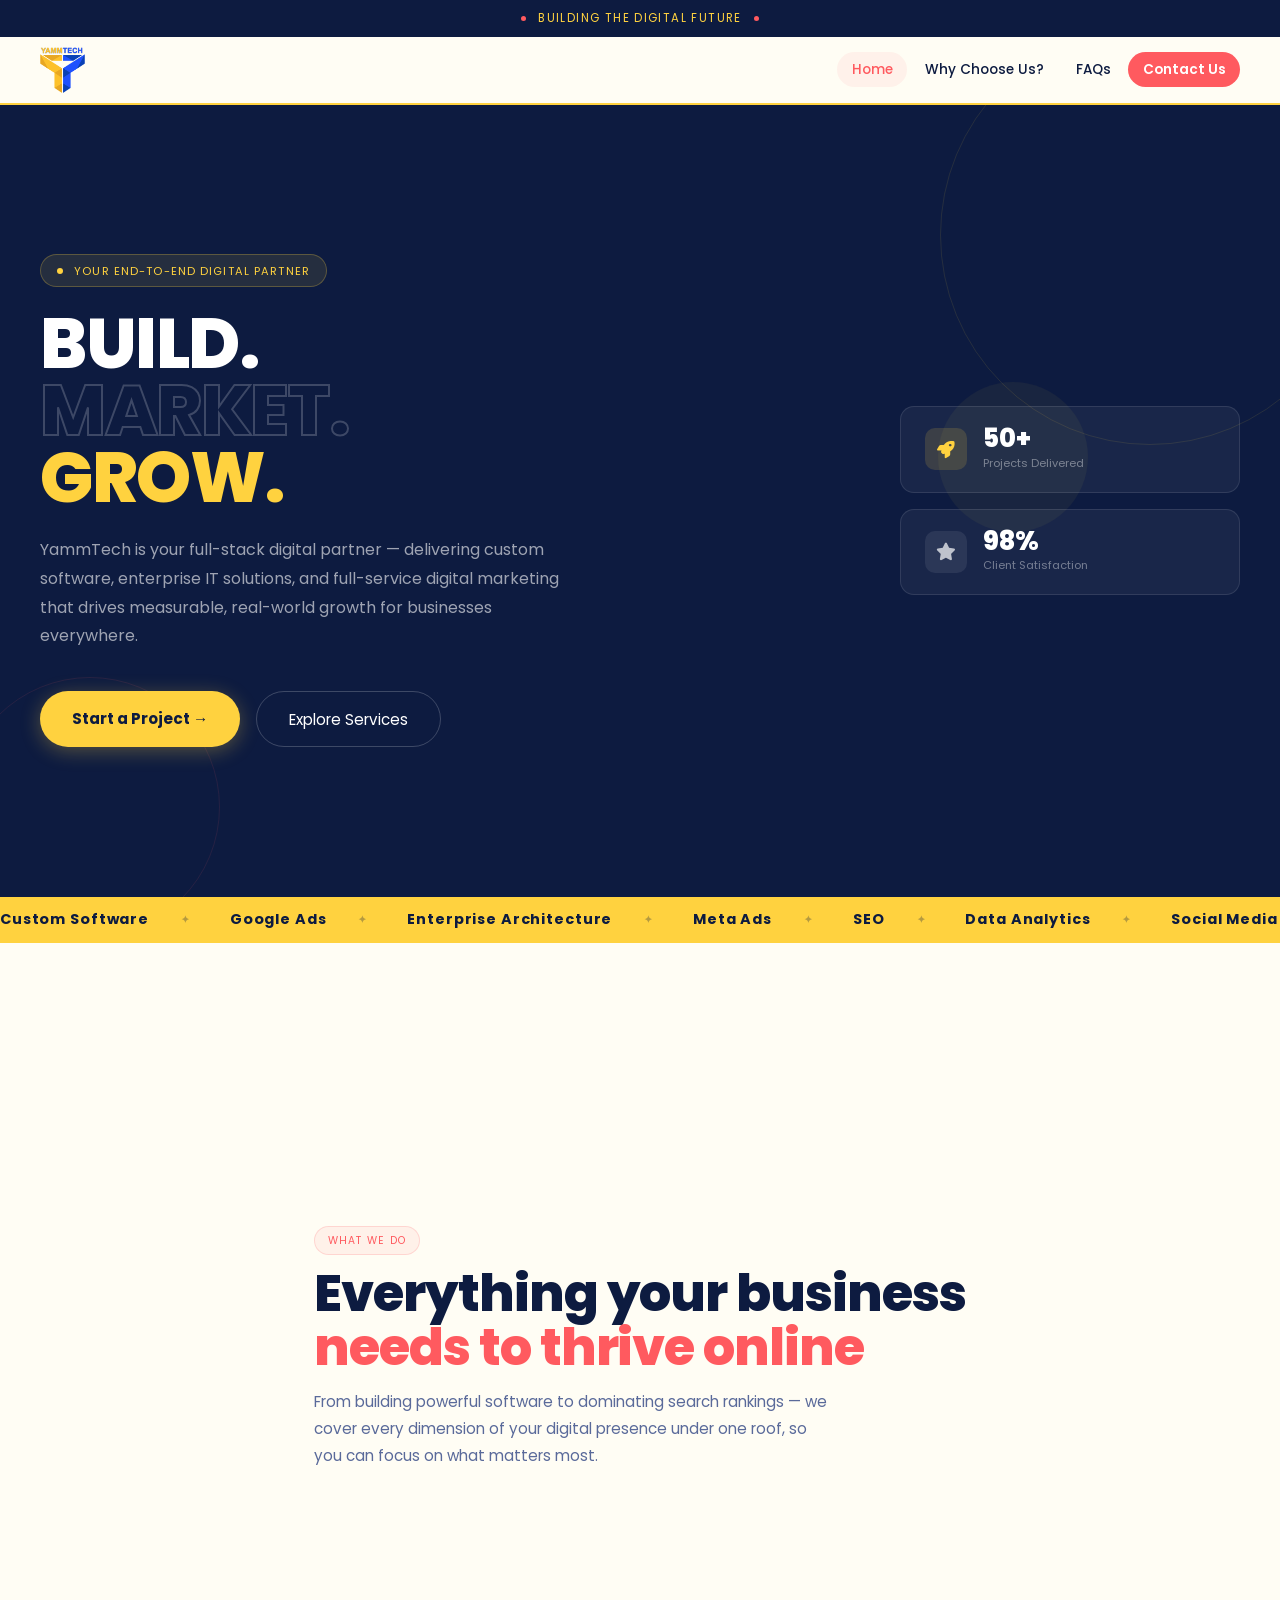
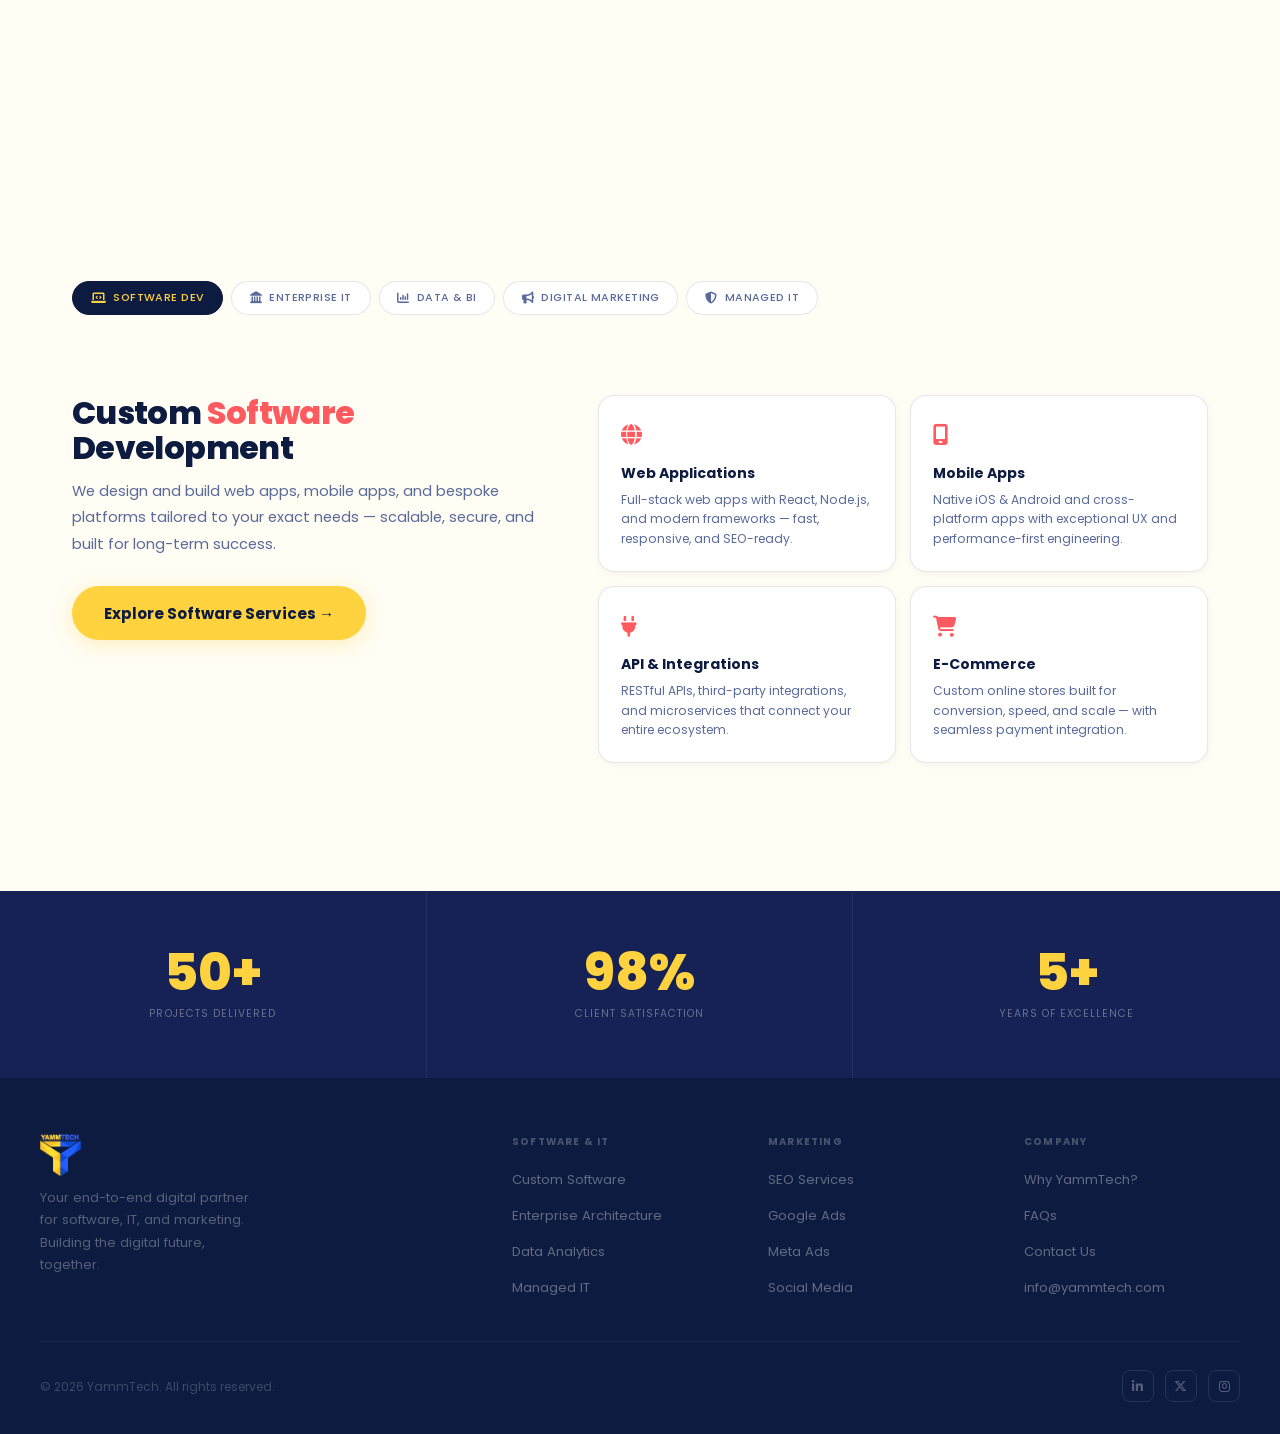
==== index.html @ b91b04e2 "version one" ====
<!DOCTYPE html>
<html lang="en">
<head>
<meta charset="UTF-8"/>
<meta name="viewport" content="width=device-width,initial-scale=1"/>
<title>YammTech | Custom Software Development & Digital Marketing Agency</title>
<meta name="description" content="YammTech is a premier software development and digital marketing agency. We build custom web apps, mobile apps, and run SEO, Google Ads & Meta Ads campaigns that drive real growth."/>
<meta name="keywords" content="software development agency, digital marketing agency, custom web app development, SEO agency, Google Ads management, Meta Ads agency, enterprise IT solutions, mobile app development"/>
<meta name="robots" content="index, follow"/>
<meta name="author" content="YammTech"/>
<link rel="canonical" href="https://www.yammtech.com/"/>
<meta property="og:type" content="website"/>
<meta property="og:url" content="https://www.yammtech.com/"/>
<meta property="og:title" content="YammTech | Custom Software & Digital Marketing Agency"/>
<meta property="og:description" content="Build, market, and grow with YammTech — your full-stack technology and marketing partner trusted by government agencies and businesses alike."/>
<meta property="og:image" content="https://www.yammtech.com/og-image.jpg"/>
<meta name="twitter:card" content="summary_large_image"/>
<meta name="twitter:title" content="YammTech | Software & Digital Marketing Agency"/>
<meta name="twitter:description" content="Custom software, enterprise IT, and full-service digital marketing. A trusted tech agency delivering real results."/>
<script type="application/ld+json">{
  "@context":"https://schema.org",
  "@type":"ProfessionalService",
  "name":"YammTech",
  "url":"https://www.yammtech.com",
  "description":"Custom software development and digital marketing agency trusted by government agencies and businesses.",
  "serviceArea":{"@type":"Country","name":"United States"},
  "hasOfferCatalog":{
    "@type":"OfferCatalog",
    "name":"YammTech Services",
    "itemListElement":[
      {"@type":"Offer","itemOffered":{"@type":"Service","name":"Custom Software Development"}},
      {"@type":"Offer","itemOffered":{"@type":"Service","name":"Digital Marketing & SEO"}},
      {"@type":"Offer","itemOffered":{"@type":"Service","name":"Enterprise IT Architecture"}},
      {"@type":"Offer","itemOffered":{"@type":"Service","name":"Managed IT Services"}}
    ]
  }
}</script>
<link rel="preconnect" href="https://fonts.googleapis.com"/>
<link rel="preconnect" href="https://fonts.gstatic.com" crossorigin/>
<link href="https://fonts.googleapis.com/css2?family=Poppins:wght@300;400;500;600;700;800&display=swap" rel="stylesheet"/>
<link rel="stylesheet" href="https://cdnjs.cloudflare.com/ajax/libs/font-awesome/6.5.2/css/all.min.css"/>
<link rel="icon" type="image/png" href="logo.png"/>
<style>
*,*::before,*::after{box-sizing:border-box;margin:0;padding:0}
:root{
  --yellow:#FFD23F;
  --navy:#0d1b40;
  --navy2:#162255;
  --coral:#FF5A5F;
  --white:#fffdf4;
  --cream:#f5f2e4;
  --muted:#5a6a9a;
  --border:rgba(13,27,64,0.1);
  --radius:16px;
  --font-head:'Poppins',sans-serif;
  --font-body:'Poppins',sans-serif;
  --font-mono:'Poppins',sans-serif;
}
html{scroll-behavior:smooth}
body{background:var(--white);color:var(--navy);font-family:var(--font-body);line-height:1.65;overflow-x:hidden}

/* ── TOP BANNER ── */
.top-banner{background:var(--navy);color:var(--yellow);text-align:center;padding:0.55rem 1rem;font-family:var(--font-mono);font-size:0.72rem;letter-spacing:0.12em;text-transform:uppercase;display:flex;align-items:center;justify-content:center;gap:0.8rem;position:relative;z-index:1001}
.banner-dot{width:5px;height:5px;border-radius:50%;background:var(--coral);display:inline-block;animation:blink 1.4s infinite}

/* ── NAV ── */
nav{position:sticky;top:0;width:100%;z-index:1000;background:rgba(255,253,244,0.95);backdrop-filter:blur(20px);border-bottom:2px solid var(--yellow)}
.nav-inner{display:flex;justify-content:space-between;align-items:center;padding:0 2.5rem;height:66px;max-width:1280px;margin:0 auto}
.logo{text-decoration:none;display:flex;align-items:center;flex-shrink:0}
.logo-img{height:46px;width:auto;display:block;object-fit:contain}
.logo-img-footer{height:42px;filter:brightness(1.15)}
.nav-links{display:flex;align-items:center;gap:0.2rem;list-style:none}
.nav-links a{color:var(--navy);text-decoration:none;font-size:0.85rem;font-weight:500;padding:0.5rem 0.9rem;border-radius:100px;transition:all 0.2s;white-space:nowrap}
.nav-links a:hover,.nav-links a.active{color:var(--coral);background:rgba(255,90,95,0.07)}
.nav-cta{background:var(--coral)!important;color:#fff!important;font-weight:600!important}
.nav-cta:hover{background:var(--navy)!important;color:var(--yellow)!important}
.hamburger{display:none;flex-direction:column;gap:5px;cursor:pointer;padding:6px;background:none;border:none;z-index:1100}
.hamburger span{width:24px;height:2px;background:var(--navy);border-radius:2px;transition:all 0.3s;display:block}
.hamburger.open span:nth-child(1){transform:translateY(7px) rotate(45deg)}
.hamburger.open span:nth-child(2){opacity:0}
.hamburger.open span:nth-child(3){transform:translateY(-7px) rotate(-45deg)}
.mobile-menu{display:none;position:fixed;inset:0;background:var(--navy);z-index:1050;flex-direction:column;align-items:center;justify-content:center;gap:2rem;opacity:0;transition:opacity 0.3s}
.mobile-menu.open{display:flex;opacity:1}
.mobile-menu a{font-family:var(--font-head);font-size:2rem;font-weight:800;color:#fff;text-decoration:none;letter-spacing:0.04em;transition:color 0.2s}
.mobile-menu a:hover{color:var(--yellow)}
.mobile-menu .m-cta{background:var(--yellow);color:var(--navy)!important;padding:0.9rem 2.5rem;border-radius:100px;font-size:1.2rem!important}
.mob-close{position:absolute;top:1.5rem;right:1.5rem;background:rgba(255,255,255,0.1);border:1.5px solid rgba(255,255,255,0.2);border-radius:50%;width:44px;height:44px;display:flex;align-items:center;justify-content:center;color:#fff;font-size:1.2rem;cursor:pointer;transition:background 0.2s;z-index:1060}
.mob-close:hover{background:rgba(255,255,255,0.2)}

/* ── PAGES ── */
.page{display:none}
.page.active{display:block}
.container{max-width:1200px;margin:0 auto;padding:0 2rem}

/* ── HERO ── */
.hero{background:var(--navy);min-height:88vh;display:flex;align-items:center;padding:6rem 2rem;position:relative;overflow:hidden}
.hero-container{max-width:1200px;margin:0 auto;width:100%;display:grid;grid-template-columns:1fr 340px;gap:4rem;align-items:center}
.deco{position:absolute;pointer-events:none;z-index:0;border-radius:50%}
.deco1{width:420px;height:420px;border:1.5px solid rgba(255,210,63,0.1);top:-80px;right:-80px}
.deco2{width:260px;height:260px;border:1.5px solid rgba(255,90,95,0.1);bottom:-40px;left:-40px}
.deco3{width:150px;height:150px;background:rgba(255,210,63,0.05);top:35%;right:15%}
.hero-content{position:relative;z-index:1}
.hero-eyebrow{display:inline-flex;align-items:center;gap:0.7rem;font-family:var(--font-mono);font-size:0.7rem;color:var(--yellow);letter-spacing:0.1em;text-transform:uppercase;margin-bottom:1.5rem;background:rgba(255,210,63,0.1);border:1px solid rgba(255,210,63,0.25);padding:0.4rem 1rem;border-radius:100px;width:fit-content}
.blink-dot{width:6px;height:6px;border-radius:50%;background:var(--yellow);animation:blink 1.2s infinite;flex-shrink:0}
@keyframes blink{0%,100%{opacity:1}50%{opacity:0}}
.hero h1{font-family:var(--font-head);font-weight:800;font-size:clamp(3rem,5.5vw,6rem);line-height:0.95;letter-spacing:-0.02em;color:#fff;margin-bottom:1.5rem}
.hero h1 .yellow{color:var(--yellow)}
.hero h1 .stroke{-webkit-text-stroke:2px rgba(255,255,255,0.2);color:transparent}
.hero-sub{font-size:1rem;color:rgba(255,255,255,0.6);line-height:1.8;margin-bottom:2.5rem;max-width:520px}
.hero-actions{display:flex;gap:1rem;flex-wrap:wrap}
.btn-yellow{background:var(--yellow);color:var(--navy);padding:0.9rem 2rem;border-radius:100px;font-weight:700;font-size:0.95rem;text-decoration:none;transition:transform 0.25s,box-shadow 0.25s;box-shadow:0 4px 20px rgba(255,210,63,0.3);display:inline-block;border:none;cursor:pointer;font-family:var(--font-body)}
.btn-yellow:hover{transform:translateY(-3px);box-shadow:0 12px 36px rgba(255,210,63,0.45)}
.btn-outline-w{background:transparent;color:#fff;padding:0.9rem 2rem;border-radius:100px;border:1.5px solid rgba(255,255,255,0.2);font-size:0.95rem;text-decoration:none;transition:all 0.2s;display:inline-block}
.btn-outline-w:hover{border-color:var(--yellow);color:var(--yellow)}
.hero-stats{display:flex;flex-direction:column;gap:1rem;position:relative;z-index:1}
.hstat{background:rgba(255,255,255,0.05);border:1px solid rgba(255,255,255,0.1);border-radius:14px;padding:1.2rem 1.5rem;display:flex;align-items:center;gap:1rem;transition:all 0.3s}
.hstat:hover{background:rgba(255,210,63,0.08);border-color:rgba(255,210,63,0.3)}
.hstat-icon{width:42px;height:42px;border-radius:10px;display:flex;align-items:center;justify-content:center;font-size:1.1rem;flex-shrink:0}
.hstat-icon.y{background:rgba(255,210,63,0.15)}
.hstat-icon.y i{color:var(--yellow)}
.hstat-icon.c{background:rgba(255,90,95,0.15)}
.hstat-icon.c i{color:var(--coral)}
.hstat-icon.w{background:rgba(255,255,255,0.08)}
.hstat-icon.w i{color:rgba(255,255,255,0.7)}
.hstat-num{font-family:var(--font-head);font-size:1.6rem;font-weight:800;color:#fff;line-height:1}
.hstat-label{font-size:0.7rem;color:rgba(255,255,255,0.4);margin-top:2px}

/* ── MARQUEE ── */
.marquee-wrap{background:var(--yellow);padding:0.7rem 0;overflow:hidden}
.marquee-track{display:flex;gap:2.5rem;animation:marquee 22s linear infinite;width:max-content}
.marquee-item{font-family:var(--font-head);font-size:0.9rem;font-weight:700;color:var(--navy);letter-spacing:0.06em;white-space:nowrap;display:flex;align-items:center;gap:2rem}
.marquee-item::after{content:'✦';opacity:0.3;font-size:0.65rem}
@keyframes marquee{from{transform:translateX(0)}to{transform:translateX(-50%)}}

/* ── SECTION COMMONS ── */
.section-tag{display:inline-flex;align-items:center;gap:0.5rem;font-family:var(--font-mono);font-size:0.65rem;color:var(--coral);letter-spacing:0.12em;text-transform:uppercase;margin-bottom:0.8rem;background:rgba(255,90,95,0.07);padding:0.3rem 0.8rem;border-radius:100px;border:1px solid rgba(255,90,95,0.18)}
h2.big{font-family:var(--font-head);font-weight:800;font-size:clamp(2.2rem,4vw,3.6rem);line-height:1.05;letter-spacing:-0.02em;margin-bottom:0.8rem;color:var(--navy)}
h2.big span{color:var(--coral)}
.section-desc{color:var(--muted);max-width:520px;font-size:0.95rem;line-height:1.8;margin-bottom:3rem}

/* ── SERVICES INTRO (full-height) ── */
.services-intro{min-height:90vh;display:flex;align-items:center;background:var(--white);padding:6rem 2rem}
.services-intro-inner{max-width:1200px;margin:0 auto;width:100%}
.services-intro .section-desc{margin-bottom:0}

/* ── SERVICE TABS SECTION ── */
.service-tabs-section{padding:8rem 2rem;background:var(--white)}
.pillars{display:flex;gap:0.5rem;margin-bottom:2.5rem;flex-wrap:wrap}
.pillar-tab{font-family:var(--font-mono);font-size:0.68rem;letter-spacing:0.04em;text-transform:uppercase;padding:0.5rem 1.1rem;border-radius:100px;border:1.5px solid var(--border);color:var(--muted);cursor:pointer;background:#fff;transition:all 0.25s;font-weight:500;display:inline-flex;align-items:center;gap:0.45rem}
.pillar-tab i{font-size:0.75rem}
.pillar-tab.active,.pillar-tab:hover{background:var(--navy);color:var(--yellow);border-color:var(--navy)}
.pillar-content{display:none}
.pillar-content.active{display:grid;grid-template-columns:1fr 1.3fr;gap:3.5rem;align-items:start;padding-top:2.5rem}
.pillar-intro h3{font-family:var(--font-head);font-size:clamp(1.5rem,2.5vw,2.1rem);font-weight:800;letter-spacing:-0.02em;line-height:1.1;margin-bottom:0.8rem;color:var(--navy)}
.pillar-intro h3 span{color:var(--coral)}
.pillar-intro p{color:var(--muted);font-size:0.92rem;line-height:1.8;margin-bottom:1.8rem}
.sub-cards{display:grid;grid-template-columns:1fr 1fr;gap:0.9rem}
.sub-card{background:#fff;border:1.5px solid var(--border);border-radius:var(--radius);padding:1.4rem;transition:all 0.3s;box-shadow:0 2px 8px rgba(0,0,0,0.04)}
.sub-card:hover{border-color:var(--coral);transform:translateY(-3px);box-shadow:0 10px 28px rgba(255,90,95,0.1)}
.sc-icon{font-size:1.3rem;margin-bottom:0.6rem;display:block;color:var(--coral)}
.sc-title{font-family:var(--font-head);font-weight:700;font-size:0.88rem;margin-bottom:0.3rem;color:var(--navy)}
.sc-desc{font-size:0.76rem;color:var(--muted);line-height:1.6}

/* ── STATS ── */
.stats-strip{background:var(--navy2);display:grid;grid-template-columns:repeat(3,1fr)}
.sstat{padding:3.5rem 1.5rem;text-align:center;border-right:1px solid rgba(255,255,255,0.06);transition:background 0.3s}
.sstat:last-child{border-right:none}
.sstat:hover{background:rgba(255,210,63,0.07)}
.sstat-n{font-family:var(--font-head);font-size:3.2rem;font-weight:800;color:var(--yellow);line-height:1;display:block}
.sstat-l{font-family:var(--font-mono);font-size:0.65rem;color:rgba(255,255,255,0.35);text-transform:uppercase;letter-spacing:0.1em;margin-top:0.4rem;display:block}

/* ── TRUSTED ── */
.trusted{padding:5rem 2rem;background:var(--cream);text-align:center}
.trusted-label{font-family:var(--font-mono);font-size:0.65rem;color:var(--muted);letter-spacing:0.15em;text-transform:uppercase;margin-bottom:2rem;display:block}
.trusted-logos{display:flex;justify-content:center;flex-wrap:wrap;gap:2rem 3rem}
.tlogo{font-family:var(--font-head);font-size:0.9rem;font-weight:700;color:rgba(13,27,64,0.22);letter-spacing:0.04em;text-transform:uppercase;transition:color 0.3s}
.tlogo:hover{color:var(--coral)}

/* ── PAGE HERO ── */
.page-hero{background:var(--navy);padding:9rem 2rem 5.5rem;position:relative;overflow:hidden}
.page-hero .deco{position:absolute}
.page-hero h1{font-family:var(--font-head);font-weight:800;font-size:clamp(2.5rem,5vw,5rem);letter-spacing:-0.02em;line-height:0.95;color:#fff;margin-bottom:1.2rem}
.page-hero h1 span{color:var(--yellow)}
.page-hero p{max-width:560px;color:rgba(255,255,255,0.6);font-size:1rem;line-height:1.8}
.page-hero .section-tag{color:var(--yellow);background:rgba(255,210,63,0.1);border-color:rgba(255,210,63,0.25);margin-bottom:1rem}

/* ── SERVICES DEEP ── */
.services-deep{padding:6rem 2rem;background:var(--white)}
.service-block{margin-bottom:5rem}
.service-block:last-child{margin-bottom:0}
.sdivider{display:flex;align-items:center;gap:1.2rem;margin-bottom:2.5rem;padding-bottom:1.5rem;border-bottom:2px solid var(--border)}
.sdivider-num{font-family:var(--font-head);font-size:3.5rem;font-weight:800;color:rgba(255,210,63,0.2);line-height:1;flex-shrink:0}
.sdivider-info h3{font-family:var(--font-head);font-size:clamp(1.3rem,2.5vw,1.8rem);font-weight:800;letter-spacing:-0.01em;color:var(--navy)}
.sdivider-info h3 span{color:var(--coral)}
.sdivider-info p{color:var(--muted);font-size:0.85rem;margin-top:0.3rem}
.sblock-grid{display:grid;grid-template-columns:repeat(auto-fit,minmax(220px,1fr));gap:1rem}
.sblock-card{background:#fff;border:1.5px solid var(--border);border-radius:var(--radius);padding:1.6rem;transition:all 0.3s;box-shadow:0 2px 8px rgba(0,0,0,0.04);position:relative;overflow:hidden}
.sblock-card::before{content:'';position:absolute;top:0;left:0;right:0;height:3px;background:linear-gradient(90deg,var(--yellow),var(--coral));transform:scaleX(0);transform-origin:left;transition:transform 0.4s}
.sblock-card:hover{border-color:rgba(255,90,95,0.2);transform:translateY(-4px);box-shadow:0 14px 36px rgba(255,90,95,0.1)}
.sblock-card:hover::before{transform:scaleX(1)}
.sblock-icon{width:44px;height:44px;border-radius:12px;background:linear-gradient(135deg,rgba(255,210,63,0.15),rgba(255,90,95,0.08));display:flex;align-items:center;justify-content:center;font-size:1.1rem;margin-bottom:1rem;color:var(--coral)}
.sblock-card h4{font-family:var(--font-head);font-weight:700;font-size:0.95rem;margin-bottom:0.4rem;color:var(--navy)}
.sblock-card p{font-size:0.8rem;color:var(--muted);line-height:1.7}
.sblock-tags{display:flex;flex-wrap:wrap;gap:0.4rem;margin-top:0.8rem}
.stag{font-family:var(--font-mono);font-size:0.6rem;background:rgba(13,27,64,0.05);border:1px solid rgba(13,27,64,0.1);color:var(--navy2);padding:0.2rem 0.6rem;border-radius:100px;letter-spacing:0.04em}

/* ── WHY REASONS ── */
.why-reasons{padding:6rem 2rem;background:var(--cream)}
.reasons-grid{display:grid;grid-template-columns:1fr 1fr;gap:1.2rem;margin-top:2.5rem}
.reason{background:#fff;border:1.5px solid var(--border);border-radius:18px;padding:2.5rem;transition:all 0.3s;box-shadow:0 2px 8px rgba(0,0,0,0.04)}
.reason:hover{border-color:var(--yellow);box-shadow:0 12px 36px rgba(255,210,63,0.18);transform:translateY(-4px)}
.reason-num{font-family:var(--font-head);font-size:2.2rem;font-weight:800;color:rgba(255,210,63,0.35);line-height:1;margin-bottom:0.8rem}
.reason h3{font-family:var(--font-head);font-size:1.2rem;font-weight:800;letter-spacing:-0.01em;margin-bottom:0.6rem;color:var(--navy)}
.reason h3 span{color:var(--coral)}
.reason p{font-size:0.85rem;color:var(--muted);line-height:1.75}

/* ── FAQ ── */
.faq-wrap{padding:6rem 2rem;background:var(--white)}
.faq-inner{max-width:800px;margin:0 auto}
.faq-group-label{font-family:var(--font-mono);font-size:0.65rem;color:var(--coral);letter-spacing:0.14em;text-transform:uppercase;margin:2.5rem 0 1rem;display:block;padding-bottom:0.5rem;border-bottom:1px solid var(--border)}
.faq-item{border-bottom:1px solid var(--border)}
.faq-q{width:100%;background:none;border:none;color:var(--navy);display:flex;justify-content:space-between;align-items:center;padding:1.4rem 0;cursor:pointer;text-align:left;font-family:var(--font-body);font-size:0.95rem;font-weight:500;transition:color 0.2s;gap:1rem}
.faq-q:hover{color:var(--coral)}
.faq-icon{width:28px;height:28px;border-radius:50%;border:1.5px solid rgba(13,27,64,0.15);display:flex;align-items:center;justify-content:center;flex-shrink:0;font-size:0.75rem;color:var(--muted);transition:all 0.3s}
.faq-item.open .faq-icon{background:var(--coral);border-color:var(--coral);color:#fff;transform:rotate(45deg)}
.faq-a{max-height:0;overflow:hidden;transition:max-height 0.4s ease}
.faq-a-inner{padding:0 0 1.4rem;font-size:0.88rem;color:var(--muted);line-height:1.8}
.faq-item.open .faq-a{max-height:400px}

/* ── CONTACT ── */
.contact-section{padding:6rem 2rem;background:var(--white)}
.contact-wrap{display:grid;grid-template-columns:1fr 1.2fr;gap:4rem;max-width:1200px;margin:0 auto;align-items:start}
.contact-info h3{font-family:var(--font-head);font-size:clamp(1.5rem,2.5vw,1.9rem);font-weight:800;letter-spacing:-0.01em;margin-bottom:0.8rem;color:var(--navy)}
.contact-info h3 span{color:var(--coral)}
.contact-info p{color:var(--muted);font-size:0.9rem;line-height:1.8;margin-bottom:2rem}
.contact-detail{display:flex;align-items:flex-start;gap:0.9rem;margin-bottom:1.2rem}
.cd-icon{width:42px;height:42px;border-radius:11px;flex-shrink:0;background:rgba(255,210,63,0.15);border:1px solid rgba(255,210,63,0.3);display:flex;align-items:center;justify-content:center;font-size:1rem;color:var(--navy)}
.cd-label{font-family:var(--font-mono);font-size:0.62rem;color:var(--coral);letter-spacing:0.1em;text-transform:uppercase;margin-bottom:0.15rem}
.cd-val{font-size:0.88rem;color:var(--navy)}
.contact-form{background:#fff;border:1.5px solid var(--border);border-radius:20px;padding:2.5rem;box-shadow:0 8px 40px rgba(0,0,0,0.06)}
.form-row{display:grid;grid-template-columns:1fr 1fr;gap:1rem}
.form-group{display:flex;flex-direction:column;gap:0.4rem;margin-bottom:1rem}
.form-group label{font-family:var(--font-mono);font-size:0.64rem;color:var(--navy);letter-spacing:0.1em;text-transform:uppercase;opacity:0.6}
.form-group input,.form-group select,.form-group textarea{background:var(--cream);border:1.5px solid var(--border);border-radius:10px;padding:0.8rem 1rem;color:var(--navy);font-family:var(--font-body);font-size:0.88rem;outline:none;transition:border-color 0.2s,box-shadow 0.2s;width:100%}
.form-group input:focus,.form-group select:focus,.form-group textarea:focus{border-color:var(--coral);box-shadow:0 0 0 3px rgba(255,90,95,0.08);background:#fff}
.form-group select option{background:#fff;color:var(--navy)}
.form-group textarea{resize:vertical;min-height:110px}
.form-submit{width:100%;background:var(--navy);color:var(--yellow);border:none;border-radius:100px;padding:1rem;font-family:var(--font-body);font-size:0.95rem;font-weight:700;cursor:pointer;transition:all 0.2s;margin-top:0.4rem}
.form-submit:hover{background:var(--coral);color:#fff;transform:translateY(-2px);box-shadow:0 10px 30px rgba(255,90,95,0.3)}
.form-success{display:none;text-align:center;padding:2.5rem 1.5rem}
.form-success .check{font-size:2.5rem;margin-bottom:0.8rem;color:var(--coral)}
.form-success h4{font-family:var(--font-head);font-size:1.6rem;color:var(--coral);margin-bottom:0.4rem}
.form-success p{color:var(--muted);font-size:0.88rem}

/* ── FOOTER ── */
footer{background:var(--navy);padding:3.5rem 2rem 2rem}
.footer-inner{max-width:1200px;margin:0 auto}
.footer-top{display:grid;grid-template-columns:2fr 1fr 1fr 1fr;gap:2.5rem;padding-bottom:2.5rem;border-bottom:1px solid rgba(255,255,255,0.06)}
.footer-brand-desc{color:rgba(255,255,255,0.3);font-size:0.82rem;max-width:210px;margin-top:0.7rem;line-height:1.7}
.footer-col h5{font-family:var(--font-mono);font-size:0.62rem;color:rgba(255,255,255,0.25);text-transform:uppercase;letter-spacing:0.12em;margin-bottom:1rem}
.footer-col ul{list-style:none;display:flex;flex-direction:column;gap:0.6rem}
.footer-col a{color:rgba(255,255,255,0.35);text-decoration:none;font-size:0.82rem;transition:color 0.2s}
.footer-col a:hover{color:var(--yellow)}
.footer-bottom{display:flex;justify-content:space-between;align-items:center;padding-top:1.8rem;font-size:0.75rem;color:rgba(255,255,255,0.2)}
.footer-social{display:flex;gap:0.7rem}
.fsoc{width:32px;height:32px;border-radius:8px;border:1px solid rgba(255,255,255,0.1);display:flex;align-items:center;justify-content:center;font-size:0.8rem;transition:all 0.2s;text-decoration:none;color:rgba(255,255,255,0.3)}
.fsoc:hover{border-color:var(--yellow);color:var(--yellow)}

/* ── REVEAL ── */
.reveal{opacity:0;transform:translateY(24px);transition:opacity 0.6s ease,transform 0.6s ease}
.reveal.vis{opacity:1;transform:translateY(0)}

/* ── RESPONSIVE — TABLET ── */
@media(max-width:1024px){
  .hero-container{grid-template-columns:1fr 280px;gap:2.5rem}
.sblock-grid{grid-template-columns:repeat(auto-fit,minmax(200px,1fr))}
  .footer-top{grid-template-columns:1fr 1fr 1fr;gap:2rem}
  .footer-top>div:first-child{grid-column:1/-1}
}

/* ── RESPONSIVE — MOBILE ── */
@media(max-width:900px){
  .nav-links{display:none}
  .hamburger{display:flex}
  .hero-container{grid-template-columns:1fr}
  .hero{padding:5rem 1.5rem 4rem;min-height:auto}
  .hero-stats{flex-direction:row;flex-wrap:wrap;gap:0.8rem}
  .hstat{flex:1;min-width:140px}
  .pillar-content.active{grid-template-columns:1fr}
  .sub-cards{grid-template-columns:1fr 1fr}
  .stats-strip{grid-template-columns:repeat(2,1fr)}
  .sstat{border-right:none;border-bottom:1px solid rgba(255,255,255,0.06)}
  .reasons-grid{grid-template-columns:1fr}
  .contact-wrap{grid-template-columns:1fr}
  .form-row{grid-template-columns:1fr}
  .footer-top{grid-template-columns:1fr 1fr;gap:2rem}
  .footer-top>div:first-child{grid-column:auto}
  .footer-bottom{flex-direction:column;gap:0.8rem;text-align:center}
  .services-intro{min-height:auto;padding:5rem 1.5rem}
  .service-tabs-section,.services-deep,.why-reasons,.trusted,.faq-wrap,.contact-section{padding:4.5rem 1.5rem}
  .page-hero{padding:7rem 1.5rem 4rem}
  .nav-inner{padding:0 1.5rem}
}
@media(max-width:560px){
  .hero h1{font-size:2.8rem}
  .hero-stats{flex-direction:column}
  .hstat{min-width:auto}
  .footer-top{grid-template-columns:1fr}
  .pillars{gap:0.4rem}
  .pillar-tab{font-size:0.62rem;padding:0.45rem 0.9rem}
  .top-banner{font-size:0.62rem;letter-spacing:0.08em}
  .stats-strip{grid-template-columns:1fr 1fr}
  h2.big{font-size:1.75rem}
  .sdivider-num{font-size:2.5rem}
  .sub-cards{grid-template-columns:1fr}
}
</style>
</head>
<body>

<!-- ── BANNER ── -->
<div class="top-banner" role="banner" aria-label="Site announcement">
  <span class="banner-dot"></span>
  <span>Building the Digital Future</span>
  <span class="banner-dot"></span>
</div>

<!-- ── NAV ── -->
<nav role="navigation" aria-label="Main navigation">
  <div class="nav-inner">
    <a class="logo nav-logo" href="javascript:void(0)" onclick="showPage('home')" aria-label="YammTech Home">
      <img src="logo.png" alt="YammTech" class="logo-img logo-img-nav"/>
    </a>
    <ul class="nav-links" role="menubar">
      <li><a href="javascript:void(0)" onclick="showPage('home')" id="nav-home" class="active">Home</a></li>
      <li><a href="javascript:void(0)" onclick="showPage('why')" id="nav-why">Why Choose Us?</a></li>
      <li><a href="javascript:void(0)" onclick="showPage('faq')" id="nav-faq">FAQs</a></li>
      <li><a href="javascript:void(0)" onclick="showPage('contact')" id="nav-contact" class="nav-cta">Contact Us</a></li>
    </ul>
    <button class="hamburger" id="hamburger" aria-label="Toggle mobile menu" aria-expanded="false">
      <span></span><span></span><span></span>
    </button>
  </div>
</nav>

<!-- Mobile Menu -->
<div class="mobile-menu" id="mobileMenu" role="dialog" aria-label="Mobile navigation">
  <button class="mob-close" onclick="closeMobile()" aria-label="Close menu"><i class="fa-solid fa-xmark"></i></button>
  <a href="javascript:void(0)" onclick="closeMobile();showPage('home')">Home</a>
  <a href="javascript:void(0)" onclick="closeMobile();showPage('why')">Why Choose Us?</a>
  <a href="javascript:void(0)" onclick="closeMobile();showPage('faq')">FAQs</a>
  <a href="javascript:void(0)" onclick="closeMobile();showPage('contact')" class="m-cta">Contact Us</a>
</div>


<!-- ══════════════════════
     PAGE 1 — HOME
══════════════════════ -->
<div class="page active" id="page-home">
  <main>
    <section class="hero" aria-labelledby="hero-heading">
      <div class="deco deco1"></div><div class="deco deco2"></div><div class="deco deco3"></div>
      <div class="hero-container">
        <div class="hero-content">
          <div class="hero-eyebrow"><span class="blink-dot"></span>Your End-to-End Digital Partner</div>
          <h1 id="hero-heading">BUILD.<br/><span class="stroke">MARKET.</span><br/><span class="yellow">GROW.</span></h1>
          <p class="hero-sub">YammTech is your full-stack digital partner — delivering custom software, enterprise IT solutions, and full-service digital marketing that drives measurable, real-world growth for businesses everywhere.</p>
          <div class="hero-actions">
            <a href="javascript:void(0)" class="btn-yellow" onclick="showPage('contact')">Start a Project &rarr;</a>
            <a href="javascript:void(0)" class="btn-outline-w" onclick="showPage('why')">Explore Services</a>
          </div>
        </div>
        <aside class="hero-stats" aria-label="Key statistics">
          <div class="hstat"><div class="hstat-icon y"><i class="fa-solid fa-rocket"></i></div><div><div class="hstat-num">50+</div><div class="hstat-label">Projects Delivered</div></div></div>
          <div class="hstat"><div class="hstat-icon w"><i class="fa-solid fa-star"></i></div><div><div class="hstat-num">98%</div><div class="hstat-label">Client Satisfaction</div></div></div>
        </aside>
      </div>
    </section>

    <div class="marquee-wrap" aria-hidden="true">
      <div class="marquee-track">
        <span class="marquee-item">Custom Software</span><span class="marquee-item">Google Ads</span><span class="marquee-item">Enterprise Architecture</span><span class="marquee-item">Meta Ads</span><span class="marquee-item">SEO</span><span class="marquee-item">Data Analytics</span><span class="marquee-item">Social Media Marketing</span><span class="marquee-item">Managed IT</span><span class="marquee-item">Email Marketing</span><span class="marquee-item">Custom Software</span><span class="marquee-item">Google Ads</span><span class="marquee-item">Enterprise Architecture</span><span class="marquee-item">Meta Ads</span><span class="marquee-item">SEO</span><span class="marquee-item">Data Analytics</span><span class="marquee-item">Social Media Marketing</span><span class="marquee-item">Managed IT</span><span class="marquee-item">Email Marketing</span>
      </div>
    </div>

    <!-- ── SECTION: INTRO ── -->
    <section class="services-intro" aria-labelledby="services-heading">
      <div class="container">
        <div class="services-intro-inner">
          <div class="section-tag reveal">What We Do</div>
          <h2 class="big reveal" id="services-heading">Everything your business<br/><span>needs to thrive online</span></h2>
          <p class="section-desc reveal">From building powerful software to dominating search rankings — we cover every dimension of your digital presence under one roof, so you can focus on what matters most.</p>
        </div>
      </div>
    </section>

    <!-- ── SECTION: SERVICE TABS ── -->
    <section class="service-tabs-section">
      <div class="container">
        <div class="pillars reveal" role="tablist">
          <button class="pillar-tab active" onclick="switchPillar('software',this)" role="tab" aria-selected="true"><i class="fa-solid fa-laptop-code"></i> Software Dev</button>
          <button class="pillar-tab" onclick="switchPillar('enterprise',this)" role="tab" aria-selected="false"><i class="fa-solid fa-landmark"></i> Enterprise IT</button>
          <button class="pillar-tab" onclick="switchPillar('data',this)" role="tab" aria-selected="false"><i class="fa-solid fa-chart-column"></i> Data &amp; BI</button>
          <button class="pillar-tab" onclick="switchPillar('marketing',this)" role="tab" aria-selected="false"><i class="fa-solid fa-bullhorn"></i> Digital Marketing</button>
          <button class="pillar-tab" onclick="switchPillar('managed',this)" role="tab" aria-selected="false"><i class="fa-solid fa-shield-halved"></i> Managed IT</button>
        </div>
        <div class="pillar-content active" id="pillar-software" role="tabpanel">
          <div class="pillar-intro"><h3>Custom <span>Software</span> Development</h3><p>We design and build web apps, mobile apps, and bespoke platforms tailored to your exact needs — scalable, secure, and built for long-term success.</p><a href="javascript:void(0)" class="btn-yellow" onclick="showPage('why')">Explore Software Services &rarr;</a></div>
          <div class="sub-cards">
            <div class="sub-card"><span class="sc-icon"><i class="fa-solid fa-globe"></i></span><div class="sc-title">Web Applications</div><div class="sc-desc">Full-stack web apps with React, Node.js, and modern frameworks — fast, responsive, and SEO-ready.</div></div>
            <div class="sub-card"><span class="sc-icon"><i class="fa-solid fa-mobile-screen"></i></span><div class="sc-title">Mobile Apps</div><div class="sc-desc">Native iOS & Android and cross-platform apps with exceptional UX and performance-first engineering.</div></div>
            <div class="sub-card"><span class="sc-icon"><i class="fa-solid fa-plug"></i></span><div class="sc-title">API & Integrations</div><div class="sc-desc">RESTful APIs, third-party integrations, and microservices that connect your entire ecosystem.</div></div>
            <div class="sub-card"><span class="sc-icon"><i class="fa-solid fa-cart-shopping"></i></span><div class="sc-title">E-Commerce</div><div class="sc-desc">Custom online stores built for conversion, speed, and scale — with seamless payment integration.</div></div>
          </div>
        </div>
        <div class="pillar-content" id="pillar-enterprise" role="tabpanel">
          <div class="pillar-intro"><h3>Enterprise <span>Architecture</span> &amp; IT</h3><p>We design and implement robust IT infrastructures that meet the strictest compliance, security, and scalability requirements — government-grade reliability for every client.</p><a href="javascript:void(0)" class="btn-yellow" onclick="showPage('why')">Explore IT Services &rarr;</a></div>
          <div class="sub-cards">
            <div class="sub-card"><span class="sc-icon"><i class="fa-solid fa-cloud"></i></span><div class="sc-title">Cloud Architecture</div><div class="sc-desc">AWS, Azure, and GCP design, migration, and optimization for government and enterprise scale.</div></div>
            <div class="sub-card"><span class="sc-icon"><i class="fa-solid fa-lock"></i></span><div class="sc-title">Security & Compliance</div><div class="sc-desc">FISMA/NIST compliance, security audits, and hardened architectures for critical systems.</div></div>
            <div class="sub-card"><span class="sc-icon"><i class="fa-solid fa-helmet-safety"></i></span><div class="sc-title">System Modernization</div><div class="sc-desc">Migrate and modernize legacy systems with zero downtime and complete operational continuity.</div></div>
            <div class="sub-card"><span class="sc-icon"><i class="fa-solid fa-server"></i></span><div class="sc-title">Shared Hosting</div><div class="sc-desc">Multi-tenant government hosting platforms — managed, monitored, and always available.</div></div>
          </div>
        </div>
        <div class="pillar-content" id="pillar-data" role="tabpanel">
          <div class="pillar-intro"><h3>Data Analytics &amp; <span>Business Intelligence</span></h3><p>Turn raw data into strategic decisions. We build BI dashboards, data pipelines, and reporting platforms that give your team the clarity to act fast and win.</p><a href="javascript:void(0)" class="btn-yellow" onclick="showPage('why')">Explore Data Services &rarr;</a></div>
          <div class="sub-cards">
            <div class="sub-card"><span class="sc-icon"><i class="fa-solid fa-chart-column"></i></span><div class="sc-title">BI Dashboards</div><div class="sc-desc">Interactive Power BI, Tableau, or custom dashboards surfacing your most critical KPIs.</div></div>
            <div class="sub-card"><span class="sc-icon"><i class="fa-solid fa-rotate"></i></span><div class="sc-title">Data Pipelines</div><div class="sc-desc">ETL processes and real-time streaming pipelines built for reliability, scale, and speed.</div></div>
            <div class="sub-card"><span class="sc-icon"><i class="fa-solid fa-robot"></i></span><div class="sc-title">AI & Predictive Analytics</div><div class="sc-desc">Machine learning models and forecasting engines that turn data into competitive advantage.</div></div>
            <div class="sub-card"><span class="sc-icon"><i class="fa-solid fa-clipboard-list"></i></span><div class="sc-title">Custom Reporting</div><div class="sc-desc">Automated reports delivered to the right stakeholders, at the right time, every time.</div></div>
          </div>
        </div>
        <div class="pillar-content" id="pillar-marketing" role="tabpanel">
          <div class="pillar-intro"><h3>Full-Service <span>Digital Marketing</span></h3><p>We pair SEO, Google Ads, Meta Ads, and social media with creative strategy to drive qualified leads and measurable revenue growth for your brand.</p><a href="javascript:void(0)" class="btn-yellow" onclick="showPage('why')">Explore Marketing Services &rarr;</a></div>
          <div class="sub-cards">
            <div class="sub-card"><span class="sc-icon"><i class="fa-solid fa-magnifying-glass"></i></span><div class="sc-title">SEO</div><div class="sc-desc">Technical SEO, content strategy, and link building for lasting organic search rankings.</div></div>
            <div class="sub-card"><span class="sc-icon"><i class="fa-solid fa-bullseye"></i></span><div class="sc-title">Google Ads</div><div class="sc-desc">Search, Shopping, Display & YouTube campaigns managed for maximum ROAS.</div></div>
            <div class="sub-card"><span class="sc-icon"><i class="fa-brands fa-meta"></i></span><div class="sc-title">Meta Ads</div><div class="sc-desc">Facebook & Instagram campaigns with precise audience targeting that converts.</div></div>
            <div class="sub-card"><span class="sc-icon"><i class="fa-solid fa-share-nodes"></i></span><div class="sc-title">Social Media</div><div class="sc-desc">Content strategy, community management, and organic growth across all platforms.</div></div>
          </div>
        </div>
        <div class="pillar-content" id="pillar-managed" role="tabpanel">
          <div class="pillar-intro"><h3>Managed <span>IT Services</span></h3><p>Free your team to focus on the business while we proactively handle your entire IT infrastructure — monitoring, support, backups, and cybersecurity, 24/7.</p><a href="javascript:void(0)" class="btn-yellow" onclick="showPage('why')">Explore Managed IT &rarr;</a></div>
          <div class="sub-cards">
            <div class="sub-card"><span class="sc-icon"><i class="fa-solid fa-satellite-dish"></i></span><div class="sc-title">Infrastructure Management</div><div class="sc-desc">24/7 monitoring, patching, and optimization of servers, networks, and cloud resources.</div></div>
            <div class="sub-card"><span class="sc-icon"><i class="fa-solid fa-headset"></i></span><div class="sc-title">Helpdesk Support</div><div class="sc-desc">Responsive IT support with clearly defined SLA response times for your whole team.</div></div>
            <div class="sub-card"><span class="sc-icon"><i class="fa-solid fa-floppy-disk"></i></span><div class="sc-title">Backup & Recovery</div><div class="sc-desc">Automated backups and tested disaster recovery plans that guarantee business continuity.</div></div>
            <div class="sub-card"><span class="sc-icon"><i class="fa-solid fa-shield-halved"></i></span><div class="sc-title">Cybersecurity</div><div class="sc-desc">Endpoint protection, vulnerability scanning, and security training year-round.</div></div>
          </div>
        </div>
      </div>
    </section>

    <section class="stats-strip" aria-label="YammTech by the numbers">
      <div class="sstat reveal"><span class="sstat-n">50+</span><span class="sstat-l">Projects Delivered</span></div>
      <div class="sstat reveal"><span class="sstat-n">98%</span><span class="sstat-l">Client Satisfaction</span></div>
      <div class="sstat reveal"><span class="sstat-n">5+</span><span class="sstat-l">Years of Excellence</span></div>
    </section>

  </main>

  <footer role="contentinfo">
    <div class="footer-inner">
      <div class="footer-top">
        <div>
          <a class="logo footer-logo-link" href="javascript:void(0)" onclick="showPage('home')"><img src="logo.png" alt="YammTech" class="logo-img logo-img-footer"/></a>
          <p class="footer-brand-desc">Your end-to-end digital partner for software, IT, and marketing. Building the digital future, together.</p>
        </div>
        <div class="footer-col"><h5>Software &amp; IT</h5><ul><li><a href="javascript:void(0)" onclick="showPage('why')">Custom Software</a></li><li><a href="javascript:void(0)" onclick="showPage('why')">Enterprise Architecture</a></li><li><a href="javascript:void(0)" onclick="showPage('why')">Data Analytics</a></li><li><a href="javascript:void(0)" onclick="showPage('why')">Managed IT</a></li></ul></div>
        <div class="footer-col"><h5>Marketing</h5><ul><li><a href="javascript:void(0)" onclick="showPage('why')">SEO Services</a></li><li><a href="javascript:void(0)" onclick="showPage('why')">Google Ads</a></li><li><a href="javascript:void(0)" onclick="showPage('why')">Meta Ads</a></li><li><a href="javascript:void(0)" onclick="showPage('why')">Social Media</a></li></ul></div>
        <div class="footer-col"><h5>Company</h5><ul><li><a href="javascript:void(0)" onclick="showPage('why')">Why YammTech?</a></li><li><a href="javascript:void(0)" onclick="showPage('faq')">FAQs</a></li><li><a href="javascript:void(0)" onclick="showPage('contact')">Contact Us</a></li><li><a href="mailto:info@yammtech.com">info@yammtech.com</a></li></ul></div>
      </div>
      <div class="footer-bottom"><span>&copy; 2026 YammTech. All rights reserved.</span><div class="footer-social"><a class="fsoc" href="javascript:void(0)" aria-label="LinkedIn"><i class="fa-brands fa-linkedin-in"></i></a><a class="fsoc" href="javascript:void(0)" aria-label="X"><i class="fa-brands fa-x-twitter"></i></a><a class="fsoc" href="javascript:void(0)" aria-label="Instagram"><i class="fa-brands fa-instagram"></i></a></div></div>
    </div>
  </footer>
</div>

<!-- ══════════════════════
     PAGE 2 — WHY
══════════════════════ -->
<div class="page" id="page-why">
  <div class="page-hero">
    <div class="deco deco1"></div><div class="deco deco2"></div>
    <div class="container">
      <div class="section-tag">Why Choose YammTech</div>
      <h1>We don't just deliver —<br/><span>we excel.</span></h1>
      <p>Every service we offer is engineered to produce measurable results. Here's everything we do, and why businesses choose us over the competition.</p>
    </div>
  </div>

  <section class="services-deep">
    <div class="container">
      <div class="service-block reveal">
        <div class="sdivider"><div class="sdivider-num">01</div><div class="sdivider-info"><h3>Custom <span>Software</span> Development</h3><p>Tailored digital products built for performance, scalability, and longevity</p></div></div>
        <div class="sblock-grid">
          <div class="sblock-card"><div class="sblock-icon"><i class="fa-solid fa-globe"></i></div><h4>Web Application Development</h4><p>Full-stack web apps with React, Next.js, and Node.js — fast, SEO-optimized, and built for seamless UX across all devices.</p><div class="sblock-tags"><span class="stag">React</span><span class="stag">Next.js</span><span class="stag">Node.js</span></div></div>
          <div class="sblock-card"><div class="sblock-icon"><i class="fa-solid fa-mobile-screen"></i></div><h4>Mobile App Development</h4><p>Native iOS & Android apps and cross-platform solutions using React Native and Flutter — beautiful, fast, and App Store ready.</p><div class="sblock-tags"><span class="stag">iOS</span><span class="stag">Android</span><span class="stag">Flutter</span></div></div>
          <div class="sblock-card"><div class="sblock-icon"><i class="fa-solid fa-plug"></i></div><h4>API Development &amp; Integration</h4><p>RESTful and GraphQL APIs, third-party integrations, and microservice architectures that make your entire tech stack work in harmony.</p><div class="sblock-tags"><span class="stag">REST</span><span class="stag">GraphQL</span><span class="stag">Webhooks</span></div></div>
          <div class="sblock-card"><div class="sblock-icon"><i class="fa-solid fa-cart-shopping"></i></div><h4>E-Commerce Development</h4><p>Custom stores on Shopify, WooCommerce, or fully bespoke — optimized for conversion, speed, and frictionless checkout.</p><div class="sblock-tags"><span class="stag">Shopify</span><span class="stag">WooCommerce</span></div></div>
          <div class="sblock-card"><div class="sblock-icon"><i class="fa-solid fa-pen-ruler"></i></div><h4>UI/UX Design</h4><p>User research, wireframing, and pixel-perfect design that turns complex workflows into intuitive, delightful experiences that convert.</p><div class="sblock-tags"><span class="stag">Figma</span><span class="stag">Prototyping</span></div></div>
          <div class="sblock-card"><div class="sblock-icon"><i class="fa-solid fa-gears"></i></div><h4>DevOps &amp; CI/CD</h4><p>Automated deployment pipelines, Docker & Kubernetes containerization, and continuous delivery to keep shipping fast and reliably.</p><div class="sblock-tags"><span class="stag">Docker</span><span class="stag">Kubernetes</span></div></div>
        </div>
      </div>
      <div class="service-block reveal">
        <div class="sdivider"><div class="sdivider-num">02</div><div class="sdivider-info"><h3>Enterprise <span>IT Architecture</span></h3><p>Government-grade infrastructure for organizations that demand zero failure tolerance</p></div></div>
        <div class="sblock-grid">
          <div class="sblock-card"><div class="sblock-icon"><i class="fa-solid fa-cloud"></i></div><h4>Cloud Architecture &amp; Migration</h4><p>Design and migrate to AWS, Azure, or GCP with zero downtime — optimized for cost, performance, and compliance.</p><div class="sblock-tags"><span class="stag">AWS</span><span class="stag">Azure</span><span class="stag">GCP</span></div></div>
          <div class="sblock-card"><div class="sblock-icon"><i class="fa-solid fa-lock"></i></div><h4>Security &amp; Compliance</h4><p>FISMA, NIST, and FedRAMP compliance. Security audits, penetration testing, and hardened architecture for critical systems.</p><div class="sblock-tags"><span class="stag">FISMA</span><span class="stag">NIST</span><span class="stag">FedRAMP</span></div></div>
          <div class="sblock-card"><div class="sblock-icon"><i class="fa-solid fa-helmet-safety"></i></div><h4>Legacy System Modernization</h4><p>Re-platform outdated systems with strategies that preserve business logic and eliminate technical debt with zero disruption.</p><div class="sblock-tags"><span class="stag">Refactoring</span><span class="stag">Migration</span></div></div>
          <div class="sblock-card"><div class="sblock-icon"><i class="fa-solid fa-server"></i></div><h4>Shared Hosting Platforms</h4><p>We host and manage multi-tenant government platforms through shared infrastructure — always monitored and maintained.</p><div class="sblock-tags"><span class="stag">Gov. Hosting</span><span class="stag">Multi-Tenant</span></div></div>
        </div>
      </div>
      <div class="service-block reveal">
        <div class="sdivider"><div class="sdivider-num">03</div><div class="sdivider-info"><h3>Full-Service <span>Digital Marketing</span></h3><p>Get found online, earn more clicks, and convert more customers — across every major channel</p></div></div>
        <div class="sblock-grid">
          <div class="sblock-card"><div class="sblock-icon"><i class="fa-solid fa-magnifying-glass"></i></div><h4>Search Engine Optimization (SEO)</h4><p>Technical SEO audits, keyword research, on-page optimization, link building, and Core Web Vitals — engineered for durable organic rankings.</p><div class="sblock-tags"><span class="stag">Technical SEO</span><span class="stag">Content</span><span class="stag">Local SEO</span></div></div>
          <div class="sblock-card"><div class="sblock-icon"><i class="fa-solid fa-bullseye"></i></div><h4>Google Ads &amp; PPC Management</h4><p>Search, Shopping, Display, YouTube, and Performance Max campaigns — built for qualified traffic and maximum return on ad spend.</p><div class="sblock-tags"><span class="stag">Search</span><span class="stag">Shopping</span><span class="stag">YouTube</span></div></div>
          <div class="sblock-card"><div class="sblock-icon"><i class="fa-brands fa-meta"></i></div><h4>Meta Ads (Facebook &amp; Instagram)</h4><p>Audience research, creative strategy, retargeting funnels, and lookalike audiences — campaigns that convert cold traffic into loyal customers.</p><div class="sblock-tags"><span class="stag">Facebook</span><span class="stag">Instagram</span><span class="stag">Retargeting</span></div></div>
          <div class="sblock-card"><div class="sblock-icon"><i class="fa-solid fa-share-nodes"></i></div><h4>Social Media Marketing</h4><p>Content calendars, Reels/TikTok video, community management, and LinkedIn B2B outreach across all major platforms.</p><div class="sblock-tags"><span class="stag">LinkedIn</span><span class="stag">TikTok</span><span class="stag">Instagram</span></div></div>
          <div class="sblock-card"><div class="sblock-icon"><i class="fa-solid fa-envelope-open-text"></i></div><h4>Email Marketing &amp; Automation</h4><p>Drip campaigns, welcome sequences, newsletters, and CRM integration — nurture leads and drive repeat revenue on autopilot.</p><div class="sblock-tags"><span class="stag">HubSpot</span><span class="stag">Klaviyo</span><span class="stag">Mailchimp</span></div></div>
          <div class="sblock-card"><div class="sblock-icon"><i class="fa-solid fa-chart-line"></i></div><h4>Analytics &amp; Conversion Optimization</h4><p>GA4 setup, heatmap analysis, A/B testing, attribution modeling, and monthly ROI dashboards — proving every marketing dollar spent.</p><div class="sblock-tags"><span class="stag">GA4</span><span class="stag">GTM</span><span class="stag">CRO</span></div></div>
        </div>
      </div>
    </div>
  </section>

  <section class="why-reasons">
    <div class="container">
      <div class="section-tag reveal">The YammTech Difference</div>
      <h2 class="big reveal">Why hundreds of clients <span>choose us</span></h2>
      <div class="reasons-grid reveal">
        <div class="reason"><div class="reason-num">01</div><h3>Government-<span>Grade</span> Reliability</h3><p>Trusted by state and federal agencies — if our systems are reliable enough for critical government infrastructure, they are more than sufficient for your business.</p></div>
        <div class="reason"><div class="reason-num">02</div><h3>One Partner, <span>Everything</span></h3><p>Software, IT, data analytics, and digital marketing — all under one roof. No vendor coordination headaches. One team, one point of contact, complete accountability.</p></div>
        <div class="reason"><div class="reason-num">03</div><h3>Results You Can <span>Measure</span></h3><p>Every engagement includes clear KPIs, regular reporting, and a firm commitment to measurable ROI. You'll always know exactly what your investment is returning.</p></div>
        <div class="reason"><div class="reason-num">04</div><h3>Client-First <span>Always</span></h3><p>We start by listening. We take time to deeply understand your goals, constraints, and vision before recommending anything. Your success is the only metric that matters.</p></div>
      </div>
    </div>
  </section>

  <footer role="contentinfo">
    <div class="footer-inner">
      <div class="footer-top">
        <div><a class="logo footer-logo-link" href="javascript:void(0)" onclick="showPage('home')"><img src="logo.png" alt="YammTech" class="logo-img logo-img-footer"/></a><p class="footer-brand-desc">Your end-to-end digital partner for software, IT, and marketing. Building the digital future, together.</p></div>
        <div class="footer-col"><h5>Software &amp; IT</h5><ul><li><a href="javascript:void(0)" onclick="showPage('why')">Custom Software</a></li><li><a href="javascript:void(0)" onclick="showPage('why')">Enterprise Architecture</a></li><li><a href="javascript:void(0)" onclick="showPage('why')">Data Analytics</a></li><li><a href="javascript:void(0)" onclick="showPage('why')">Managed IT</a></li></ul></div>
        <div class="footer-col"><h5>Marketing</h5><ul><li><a href="javascript:void(0)" onclick="showPage('why')">SEO Services</a></li><li><a href="javascript:void(0)" onclick="showPage('why')">Google Ads</a></li><li><a href="javascript:void(0)" onclick="showPage('why')">Meta Ads</a></li><li><a href="javascript:void(0)" onclick="showPage('why')">Social Media</a></li></ul></div>
        <div class="footer-col"><h5>Company</h5><ul><li><a href="javascript:void(0)" onclick="showPage('why')">Why YammTech?</a></li><li><a href="javascript:void(0)" onclick="showPage('faq')">FAQs</a></li><li><a href="javascript:void(0)" onclick="showPage('contact')">Contact Us</a></li><li><a href="mailto:info@yammtech.com">info@yammtech.com</a></li></ul></div>
      </div>
      <div class="footer-bottom"><span>&copy; 2026 YammTech. All rights reserved.</span><div class="footer-social"><a class="fsoc" href="javascript:void(0)" aria-label="LinkedIn"><i class="fa-brands fa-linkedin-in"></i></a><a class="fsoc" href="javascript:void(0)" aria-label="X"><i class="fa-brands fa-x-twitter"></i></a><a class="fsoc" href="javascript:void(0)" aria-label="Instagram"><i class="fa-brands fa-instagram"></i></a></div></div>
    </div>
  </footer>
</div>

<!-- ══════════════════════
     PAGE 3 — FAQ
══════════════════════ -->
<div class="page" id="page-faq">
  <div class="page-hero">
    <div class="deco deco1"></div><div class="deco deco2"></div>
    <div class="container">
      <div class="section-tag">FAQs</div>
      <h1>Got questions?<br/><span>We've got answers.</span></h1>
      <p>Everything you need to know about working with YammTech — from how we work to what results you can expect.</p>
    </div>
  </div>

  <div class="faq-wrap">
    <div class="faq-inner">
      <span class="faq-group-label">General</span>
      <div class="faq-item">
        <button class="faq-q" onclick="toggleFaq(this)">What does YammTech do? <span class="faq-icon"><i class="fa-solid fa-plus"></i></span></button>
        <div class="faq-a"><div class="faq-a-inner">YammTech is a full-service digital agency combining custom software development, enterprise IT architecture, data analytics, and digital marketing under one roof. We serve both private businesses and government agencies, delivering end-to-end digital solutions that drive measurable growth.</div></div>
      </div>
      <div class="faq-item">
        <button class="faq-q" onclick="toggleFaq(this)">Where is YammTech based and do you work with clients globally? <span class="faq-icon"><i class="fa-solid fa-plus"></i></span></button>
        <div class="faq-a"><div class="faq-a-inner">YammTech is based in Toronto, Canada, serving clients across North America and internationally. We work with businesses, government agencies, and enterprises — reach out to discuss your specific needs.</div></div>
      </div>
      <div class="faq-item">
        <button class="faq-q" onclick="toggleFaq(this)">How do I get started with YammTech? <span class="faq-icon"><i class="fa-solid fa-plus"></i></span></button>
        <div class="faq-a"><div class="faq-a-inner">Simply fill out the contact form on our Contact page or email us at info@yammtech.com. We'll schedule a free discovery call to understand your goals, scope, and timeline — then present a tailored proposal at no obligation.</div></div>
      </div>

      <span class="faq-group-label">Software Development</span>
      <div class="faq-item">
        <button class="faq-q" onclick="toggleFaq(this)">How long does it take to build a custom web or mobile app? <span class="faq-icon"><i class="fa-solid fa-plus"></i></span></button>
        <div class="faq-a"><div class="faq-a-inner">Timelines vary by complexity. A standard web application typically takes 8–16 weeks from kickoff to launch. A mobile app ranges from 12–24 weeks depending on platforms and features. We provide a detailed project timeline during the discovery phase so you always know what to expect.</div></div>
      </div>
      <div class="faq-item">
        <button class="faq-q" onclick="toggleFaq(this)">What tech stack do you use? <span class="faq-icon"><i class="fa-solid fa-plus"></i></span></button>
        <div class="faq-a"><div class="faq-a-inner">We're technology-agnostic and select the best stack for each project. Common choices include React, Next.js, and Node.js for web; React Native and Flutter for mobile; AWS, Azure, and GCP for cloud; and PostgreSQL, MongoDB, or MySQL for databases. We document everything so your team can maintain it going forward.</div></div>
      </div>
      <div class="faq-item">
        <button class="faq-q" onclick="toggleFaq(this)">Do you provide post-launch support and maintenance? <span class="faq-icon"><i class="fa-solid fa-plus"></i></span></button>
        <div class="faq-a"><div class="faq-a-inner">Yes. All software projects include a 30-day post-launch warranty period at no extra cost. After that, we offer flexible monthly maintenance plans covering security patches, performance monitoring, bug fixes, and feature updates — so your product stays current and secure.</div></div>
      </div>

      <span class="faq-group-label">Digital Marketing</span>
      <div class="faq-item">
        <button class="faq-q" onclick="toggleFaq(this)">How soon will I see results from SEO? <span class="faq-icon"><i class="fa-solid fa-plus"></i></span></button>
        <div class="faq-a"><div class="faq-a-inner">SEO is a long-term investment. Most clients begin seeing measurable organic traffic improvements within 3–6 months, with significant ranking gains at 6–12 months. We set realistic expectations upfront and provide monthly reporting so you can track progress at every stage.</div></div>
      </div>
      <div class="faq-item">
        <button class="faq-q" onclick="toggleFaq(this)">What's the minimum budget for Google Ads or Meta Ads campaigns? <span class="faq-icon"><i class="fa-solid fa-plus"></i></span></button>
        <div class="faq-a"><div class="faq-a-inner">We recommend a minimum ad spend of $1,500/month for Google Ads and $1,000/month for Meta Ads to gather statistically meaningful data and optimize effectively. Our management fees are separate and scale with your ad spend. We'll help you build a budget plan that maximizes ROI from day one.</div></div>
      </div>
      <div class="faq-item">
        <button class="faq-q" onclick="toggleFaq(this)">Do you offer one-time projects or only ongoing retainers? <span class="faq-icon"><i class="fa-solid fa-plus"></i></span></button>
        <div class="faq-a"><div class="faq-a-inner">Both. Software development projects are typically scoped as fixed-price or time-and-materials engagements. Digital marketing and managed IT services are offered as monthly retainers because consistent, ongoing effort is what produces compounding results. We're flexible — let's talk about what structure works for you.</div></div>
      </div>

      <span class="faq-group-label">Enterprise &amp; Government</span>
      <div class="faq-item">
        <button class="faq-q" onclick="toggleFaq(this)">Are you experienced working with government agencies? <span class="faq-icon"><i class="fa-solid fa-plus"></i></span></button>
        <div class="faq-a"><div class="faq-a-inner">Yes — government work is a core part of our business. We have served 10+ state agencies including MVA, DNR, DBM, and the State Comptroller's Office. We understand procurement processes, compliance requirements (FISMA, NIST, FedRAMP), and the unique operational constraints of public-sector IT projects.</div></div>
      </div>
      <div class="faq-item">
        <button class="faq-q" onclick="toggleFaq(this)">What compliance standards do you support? <span class="faq-icon"><i class="fa-solid fa-plus"></i></span></button>
        <div class="faq-a"><div class="faq-a-inner">We design and implement systems compliant with FISMA, NIST 800-53, FedRAMP, HIPAA, SOC 2, and ADA/WCAG accessibility standards. Our security team conducts thorough compliance audits and can assist with ATO (Authority to Operate) documentation for federal engagements.</div></div>
      </div>
    </div>
  </div>

  <footer role="contentinfo">
    <div class="footer-inner">
      <div class="footer-top">
        <div><a class="logo footer-logo-link" href="javascript:void(0)" onclick="showPage('home')"><img src="logo.png" alt="YammTech" class="logo-img logo-img-footer"/></a><p class="footer-brand-desc">Your end-to-end digital partner for software, IT, and marketing. Building the digital future, together.</p></div>
        <div class="footer-col"><h5>Software &amp; IT</h5><ul><li><a href="javascript:void(0)" onclick="showPage('why')">Custom Software</a></li><li><a href="javascript:void(0)" onclick="showPage('why')">Enterprise Architecture</a></li><li><a href="javascript:void(0)" onclick="showPage('why')">Data Analytics</a></li><li><a href="javascript:void(0)" onclick="showPage('why')">Managed IT</a></li></ul></div>
        <div class="footer-col"><h5>Marketing</h5><ul><li><a href="javascript:void(0)" onclick="showPage('why')">SEO Services</a></li><li><a href="javascript:void(0)" onclick="showPage('why')">Google Ads</a></li><li><a href="javascript:void(0)" onclick="showPage('why')">Meta Ads</a></li><li><a href="javascript:void(0)" onclick="showPage('why')">Social Media</a></li></ul></div>
        <div class="footer-col"><h5>Company</h5><ul><li><a href="javascript:void(0)" onclick="showPage('why')">Why YammTech?</a></li><li><a href="javascript:void(0)" onclick="showPage('faq')">FAQs</a></li><li><a href="javascript:void(0)" onclick="showPage('contact')">Contact Us</a></li><li><a href="mailto:info@yammtech.com">info@yammtech.com</a></li></ul></div>
      </div>
      <div class="footer-bottom"><span>&copy; 2026 YammTech. All rights reserved.</span><div class="footer-social"><a class="fsoc" href="javascript:void(0)" aria-label="LinkedIn"><i class="fa-brands fa-linkedin-in"></i></a><a class="fsoc" href="javascript:void(0)" aria-label="X"><i class="fa-brands fa-x-twitter"></i></a><a class="fsoc" href="javascript:void(0)" aria-label="Instagram"><i class="fa-brands fa-instagram"></i></a></div></div>
    </div>
  </footer>
</div>

<!-- ══════════════════════
     PAGE 4 — CONTACT
══════════════════════ -->
<div class="page" id="page-contact">
  <div class="page-hero">
    <div class="deco deco1"></div><div class="deco deco2"></div>
    <div class="container">
      <div class="section-tag">Contact Us</div>
      <h1>Let's build something<br/><span>great together.</span></h1>
      <p>Tell us about your project and we'll get back to you within one business day with a tailored plan.</p>
    </div>
  </div>

  <section class="contact-section">
    <div class="contact-wrap">
      <div class="contact-info reveal">
        <h3>Start the <span>conversation</span></h3>
        <p>Whether you need a custom software build, a digital marketing strategy, or enterprise IT support — we're ready to help. Fill out the form and our team will reach out within 24 hours.</p>
        <div class="contact-detail">
          <div class="cd-icon"><i class="fa-solid fa-envelope"></i></div>
          <div><div class="cd-label">Email</div><div class="cd-val">info@yammtech.com</div></div>
        </div>
        <div class="contact-detail">
          <div class="cd-icon"><i class="fa-solid fa-phone"></i></div>
          <div><div class="cd-label">Phone</div><div class="cd-val">+1 (437) 559-1485</div></div>
        </div>
        <div class="contact-detail">
          <div class="cd-icon"><i class="fa-solid fa-clock"></i></div>
          <div><div class="cd-label">Response Time</div><div class="cd-val">Within 1 business day</div></div>
        </div>
        <div class="contact-detail">
          <div class="cd-icon"><i class="fa-solid fa-earth-americas"></i></div>
          <div><div class="cd-label">Location</div><div class="cd-val">Toronto, Canada</div></div>
        </div>
      </div>
      <div class="contact-form reveal" id="contactFormWrap">
        <form id="contactForm" onsubmit="handleFormSubmit(event)">
          <div class="form-row">
            <div class="form-group"><label for="fname">First Name</label><input type="text" id="fname" name="fname" placeholder="Jane" required/></div>
            <div class="form-group"><label for="lname">Last Name</label><input type="text" id="lname" name="lname" placeholder="Smith" required/></div>
          </div>
          <div class="form-group"><label for="email">Email Address</label><input type="email" id="email" name="email" placeholder="jane@company.com" required/></div>
          <div class="form-group"><label for="company">Company / Organization</label><input type="text" id="company" name="company" placeholder="Acme Corp"/></div>
          <div class="form-group">
            <label for="service">Service Interested In</label>
            <select id="service" name="service">
              <option value="">Select a service...</option>
              <option>Custom Software Development</option>
              <option>Enterprise IT Architecture</option>
              <option>Data Analytics &amp; BI</option>
              <option>SEO Services</option>
              <option>Google Ads Management</option>
              <option>Meta Ads Management</option>
              <option>Social Media Marketing</option>
              <option>Email Marketing</option>
              <option>Managed IT Services</option>
              <option>Multiple Services</option>
            </select>
          </div>
          <div class="form-group"><label for="budget">Approximate Budget</label>
            <select id="budget" name="budget">
              <option value="">Select a range...</option>
              <option>Under $5,000</option>
              <option>$5,000 – $15,000</option>
              <option>$15,000 – $50,000</option>
              <option>$50,000 – $150,000</option>
              <option>$150,000+</option>
              <option>Not sure yet</option>
            </select>
          </div>
          <div class="form-group"><label for="message">Tell us about your project</label><textarea id="message" name="message" placeholder="Describe your goals, timeline, and any specific requirements..." required></textarea></div>
          <button type="submit" class="form-submit">Send Message &rarr;</button>
        </form>
        <div class="form-success" id="formSuccess">
          <div class="check"><i class="fa-solid fa-circle-check"></i></div>
          <h4>Message Sent!</h4>
          <p>Thank you for reaching out. A member of our team will be in touch within one business day.</p>
        </div>
      </div>
    </div>
  </section>

  <footer role="contentinfo">
    <div class="footer-inner">
      <div class="footer-top">
        <div><a class="logo footer-logo-link" href="javascript:void(0)" onclick="showPage('home')"><img src="logo.png" alt="YammTech" class="logo-img logo-img-footer"/></a><p class="footer-brand-desc">Your end-to-end digital partner for software, IT, and marketing. Building the digital future, together.</p></div>
        <div class="footer-col"><h5>Software &amp; IT</h5><ul><li><a href="javascript:void(0)" onclick="showPage('why')">Custom Software</a></li><li><a href="javascript:void(0)" onclick="showPage('why')">Enterprise Architecture</a></li><li><a href="javascript:void(0)" onclick="showPage('why')">Data Analytics</a></li><li><a href="javascript:void(0)" onclick="showPage('why')">Managed IT</a></li></ul></div>
        <div class="footer-col"><h5>Marketing</h5><ul><li><a href="javascript:void(0)" onclick="showPage('why')">SEO Services</a></li><li><a href="javascript:void(0)" onclick="showPage('why')">Google Ads</a></li><li><a href="javascript:void(0)" onclick="showPage('why')">Meta Ads</a></li><li><a href="javascript:void(0)" onclick="showPage('why')">Social Media</a></li></ul></div>
        <div class="footer-col"><h5>Company</h5><ul><li><a href="javascript:void(0)" onclick="showPage('why')">Why YammTech?</a></li><li><a href="javascript:void(0)" onclick="showPage('faq')">FAQs</a></li><li><a href="javascript:void(0)" onclick="showPage('contact')">Contact Us</a></li><li><a href="mailto:info@yammtech.com">info@yammtech.com</a></li></ul></div>
      </div>
      <div class="footer-bottom"><span>&copy; 2026 YammTech. All rights reserved.</span><div class="footer-social"><a class="fsoc" href="javascript:void(0)" aria-label="LinkedIn"><i class="fa-brands fa-linkedin-in"></i></a><a class="fsoc" href="javascript:void(0)" aria-label="X"><i class="fa-brands fa-x-twitter"></i></a><a class="fsoc" href="javascript:void(0)" aria-label="Instagram"><i class="fa-brands fa-instagram"></i></a></div></div>
    </div>
  </footer>
</div>

<script>

/* ── PAGE NAVIGATION ── */
function showPage(id, push=true){
  document.querySelectorAll('.page').forEach(p=>p.classList.remove('active'));
  const target=document.getElementById('page-'+id);
  if(target){target.classList.add('active');}
  document.querySelectorAll('.nav-links a').forEach(a=>a.classList.remove('active'));
  const navEl=document.getElementById('nav-'+id);
  if(navEl){navEl.classList.add('active');}
  window.scrollTo({top:0,behavior:'smooth'});
  setTimeout(()=>observeReveals(),100);
  if(push){
    const url = id==='home' ? '/' : '/'+id;
    history.pushState({page:id}, '', url);
  }
  return false;
}

/* ── MOBILE MENU ── */
const ham=document.getElementById('hamburger');
const mob=document.getElementById('mobileMenu');
function closeMobile(){
  ham.classList.remove('open');
  mob.classList.remove('open');
  ham.setAttribute('aria-expanded','false');
}
ham.addEventListener('click',()=>{
  const isOpen=mob.classList.toggle('open');
  ham.classList.toggle('open',isOpen);
  ham.setAttribute('aria-expanded',String(isOpen));
});

/* ── PILLAR TABS ── */
function switchPillar(id,btn){
  document.querySelectorAll('.pillar-tab').forEach(t=>{t.classList.remove('active');t.setAttribute('aria-selected','false');});
  document.querySelectorAll('.pillar-content').forEach(c=>c.classList.remove('active'));
  btn.classList.add('active');
  btn.setAttribute('aria-selected','true');
  const panel=document.getElementById('pillar-'+id);
  if(panel){panel.classList.add('active');}
}

/* ── FAQ ACCORDION ── */
function toggleFaq(btn){
  const item=btn.parentElement;
  const isOpen=item.classList.contains('open');
  document.querySelectorAll('.faq-item.open').forEach(i=>i.classList.remove('open'));
  if(!isOpen){item.classList.add('open');}
}

/* ── CONTACT FORM ── */
function handleFormSubmit(e){
  e.preventDefault();
  const form = document.getElementById('contactForm');
  const btn  = form.querySelector('.form-submit');
  const orig = btn.innerHTML;
  btn.innerHTML = 'Sending…';
  btn.disabled  = true;

  fetch('contact.php', {
    method:  'POST',
    body:    new FormData(form),
    headers: { 'Accept': 'application/json' }
  })
  .then(res => {
    if(res.ok){
      form.style.display = 'none';
      document.getElementById('formSuccess').style.display = 'block';
    } else {
      btn.innerHTML = 'Error — please try again';
      btn.disabled  = false;
    }
  })
  .catch(() => {
    btn.innerHTML = 'Error — please try again';
    btn.disabled  = false;
  });
}

/* ── SCROLL REVEAL ── */
function observeReveals(){
  const els=document.querySelectorAll('.page.active .reveal:not(.vis)');
  if(!els.length)return;
  const obs=new IntersectionObserver((entries)=>{
    entries.forEach(en=>{if(en.isIntersecting){en.target.classList.add('vis');}});
  },{threshold:0.12});
  els.forEach(el=>obs.observe(el));
}

/* ── INIT ── */
document.addEventListener('DOMContentLoaded',()=>{
  const path = window.location.pathname.replace(/^\//, '') || 'home';
  const valid = ['home','why','faq','contact'];
  showPage(valid.includes(path) ? path : 'home', false);
});

window.addEventListener('popstate', e=>{
  if(e.state && e.state.page) showPage(e.state.page, false);
});
</script>
</body>
</html>
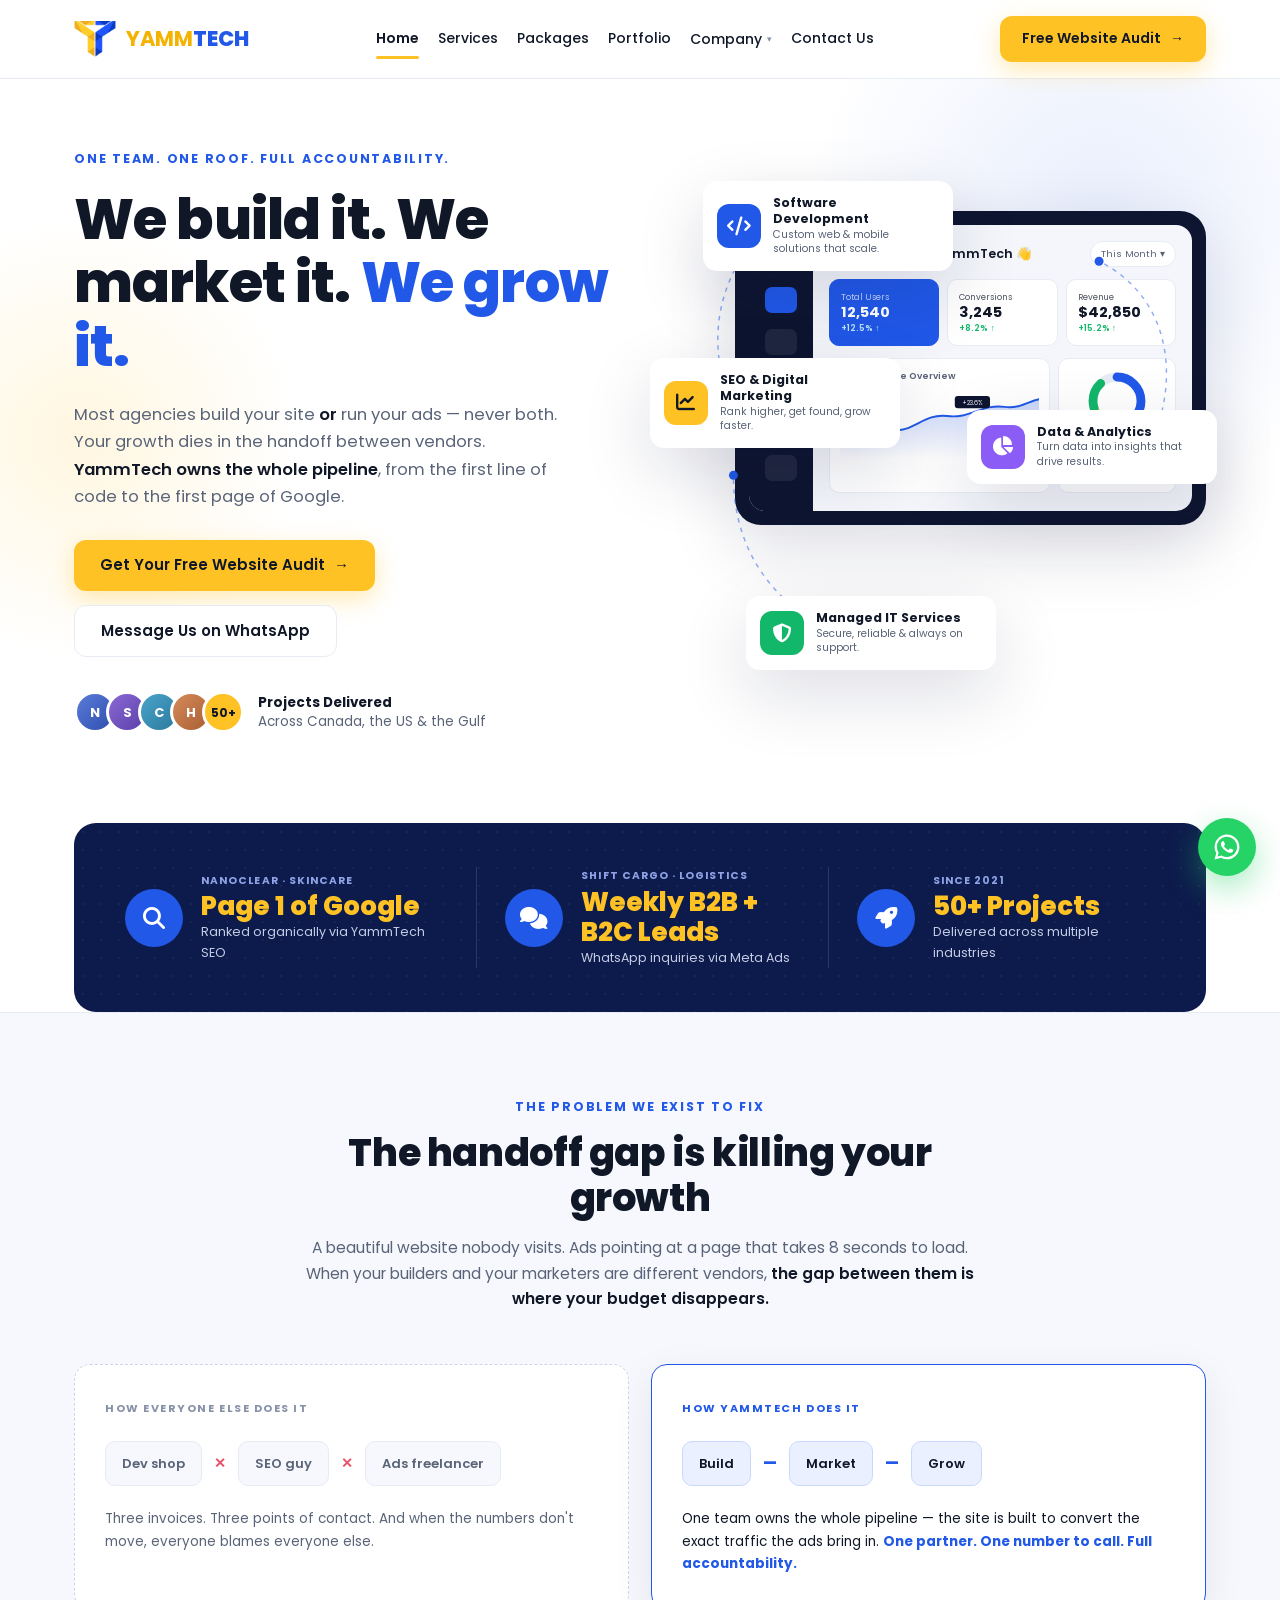
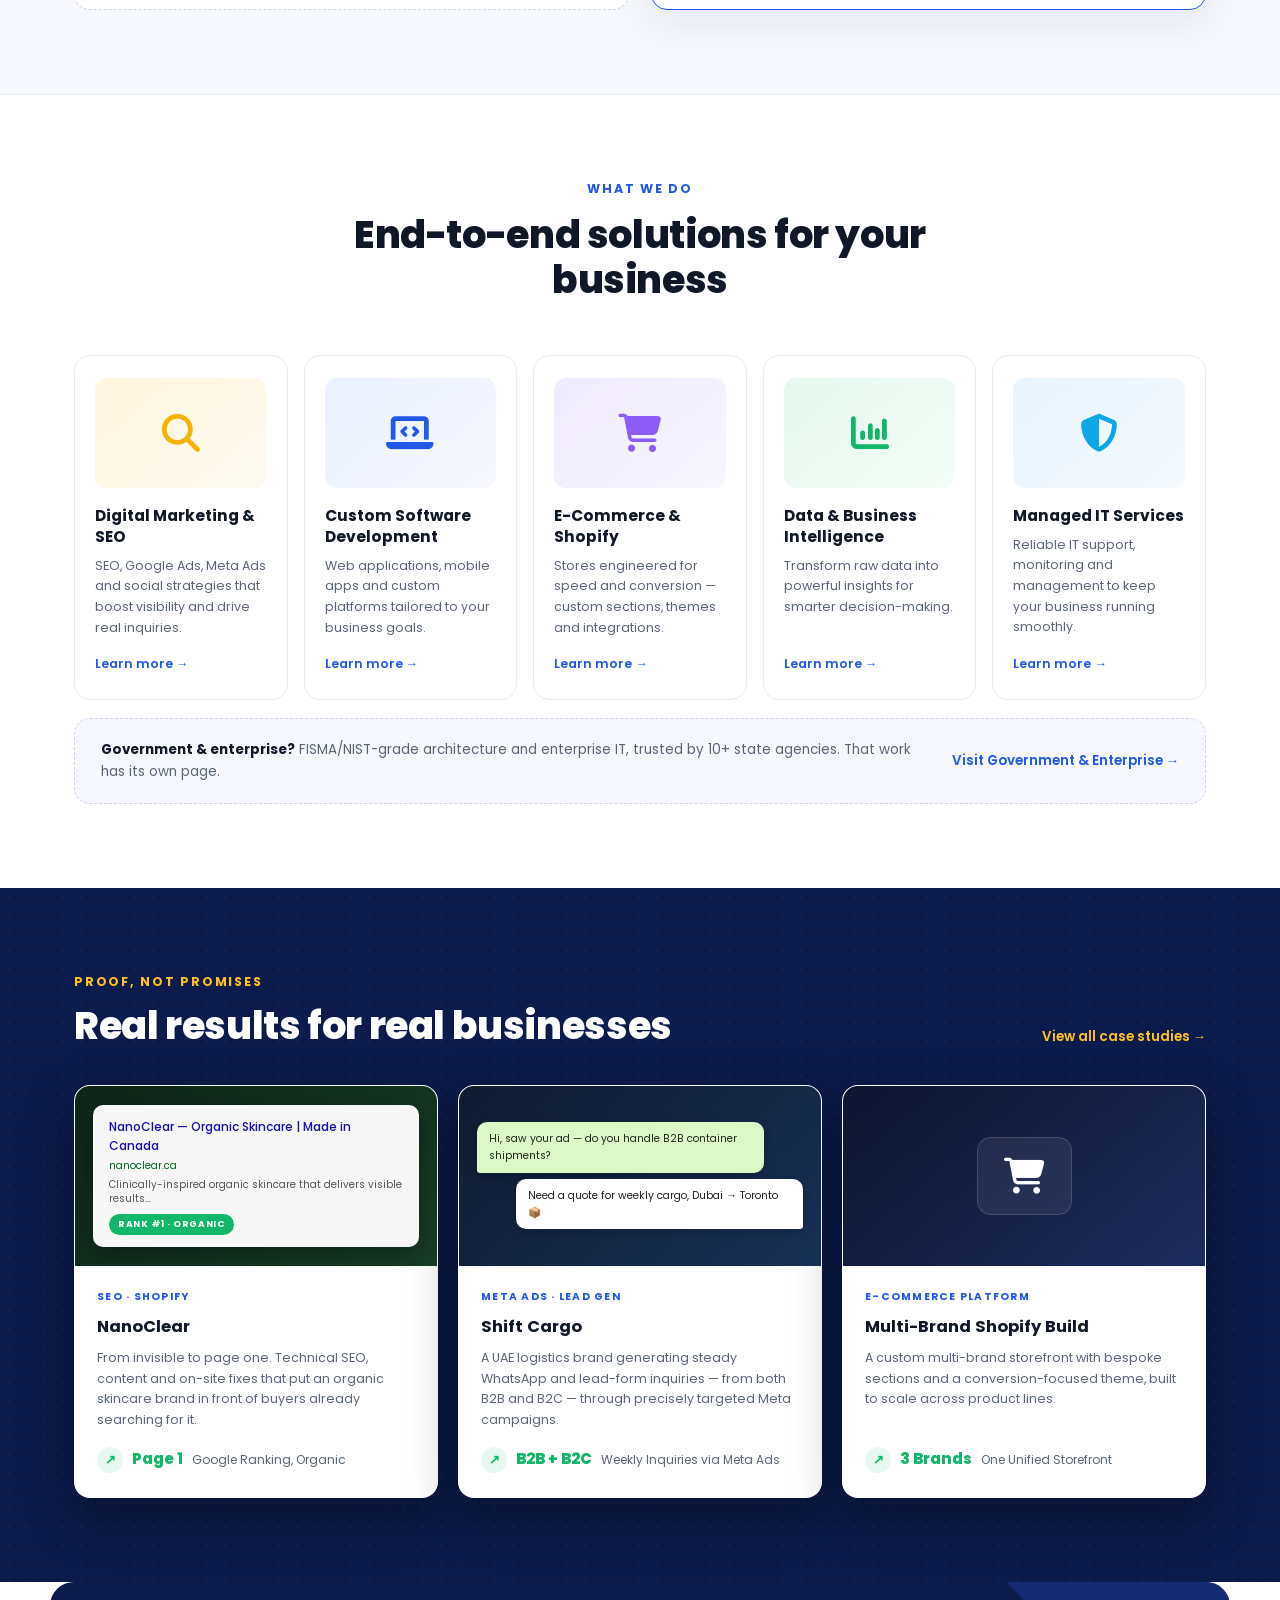
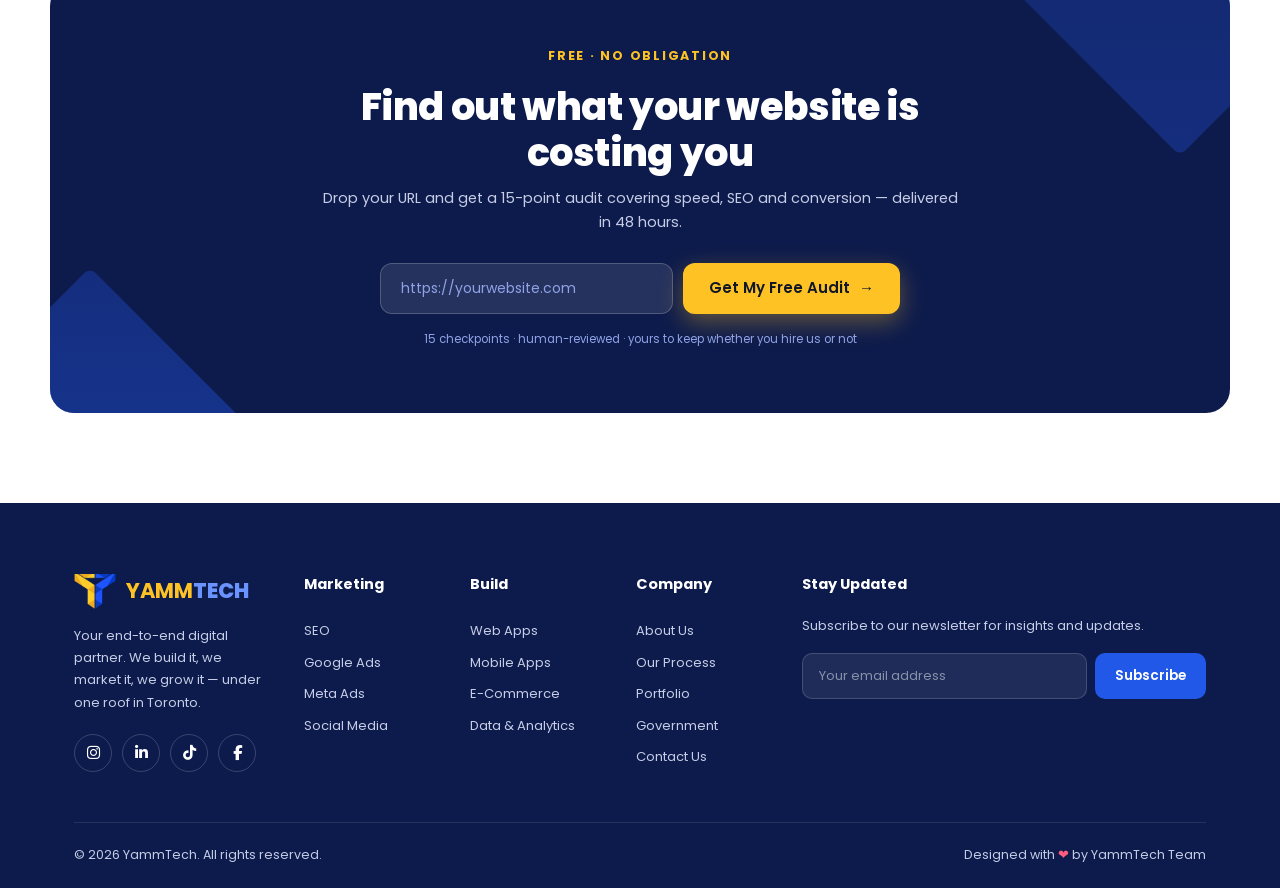
==== commit fb389c37: "second version" ====
--- a/index.html
+++ b/index.html
@@ -1,833 +1,384 @@
 <!DOCTYPE html>
 <html lang="en">
 <head>
-<meta charset="UTF-8"/>
-<meta name="viewport" content="width=device-width,initial-scale=1"/>
-<title>YammTech | Custom Software Development & Digital Marketing Agency</title>
-<meta name="description" content="YammTech is a premier software development and digital marketing agency. We build custom web apps, mobile apps, and run SEO, Google Ads & Meta Ads campaigns that drive real growth."/>
-<meta name="keywords" content="software development agency, digital marketing agency, custom web app development, SEO agency, Google Ads management, Meta Ads agency, enterprise IT solutions, mobile app development"/>
-<meta name="robots" content="index, follow"/>
-<meta name="author" content="YammTech"/>
-<link rel="canonical" href="https://www.yammtech.com/"/>
-<meta property="og:type" content="website"/>
-<meta property="og:url" content="https://www.yammtech.com/"/>
-<meta property="og:title" content="YammTech | Custom Software & Digital Marketing Agency"/>
-<meta property="og:description" content="Build, market, and grow with YammTech — your full-stack technology and marketing partner trusted by government agencies and businesses alike."/>
-<meta property="og:image" content="https://www.yammtech.com/og-image.jpg"/>
-<meta name="twitter:card" content="summary_large_image"/>
-<meta name="twitter:title" content="YammTech | Software & Digital Marketing Agency"/>
-<meta name="twitter:description" content="Custom software, enterprise IT, and full-service digital marketing. A trusted tech agency delivering real results."/>
-<script type="application/ld+json">{
-  "@context":"https://schema.org",
-  "@type":"ProfessionalService",
-  "name":"YammTech",
-  "url":"https://www.yammtech.com",
-  "description":"Custom software development and digital marketing agency trusted by government agencies and businesses.",
-  "serviceArea":{"@type":"Country","name":"United States"},
-  "hasOfferCatalog":{
-    "@type":"OfferCatalog",
-    "name":"YammTech Services",
-    "itemListElement":[
-      {"@type":"Offer","itemOffered":{"@type":"Service","name":"Custom Software Development"}},
-      {"@type":"Offer","itemOffered":{"@type":"Service","name":"Digital Marketing & SEO"}},
-      {"@type":"Offer","itemOffered":{"@type":"Service","name":"Enterprise IT Architecture"}},
-      {"@type":"Offer","itemOffered":{"@type":"Service","name":"Managed IT Services"}}
-    ]
-  }
-}</script>
-<link rel="preconnect" href="https://fonts.googleapis.com"/>
-<link rel="preconnect" href="https://fonts.gstatic.com" crossorigin/>
-<link href="https://fonts.googleapis.com/css2?family=Poppins:wght@300;400;500;600;700;800&display=swap" rel="stylesheet"/>
-<link rel="stylesheet" href="https://cdnjs.cloudflare.com/ajax/libs/font-awesome/6.5.2/css/all.min.css"/>
-<link rel="icon" type="image/png" href="logo.png"/>
-<style>
-*,*::before,*::after{box-sizing:border-box;margin:0;padding:0}
-:root{
-  --yellow:#FFD23F;
-  --navy:#0d1b40;
-  --navy2:#162255;
-  --coral:#FF5A5F;
-  --white:#fffdf4;
-  --cream:#f5f2e4;
-  --muted:#5a6a9a;
-  --border:rgba(13,27,64,0.1);
-  --radius:16px;
-  --font-head:'Poppins',sans-serif;
-  --font-body:'Poppins',sans-serif;
-  --font-mono:'Poppins',sans-serif;
+<meta charset="UTF-8">
+<meta name="viewport" content="width=device-width, initial-scale=1.0">
+<title>YammTech — Web Design, SEO &amp; Digital Marketing Agency in Toronto</title>
+<meta name="description" content="YammTech is a Toronto digital agency that builds and markets under one roof — websites, apps, SEO, Google &amp; Meta Ads, data and IT. We build it, we market it, we grow it.">
+<link rel="canonical" href="https://yammtech.com/">
+<meta property="og:type" content="website">
+<meta property="og:title" content="YammTech — Web Design, SEO &amp; Digital Marketing Agency in Toronto">
+<meta property="og:description" content="YammTech is a Toronto digital agency that builds and markets under one roof — websites, apps, SEO, Google &amp; Meta Ads, data and IT. We build it, we market it, we grow it.">
+<meta property="og:url" content="https://yammtech.com/">
+<meta property="og:image" content="https://yammtech.com/assets/images/logo.png">
+<meta name="twitter:card" content="summary_large_image">
+<link rel="icon" href="assets/images/logo.png" type="image/png">
+<link rel="preconnect" href="https://fonts.googleapis.com">
+<link href="https://fonts.googleapis.com/css2?family=Poppins:wght@400;500;600;700;800&display=swap" rel="stylesheet">
+<link rel="stylesheet" href="https://cdnjs.cloudflare.com/ajax/libs/font-awesome/6.5.2/css/all.min.css" crossorigin="anonymous" referrerpolicy="no-referrer">
+<link rel="stylesheet" href="assets/css/styles.css">
+<script type="application/ld+json">
+{
+  "@context": "https://schema.org",
+  "@graph": [
+    {
+      "@type": "Organization",
+      "@id": "https://yammtech.com/#org",
+      "name": "YammTech",
+      "url": "https://yammtech.com/",
+      "logo": "https://yammtech.com/assets/images/logo.png",
+      "description": "Toronto digital agency offering web design, SEO, Google Ads, Meta Ads, custom software and managed IT.",
+      "address": {"@type": "PostalAddress","addressLocality": "Toronto","addressRegion": "Ontario","addressCountry": "CA"},
+      "contactPoint": {"@type": "ContactPoint","telephone": "+1-437-559-1485","email": "info@yammtech.com","contactType": "customer service"},
+      "sameAs": ["https://instagram.com/yamm.tech"]
+    },
+    {
+      "@type": "WebSite",
+      "@id": "https://yammtech.com/#website",
+      "url": "https://yammtech.com/",
+      "name": "YammTech",
+      "publisher": {"@id": "https://yammtech.com/#org"}
+    }
+  ]
 }
-html{scroll-behavior:smooth}
-body{background:var(--white);color:var(--navy);font-family:var(--font-body);line-height:1.65;overflow-x:hidden}
-
-/* ── TOP BANNER ── */
-.top-banner{background:var(--navy);color:var(--yellow);text-align:center;padding:0.55rem 1rem;font-family:var(--font-mono);font-size:0.72rem;letter-spacing:0.12em;text-transform:uppercase;display:flex;align-items:center;justify-content:center;gap:0.8rem;position:relative;z-index:1001}
-.banner-dot{width:5px;height:5px;border-radius:50%;background:var(--coral);display:inline-block;animation:blink 1.4s infinite}
-
-/* ── NAV ── */
-nav{position:sticky;top:0;width:100%;z-index:1000;background:rgba(255,253,244,0.95);backdrop-filter:blur(20px);border-bottom:2px solid var(--yellow)}
-.nav-inner{display:flex;justify-content:space-between;align-items:center;padding:0 2.5rem;height:66px;max-width:1280px;margin:0 auto}
-.logo{text-decoration:none;display:flex;align-items:center;flex-shrink:0}
-.logo-img{height:46px;width:auto;display:block;object-fit:contain}
-.logo-img-footer{height:42px;filter:brightness(1.15)}
-.nav-links{display:flex;align-items:center;gap:0.2rem;list-style:none}
-.nav-links a{color:var(--navy);text-decoration:none;font-size:0.85rem;font-weight:500;padding:0.5rem 0.9rem;border-radius:100px;transition:all 0.2s;white-space:nowrap}
-.nav-links a:hover,.nav-links a.active{color:var(--coral);background:rgba(255,90,95,0.07)}
-.nav-cta{background:var(--coral)!important;color:#fff!important;font-weight:600!important}
-.nav-cta:hover{background:var(--navy)!important;color:var(--yellow)!important}
-.hamburger{display:none;flex-direction:column;gap:5px;cursor:pointer;padding:6px;background:none;border:none;z-index:1100}
-.hamburger span{width:24px;height:2px;background:var(--navy);border-radius:2px;transition:all 0.3s;display:block}
-.hamburger.open span:nth-child(1){transform:translateY(7px) rotate(45deg)}
-.hamburger.open span:nth-child(2){opacity:0}
-.hamburger.open span:nth-child(3){transform:translateY(-7px) rotate(-45deg)}
-.mobile-menu{display:none;position:fixed;inset:0;background:var(--navy);z-index:1050;flex-direction:column;align-items:center;justify-content:center;gap:2rem;opacity:0;transition:opacity 0.3s}
-.mobile-menu.open{display:flex;opacity:1}
-.mobile-menu a{font-family:var(--font-head);font-size:2rem;font-weight:800;color:#fff;text-decoration:none;letter-spacing:0.04em;transition:color 0.2s}
-.mobile-menu a:hover{color:var(--yellow)}
-.mobile-menu .m-cta{background:var(--yellow);color:var(--navy)!important;padding:0.9rem 2.5rem;border-radius:100px;font-size:1.2rem!important}
-.mob-close{position:absolute;top:1.5rem;right:1.5rem;background:rgba(255,255,255,0.1);border:1.5px solid rgba(255,255,255,0.2);border-radius:50%;width:44px;height:44px;display:flex;align-items:center;justify-content:center;color:#fff;font-size:1.2rem;cursor:pointer;transition:background 0.2s;z-index:1060}
-.mob-close:hover{background:rgba(255,255,255,0.2)}
-
-/* ── PAGES ── */
-.page{display:none}
-.page.active{display:block}
-.container{max-width:1200px;margin:0 auto;padding:0 2rem}
-
-/* ── HERO ── */
-.hero{background:var(--navy);min-height:88vh;display:flex;align-items:center;padding:6rem 2rem;position:relative;overflow:hidden}
-.hero-container{max-width:1200px;margin:0 auto;width:100%;display:grid;grid-template-columns:1fr 340px;gap:4rem;align-items:center}
-.deco{position:absolute;pointer-events:none;z-index:0;border-radius:50%}
-.deco1{width:420px;height:420px;border:1.5px solid rgba(255,210,63,0.1);top:-80px;right:-80px}
-.deco2{width:260px;height:260px;border:1.5px solid rgba(255,90,95,0.1);bottom:-40px;left:-40px}
-.deco3{width:150px;height:150px;background:rgba(255,210,63,0.05);top:35%;right:15%}
-.hero-content{position:relative;z-index:1}
-.hero-eyebrow{display:inline-flex;align-items:center;gap:0.7rem;font-family:var(--font-mono);font-size:0.7rem;color:var(--yellow);letter-spacing:0.1em;text-transform:uppercase;margin-bottom:1.5rem;background:rgba(255,210,63,0.1);border:1px solid rgba(255,210,63,0.25);padding:0.4rem 1rem;border-radius:100px;width:fit-content}
-.blink-dot{width:6px;height:6px;border-radius:50%;background:var(--yellow);animation:blink 1.2s infinite;flex-shrink:0}
-@keyframes blink{0%,100%{opacity:1}50%{opacity:0}}
-.hero h1{font-family:var(--font-head);font-weight:800;font-size:clamp(3rem,5.5vw,6rem);line-height:0.95;letter-spacing:-0.02em;color:#fff;margin-bottom:1.5rem}
-.hero h1 .yellow{color:var(--yellow)}
-.hero h1 .stroke{-webkit-text-stroke:2px rgba(255,255,255,0.2);color:transparent}
-.hero-sub{font-size:1rem;color:rgba(255,255,255,0.6);line-height:1.8;margin-bottom:2.5rem;max-width:520px}
-.hero-actions{display:flex;gap:1rem;flex-wrap:wrap}
-.btn-yellow{background:var(--yellow);color:var(--navy);padding:0.9rem 2rem;border-radius:100px;font-weight:700;font-size:0.95rem;text-decoration:none;transition:transform 0.25s,box-shadow 0.25s;box-shadow:0 4px 20px rgba(255,210,63,0.3);display:inline-block;border:none;cursor:pointer;font-family:var(--font-body)}
-.btn-yellow:hover{transform:translateY(-3px);box-shadow:0 12px 36px rgba(255,210,63,0.45)}
-.btn-outline-w{background:transparent;color:#fff;padding:0.9rem 2rem;border-radius:100px;border:1.5px solid rgba(255,255,255,0.2);font-size:0.95rem;text-decoration:none;transition:all 0.2s;display:inline-block}
-.btn-outline-w:hover{border-color:var(--yellow);color:var(--yellow)}
-.hero-stats{display:flex;flex-direction:column;gap:1rem;position:relative;z-index:1}
-.hstat{background:rgba(255,255,255,0.05);border:1px solid rgba(255,255,255,0.1);border-radius:14px;padding:1.2rem 1.5rem;display:flex;align-items:center;gap:1rem;transition:all 0.3s}
-.hstat:hover{background:rgba(255,210,63,0.08);border-color:rgba(255,210,63,0.3)}
-.hstat-icon{width:42px;height:42px;border-radius:10px;display:flex;align-items:center;justify-content:center;font-size:1.1rem;flex-shrink:0}
-.hstat-icon.y{background:rgba(255,210,63,0.15)}
-.hstat-icon.y i{color:var(--yellow)}
-.hstat-icon.c{background:rgba(255,90,95,0.15)}
-.hstat-icon.c i{color:var(--coral)}
-.hstat-icon.w{background:rgba(255,255,255,0.08)}
-.hstat-icon.w i{color:rgba(255,255,255,0.7)}
-.hstat-num{font-family:var(--font-head);font-size:1.6rem;font-weight:800;color:#fff;line-height:1}
-.hstat-label{font-size:0.7rem;color:rgba(255,255,255,0.4);margin-top:2px}
-
-/* ── MARQUEE ── */
-.marquee-wrap{background:var(--yellow);padding:0.7rem 0;overflow:hidden}
-.marquee-track{display:flex;gap:2.5rem;animation:marquee 22s linear infinite;width:max-content}
-.marquee-item{font-family:var(--font-head);font-size:0.9rem;font-weight:700;color:var(--navy);letter-spacing:0.06em;white-space:nowrap;display:flex;align-items:center;gap:2rem}
-.marquee-item::after{content:'✦';opacity:0.3;font-size:0.65rem}
-@keyframes marquee{from{transform:translateX(0)}to{transform:translateX(-50%)}}
-
-/* ── SECTION COMMONS ── */
-.section-tag{display:inline-flex;align-items:center;gap:0.5rem;font-family:var(--font-mono);font-size:0.65rem;color:var(--coral);letter-spacing:0.12em;text-transform:uppercase;margin-bottom:0.8rem;background:rgba(255,90,95,0.07);padding:0.3rem 0.8rem;border-radius:100px;border:1px solid rgba(255,90,95,0.18)}
-h2.big{font-family:var(--font-head);font-weight:800;font-size:clamp(2.2rem,4vw,3.6rem);line-height:1.05;letter-spacing:-0.02em;margin-bottom:0.8rem;color:var(--navy)}
-h2.big span{color:var(--coral)}
-.section-desc{color:var(--muted);max-width:520px;font-size:0.95rem;line-height:1.8;margin-bottom:3rem}
-
-/* ── SERVICES INTRO (full-height) ── */
-.services-intro{min-height:90vh;display:flex;align-items:center;background:var(--white);padding:6rem 2rem}
-.services-intro-inner{max-width:1200px;margin:0 auto;width:100%}
-.services-intro .section-desc{margin-bottom:0}
-
-/* ── SERVICE TABS SECTION ── */
-.service-tabs-section{padding:8rem 2rem;background:var(--white)}
-.pillars{display:flex;gap:0.5rem;margin-bottom:2.5rem;flex-wrap:wrap}
-.pillar-tab{font-family:var(--font-mono);font-size:0.68rem;letter-spacing:0.04em;text-transform:uppercase;padding:0.5rem 1.1rem;border-radius:100px;border:1.5px solid var(--border);color:var(--muted);cursor:pointer;background:#fff;transition:all 0.25s;font-weight:500;display:inline-flex;align-items:center;gap:0.45rem}
-.pillar-tab i{font-size:0.75rem}
-.pillar-tab.active,.pillar-tab:hover{background:var(--navy);color:var(--yellow);border-color:var(--navy)}
-.pillar-content{display:none}
-.pillar-content.active{display:grid;grid-template-columns:1fr 1.3fr;gap:3.5rem;align-items:start;padding-top:2.5rem}
-.pillar-intro h3{font-family:var(--font-head);font-size:clamp(1.5rem,2.5vw,2.1rem);font-weight:800;letter-spacing:-0.02em;line-height:1.1;margin-bottom:0.8rem;color:var(--navy)}
-.pillar-intro h3 span{color:var(--coral)}
-.pillar-intro p{color:var(--muted);font-size:0.92rem;line-height:1.8;margin-bottom:1.8rem}
-.sub-cards{display:grid;grid-template-columns:1fr 1fr;gap:0.9rem}
-.sub-card{background:#fff;border:1.5px solid var(--border);border-radius:var(--radius);padding:1.4rem;transition:all 0.3s;box-shadow:0 2px 8px rgba(0,0,0,0.04)}
-.sub-card:hover{border-color:var(--coral);transform:translateY(-3px);box-shadow:0 10px 28px rgba(255,90,95,0.1)}
-.sc-icon{font-size:1.3rem;margin-bottom:0.6rem;display:block;color:var(--coral)}
-.sc-title{font-family:var(--font-head);font-weight:700;font-size:0.88rem;margin-bottom:0.3rem;color:var(--navy)}
-.sc-desc{font-size:0.76rem;color:var(--muted);line-height:1.6}
-
-/* ── STATS ── */
-.stats-strip{background:var(--navy2);display:grid;grid-template-columns:repeat(3,1fr)}
-.sstat{padding:3.5rem 1.5rem;text-align:center;border-right:1px solid rgba(255,255,255,0.06);transition:background 0.3s}
-.sstat:last-child{border-right:none}
-.sstat:hover{background:rgba(255,210,63,0.07)}
-.sstat-n{font-family:var(--font-head);font-size:3.2rem;font-weight:800;color:var(--yellow);line-height:1;display:block}
-.sstat-l{font-family:var(--font-mono);font-size:0.65rem;color:rgba(255,255,255,0.35);text-transform:uppercase;letter-spacing:0.1em;margin-top:0.4rem;display:block}
-
-/* ── TRUSTED ── */
-.trusted{padding:5rem 2rem;background:var(--cream);text-align:center}
-.trusted-label{font-family:var(--font-mono);font-size:0.65rem;color:var(--muted);letter-spacing:0.15em;text-transform:uppercase;margin-bottom:2rem;display:block}
-.trusted-logos{display:flex;justify-content:center;flex-wrap:wrap;gap:2rem 3rem}
-.tlogo{font-family:var(--font-head);font-size:0.9rem;font-weight:700;color:rgba(13,27,64,0.22);letter-spacing:0.04em;text-transform:uppercase;transition:color 0.3s}
-.tlogo:hover{color:var(--coral)}
-
-/* ── PAGE HERO ── */
-.page-hero{background:var(--navy);padding:9rem 2rem 5.5rem;position:relative;overflow:hidden}
-.page-hero .deco{position:absolute}
-.page-hero h1{font-family:var(--font-head);font-weight:800;font-size:clamp(2.5rem,5vw,5rem);letter-spacing:-0.02em;line-height:0.95;color:#fff;margin-bottom:1.2rem}
-.page-hero h1 span{color:var(--yellow)}
-.page-hero p{max-width:560px;color:rgba(255,255,255,0.6);font-size:1rem;line-height:1.8}
-.page-hero .section-tag{color:var(--yellow);background:rgba(255,210,63,0.1);border-color:rgba(255,210,63,0.25);margin-bottom:1rem}
-
-/* ── SERVICES DEEP ── */
-.services-deep{padding:6rem 2rem;background:var(--white)}
-.service-block{margin-bottom:5rem}
-.service-block:last-child{margin-bottom:0}
-.sdivider{display:flex;align-items:center;gap:1.2rem;margin-bottom:2.5rem;padding-bottom:1.5rem;border-bottom:2px solid var(--border)}
-.sdivider-num{font-family:var(--font-head);font-size:3.5rem;font-weight:800;color:rgba(255,210,63,0.2);line-height:1;flex-shrink:0}
-.sdivider-info h3{font-family:var(--font-head);font-size:clamp(1.3rem,2.5vw,1.8rem);font-weight:800;letter-spacing:-0.01em;color:var(--navy)}
-.sdivider-info h3 span{color:var(--coral)}
-.sdivider-info p{color:var(--muted);font-size:0.85rem;margin-top:0.3rem}
-.sblock-grid{display:grid;grid-template-columns:repeat(auto-fit,minmax(220px,1fr));gap:1rem}
-.sblock-card{background:#fff;border:1.5px solid var(--border);border-radius:var(--radius);padding:1.6rem;transition:all 0.3s;box-shadow:0 2px 8px rgba(0,0,0,0.04);position:relative;overflow:hidden}
-.sblock-card::before{content:'';position:absolute;top:0;left:0;right:0;height:3px;background:linear-gradient(90deg,var(--yellow),var(--coral));transform:scaleX(0);transform-origin:left;transition:transform 0.4s}
-.sblock-card:hover{border-color:rgba(255,90,95,0.2);transform:translateY(-4px);box-shadow:0 14px 36px rgba(255,90,95,0.1)}
-.sblock-card:hover::before{transform:scaleX(1)}
-.sblock-icon{width:44px;height:44px;border-radius:12px;background:linear-gradient(135deg,rgba(255,210,63,0.15),rgba(255,90,95,0.08));display:flex;align-items:center;justify-content:center;font-size:1.1rem;margin-bottom:1rem;color:var(--coral)}
-.sblock-card h4{font-family:var(--font-head);font-weight:700;font-size:0.95rem;margin-bottom:0.4rem;color:var(--navy)}
-.sblock-card p{font-size:0.8rem;color:var(--muted);line-height:1.7}
-.sblock-tags{display:flex;flex-wrap:wrap;gap:0.4rem;margin-top:0.8rem}
-.stag{font-family:var(--font-mono);font-size:0.6rem;background:rgba(13,27,64,0.05);border:1px solid rgba(13,27,64,0.1);color:var(--navy2);padding:0.2rem 0.6rem;border-radius:100px;letter-spacing:0.04em}
-
-/* ── WHY REASONS ── */
-.why-reasons{padding:6rem 2rem;background:var(--cream)}
-.reasons-grid{display:grid;grid-template-columns:1fr 1fr;gap:1.2rem;margin-top:2.5rem}
-.reason{background:#fff;border:1.5px solid var(--border);border-radius:18px;padding:2.5rem;transition:all 0.3s;box-shadow:0 2px 8px rgba(0,0,0,0.04)}
-.reason:hover{border-color:var(--yellow);box-shadow:0 12px 36px rgba(255,210,63,0.18);transform:translateY(-4px)}
-.reason-num{font-family:var(--font-head);font-size:2.2rem;font-weight:800;color:rgba(255,210,63,0.35);line-height:1;margin-bottom:0.8rem}
-.reason h3{font-family:var(--font-head);font-size:1.2rem;font-weight:800;letter-spacing:-0.01em;margin-bottom:0.6rem;color:var(--navy)}
-.reason h3 span{color:var(--coral)}
-.reason p{font-size:0.85rem;color:var(--muted);line-height:1.75}
-
-/* ── FAQ ── */
-.faq-wrap{padding:6rem 2rem;background:var(--white)}
-.faq-inner{max-width:800px;margin:0 auto}
-.faq-group-label{font-family:var(--font-mono);font-size:0.65rem;color:var(--coral);letter-spacing:0.14em;text-transform:uppercase;margin:2.5rem 0 1rem;display:block;padding-bottom:0.5rem;border-bottom:1px solid var(--border)}
-.faq-item{border-bottom:1px solid var(--border)}
-.faq-q{width:100%;background:none;border:none;color:var(--navy);display:flex;justify-content:space-between;align-items:center;padding:1.4rem 0;cursor:pointer;text-align:left;font-family:var(--font-body);font-size:0.95rem;font-weight:500;transition:color 0.2s;gap:1rem}
-.faq-q:hover{color:var(--coral)}
-.faq-icon{width:28px;height:28px;border-radius:50%;border:1.5px solid rgba(13,27,64,0.15);display:flex;align-items:center;justify-content:center;flex-shrink:0;font-size:0.75rem;color:var(--muted);transition:all 0.3s}
-.faq-item.open .faq-icon{background:var(--coral);border-color:var(--coral);color:#fff;transform:rotate(45deg)}
-.faq-a{max-height:0;overflow:hidden;transition:max-height 0.4s ease}
-.faq-a-inner{padding:0 0 1.4rem;font-size:0.88rem;color:var(--muted);line-height:1.8}
-.faq-item.open .faq-a{max-height:400px}
-
-/* ── CONTACT ── */
-.contact-section{padding:6rem 2rem;background:var(--white)}
-.contact-wrap{display:grid;grid-template-columns:1fr 1.2fr;gap:4rem;max-width:1200px;margin:0 auto;align-items:start}
-.contact-info h3{font-family:var(--font-head);font-size:clamp(1.5rem,2.5vw,1.9rem);font-weight:800;letter-spacing:-0.01em;margin-bottom:0.8rem;color:var(--navy)}
-.contact-info h3 span{color:var(--coral)}
-.contact-info p{color:var(--muted);font-size:0.9rem;line-height:1.8;margin-bottom:2rem}
-.contact-detail{display:flex;align-items:flex-start;gap:0.9rem;margin-bottom:1.2rem}
-.cd-icon{width:42px;height:42px;border-radius:11px;flex-shrink:0;background:rgba(255,210,63,0.15);border:1px solid rgba(255,210,63,0.3);display:flex;align-items:center;justify-content:center;font-size:1rem;color:var(--navy)}
-.cd-label{font-family:var(--font-mono);font-size:0.62rem;color:var(--coral);letter-spacing:0.1em;text-transform:uppercase;margin-bottom:0.15rem}
-.cd-val{font-size:0.88rem;color:var(--navy)}
-.contact-form{background:#fff;border:1.5px solid var(--border);border-radius:20px;padding:2.5rem;box-shadow:0 8px 40px rgba(0,0,0,0.06)}
-.form-row{display:grid;grid-template-columns:1fr 1fr;gap:1rem}
-.form-group{display:flex;flex-direction:column;gap:0.4rem;margin-bottom:1rem}
-.form-group label{font-family:var(--font-mono);font-size:0.64rem;color:var(--navy);letter-spacing:0.1em;text-transform:uppercase;opacity:0.6}
-.form-group input,.form-group select,.form-group textarea{background:var(--cream);border:1.5px solid var(--border);border-radius:10px;padding:0.8rem 1rem;color:var(--navy);font-family:var(--font-body);font-size:0.88rem;outline:none;transition:border-color 0.2s,box-shadow 0.2s;width:100%}
-.form-group input:focus,.form-group select:focus,.form-group textarea:focus{border-color:var(--coral);box-shadow:0 0 0 3px rgba(255,90,95,0.08);background:#fff}
-.form-group select option{background:#fff;color:var(--navy)}
-.form-group textarea{resize:vertical;min-height:110px}
-.form-submit{width:100%;background:var(--navy);color:var(--yellow);border:none;border-radius:100px;padding:1rem;font-family:var(--font-body);font-size:0.95rem;font-weight:700;cursor:pointer;transition:all 0.2s;margin-top:0.4rem}
-.form-submit:hover{background:var(--coral);color:#fff;transform:translateY(-2px);box-shadow:0 10px 30px rgba(255,90,95,0.3)}
-.form-success{display:none;text-align:center;padding:2.5rem 1.5rem}
-.form-success .check{font-size:2.5rem;margin-bottom:0.8rem;color:var(--coral)}
-.form-success h4{font-family:var(--font-head);font-size:1.6rem;color:var(--coral);margin-bottom:0.4rem}
-.form-success p{color:var(--muted);font-size:0.88rem}
-
-/* ── FOOTER ── */
-footer{background:var(--navy);padding:3.5rem 2rem 2rem}
-.footer-inner{max-width:1200px;margin:0 auto}
-.footer-top{display:grid;grid-template-columns:2fr 1fr 1fr 1fr;gap:2.5rem;padding-bottom:2.5rem;border-bottom:1px solid rgba(255,255,255,0.06)}
-.footer-brand-desc{color:rgba(255,255,255,0.3);font-size:0.82rem;max-width:210px;margin-top:0.7rem;line-height:1.7}
-.footer-col h5{font-family:var(--font-mono);font-size:0.62rem;color:rgba(255,255,255,0.25);text-transform:uppercase;letter-spacing:0.12em;margin-bottom:1rem}
-.footer-col ul{list-style:none;display:flex;flex-direction:column;gap:0.6rem}
-.footer-col a{color:rgba(255,255,255,0.35);text-decoration:none;font-size:0.82rem;transition:color 0.2s}
-.footer-col a:hover{color:var(--yellow)}
-.footer-bottom{display:flex;justify-content:space-between;align-items:center;padding-top:1.8rem;font-size:0.75rem;color:rgba(255,255,255,0.2)}
-.footer-social{display:flex;gap:0.7rem}
-.fsoc{width:32px;height:32px;border-radius:8px;border:1px solid rgba(255,255,255,0.1);display:flex;align-items:center;justify-content:center;font-size:0.8rem;transition:all 0.2s;text-decoration:none;color:rgba(255,255,255,0.3)}
-.fsoc:hover{border-color:var(--yellow);color:var(--yellow)}
-
-/* ── REVEAL ── */
-.reveal{opacity:0;transform:translateY(24px);transition:opacity 0.6s ease,transform 0.6s ease}
-.reveal.vis{opacity:1;transform:translateY(0)}
-
-/* ── RESPONSIVE — TABLET ── */
-@media(max-width:1024px){
-  .hero-container{grid-template-columns:1fr 280px;gap:2.5rem}
-.sblock-grid{grid-template-columns:repeat(auto-fit,minmax(200px,1fr))}
-  .footer-top{grid-template-columns:1fr 1fr 1fr;gap:2rem}
-  .footer-top>div:first-child{grid-column:1/-1}
-}
-
-/* ── RESPONSIVE — MOBILE ── */
-@media(max-width:900px){
-  .nav-links{display:none}
-  .hamburger{display:flex}
-  .hero-container{grid-template-columns:1fr}
-  .hero{padding:5rem 1.5rem 4rem;min-height:auto}
-  .hero-stats{flex-direction:row;flex-wrap:wrap;gap:0.8rem}
-  .hstat{flex:1;min-width:140px}
-  .pillar-content.active{grid-template-columns:1fr}
-  .sub-cards{grid-template-columns:1fr 1fr}
-  .stats-strip{grid-template-columns:repeat(2,1fr)}
-  .sstat{border-right:none;border-bottom:1px solid rgba(255,255,255,0.06)}
-  .reasons-grid{grid-template-columns:1fr}
-  .contact-wrap{grid-template-columns:1fr}
-  .form-row{grid-template-columns:1fr}
-  .footer-top{grid-template-columns:1fr 1fr;gap:2rem}
-  .footer-top>div:first-child{grid-column:auto}
-  .footer-bottom{flex-direction:column;gap:0.8rem;text-align:center}
-  .services-intro{min-height:auto;padding:5rem 1.5rem}
-  .service-tabs-section,.services-deep,.why-reasons,.trusted,.faq-wrap,.contact-section{padding:4.5rem 1.5rem}
-  .page-hero{padding:7rem 1.5rem 4rem}
-  .nav-inner{padding:0 1.5rem}
-}
-@media(max-width:560px){
-  .hero h1{font-size:2.8rem}
-  .hero-stats{flex-direction:column}
-  .hstat{min-width:auto}
-  .footer-top{grid-template-columns:1fr}
-  .pillars{gap:0.4rem}
-  .pillar-tab{font-size:0.62rem;padding:0.45rem 0.9rem}
-  .top-banner{font-size:0.62rem;letter-spacing:0.08em}
-  .stats-strip{grid-template-columns:1fr 1fr}
-  h2.big{font-size:1.75rem}
-  .sdivider-num{font-size:2.5rem}
-  .sub-cards{grid-template-columns:1fr}
-}
-</style>
+</script>
 </head>
 <body>
-
-<!-- ── BANNER ── -->
-<div class="top-banner" role="banner" aria-label="Site announcement">
-  <span class="banner-dot"></span>
-  <span>Building the Digital Future</span>
-  <span class="banner-dot"></span>
+<header>
+  <div class="wrap nav">
+    <a class="logo" href="index.html"><img src="assets/images/logo.png" class="logo-img" alt="YammTech"><span><b>YAMM</b><span>TECH</span></span></a>
+    <nav class="nav-links" aria-label="Main">
+      <a href="index.html" class="on">Home</a>
+      <a href="services.html">Services</a>
+      <a href="packages.html">Packages</a>
+      <a href="portfolio.html">Portfolio</a>
+      <div class="nav-drop">
+        <button class="nav-drop-btn">Company <span class="cx">▾</span></button>
+        <div class="nav-drop-menu">
+          <a href="about.html">About Us</a>
+          <a href="process.html">Our Process</a>
+          <a href="why-us.html">Why Choose Us</a>
+          <a href="government.html">Government &amp; Enterprise</a>
+        </div>
+      </div>
+      <a href="contact.html">Contact Us</a>
+    </nav>
+    <div style="display:flex;gap:12px;align-items:center">
+      <a class="btn btn-yellow" href="audit.html">Free Website Audit <span class="arr">→</span></a>
+      <button class="menu-btn" id="menuBtn" aria-label="Open menu"><i class="fas fa-bars"></i></button>
+    </div>
+  </div>
+  <div class="mobile-menu" id="mobileMenu">
+    <button class="mm-close" id="menuClose" aria-label="Close menu"><i class="fas fa-xmark"></i></button>
+    <a href="index.html">Home</a>
+    <a href="services.html">Services</a>
+    <a href="packages.html">Packages</a>
+    <a href="portfolio.html">Portfolio</a>
+    <div class="mm-group">Company</div>
+    <a class="mm-sub" href="about.html">About Us</a>
+    <a class="mm-sub" href="process.html">Our Process</a>
+    <a class="mm-sub" href="why-us.html">Why Choose Us</a>
+    <a class="mm-sub" href="government.html">Government &amp; Enterprise</a>
+    <a href="contact.html">Contact Us</a>
+    <a href="audit.html" class="mm-cta">Free Website Audit →</a>
+  </div>
+</header>
+
+<section class="hero">
+  <div class="wrap">
+    <div>
+      <div class="eyebrow">One Team. One Roof. Full Accountability.</div>
+      <h1>We build it. We market it. <span class="accent">We grow it.</span></h1>
+      <p class="lead">Most agencies build your site <b>or</b> run your ads — never both. Your growth dies in the handoff between vendors. <b>YammTech owns the whole pipeline</b>, from the first line of code to the first page of Google.</p>
+      <div class="hero-ctas">
+        <a class="btn btn-yellow" href="audit.html">Get Your Free Website Audit <span class="arr">→</span></a>
+        <a class="btn btn-outline" href="https://wa.me/14375591485" target="_blank" rel="noopener">Message Us on WhatsApp</a>
+      </div>
+      <div class="social-proof">
+        <div class="avatars" aria-hidden="true">
+          <div class="avatar av1">N</div><div class="avatar av2">S</div><div class="avatar av3">C</div><div class="avatar av4">H</div><div class="avatar count">50+</div>
+        </div>
+        <div class="txt"><b>Projects Delivered</b><br>Across Canada, the US &amp; the Gulf</div>
+      </div>
+    </div>
+    <div class="hero-visual">
+      <svg class="dash-path" viewBox="0 0 600 560" fill="none" aria-hidden="true">
+        <path d="M120 40 C 60 90, 40 160, 60 230" stroke="#2158e8" stroke-width="1.6" stroke-dasharray="5 6" opacity=".5"/>
+        <path d="M540 290 C 570 220, 560 130, 480 90" stroke="#2158e8" stroke-width="1.6" stroke-dasharray="5 6" opacity=".5"/>
+        <path d="M170 500 C 100 460, 70 400, 70 330" stroke="#2158e8" stroke-width="1.6" stroke-dasharray="5 6" opacity=".5"/>
+        <circle cx="60" cy="230" r="5" fill="#ffc224"/>
+        <circle cx="480" cy="90" r="5" fill="#2158e8"/>
+        <circle cx="70" cy="330" r="5" fill="#2158e8"/>
+        <circle cx="120" cy="40" r="5" fill="#2158e8"/>
+      </svg>
+      <div class="tablet">
+        <div class="screen">
+          <div class="sidebar" aria-hidden="true">
+            <div class="sb-logo"></div>
+            <div class="sb-item on"></div><div class="sb-item"></div><div class="sb-item"></div><div class="sb-item"></div><div class="sb-item"></div>
+          </div>
+          <div class="screen-main">
+            <div class="screen-top">
+              <div class="hi">Welcome back, YammTech 👋</div>
+              <div class="pill">This Month ▾</div>
+            </div>
+            <div class="stat-cards">
+              <div class="stat-card hl"><div class="l">Total Users</div><div class="v">12,540</div><div class="t">+12.5% ↑</div></div>
+              <div class="stat-card"><div class="l">Conversions</div><div class="v">3,245</div><div class="t">+8.2% ↑</div></div>
+              <div class="stat-card"><div class="l">Revenue</div><div class="v">$42,850</div><div class="t">+15.2% ↑</div></div>
+            </div>
+            <div class="chart-row">
+              <div class="chart-box">
+                <div class="l">Performance Overview</div>
+                <svg viewBox="0 0 260 90" aria-hidden="true">
+                  <path d="M0 70 C 30 62, 45 48, 70 52 C 95 56, 110 30, 140 34 C 170 38, 185 18, 215 22 C 235 25, 248 14, 260 12" stroke="#2158e8" stroke-width="2.5" fill="none" stroke-linecap="round"/>
+                  <path d="M0 70 C 30 62, 45 48, 70 52 C 95 56, 110 30, 140 34 C 170 38, 185 18, 215 22 C 235 25, 248 14, 260 12 L260 90 L0 90 Z" fill="url(#g1)" opacity=".25"/>
+                  <defs><linearGradient id="g1" x1="0" y1="0" x2="0" y2="1"><stop offset="0" stop-color="#2158e8"/><stop offset="1" stop-color="#2158e8" stop-opacity="0"/></linearGradient></defs>
+                  <rect x="150" y="8" rx="4" width="46" height="16" fill="#0e1530"/>
+                  <text x="173" y="19" text-anchor="middle" fill="#fff" font-size="8" font-family="Poppins">+23.6%</text>
+                </svg>
+              </div>
+              <div class="chart-box">
+                <svg viewBox="0 0 80 80" style="width:64px;margin:0 auto" aria-hidden="true">
+                  <circle cx="40" cy="40" r="30" fill="none" stroke="#e7ebf4" stroke-width="11"/>
+                  <circle cx="40" cy="40" r="30" fill="none" stroke="#2158e8" stroke-width="11" stroke-dasharray="85 190" transform="rotate(-90 40 40)" stroke-linecap="round"/>
+                  <circle cx="40" cy="40" r="30" fill="none" stroke="#ffc224" stroke-width="11" stroke-dasharray="46 190" stroke-dashoffset="-85" transform="rotate(-90 40 40)" stroke-linecap="round"/>
+                  <circle cx="40" cy="40" r="30" fill="none" stroke="#12b76a" stroke-width="11" stroke-dasharray="34 190" stroke-dashoffset="-131" transform="rotate(-90 40 40)" stroke-linecap="round"/>
+                </svg>
+                <div class="legend">
+                  <div><i style="background:#2158e8"></i>Organic Search</div>
+                  <div><i style="background:#ffc224"></i>Direct</div>
+                  <div><i style="background:#12b76a"></i>Social Media</div>
+                </div>
+              </div>
+            </div>
+          </div>
+        </div>
+      </div>
+      <div class="float-card fc-1">
+        <div class="fc-icon fc-blue"><i class="fas fa-code"></i></div>
+        <div><h5>Software Development</h5><p>Custom web &amp; mobile solutions that scale.</p></div>
+      </div>
+      <div class="float-card fc-2">
+        <div class="fc-icon fc-yellow"><i class="fas fa-chart-line"></i></div>
+        <div><h5>SEO &amp; Digital Marketing</h5><p>Rank higher, get found, grow faster.</p></div>
+      </div>
+      <div class="float-card fc-3">
+        <div class="fc-icon fc-purple"><i class="fas fa-chart-pie"></i></div>
+        <div><h5>Data &amp; Analytics</h5><p>Turn data into insights that drive results.</p></div>
+      </div>
+      <div class="float-card fc-4">
+        <div class="fc-icon fc-green"><i class="fas fa-shield-halved"></i></div>
+        <div><h5>Managed IT Services</h5><p>Secure, reliable &amp; always on support.</p></div>
+      </div>
+    </div>
+  </div>
+</section>
+
+<div class="wrap stats-bar">
+  <div class="stats-inner">
+    <div class="stat">
+      <div class="stat-ic"><i class="fas fa-magnifying-glass"></i></div>
+      <div><div class="k">NanoClear · Skincare</div><div class="num">Page 1 of Google</div><div class="lbl">Ranked organically via YammTech SEO</div></div>
+    </div>
+    <div class="stat">
+      <div class="stat-ic"><i class="fas fa-comments"></i></div>
+      <div><div class="k">Shift Cargo · Logistics</div><div class="num">Weekly B2B + B2C Leads</div><div class="lbl">WhatsApp inquiries via Meta Ads</div></div>
+    </div>
+    <div class="stat">
+      <div class="stat-ic"><i class="fas fa-rocket"></i></div>
+      <div><div class="k">Since 2021</div><div class="num">50+ Projects</div><div class="lbl">Delivered across multiple industries</div></div>
+    </div>
+  </div>
 </div>
 
-<!-- ── NAV ── -->
-<nav role="navigation" aria-label="Main navigation">
-  <div class="nav-inner">
-    <a class="logo nav-logo" href="javascript:void(0)" onclick="showPage('home')" aria-label="YammTech Home">
-      <img src="logo.png" alt="YammTech" class="logo-img logo-img-nav"/>
-    </a>
-    <ul class="nav-links" role="menubar">
-      <li><a href="javascript:void(0)" onclick="showPage('home')" id="nav-home" class="active">Home</a></li>
-      <li><a href="javascript:void(0)" onclick="showPage('why')" id="nav-why">Why Choose Us?</a></li>
-      <li><a href="javascript:void(0)" onclick="showPage('faq')" id="nav-faq">FAQs</a></li>
-      <li><a href="javascript:void(0)" onclick="showPage('contact')" id="nav-contact" class="nav-cta">Contact Us</a></li>
-    </ul>
-    <button class="hamburger" id="hamburger" aria-label="Toggle mobile menu" aria-expanded="false">
-      <span></span><span></span><span></span>
-    </button>
-  </div>
-</nav>
-
-<!-- Mobile Menu -->
-<div class="mobile-menu" id="mobileMenu" role="dialog" aria-label="Mobile navigation">
-  <button class="mob-close" onclick="closeMobile()" aria-label="Close menu"><i class="fa-solid fa-xmark"></i></button>
-  <a href="javascript:void(0)" onclick="closeMobile();showPage('home')">Home</a>
-  <a href="javascript:void(0)" onclick="closeMobile();showPage('why')">Why Choose Us?</a>
-  <a href="javascript:void(0)" onclick="closeMobile();showPage('faq')">FAQs</a>
-  <a href="javascript:void(0)" onclick="closeMobile();showPage('contact')" class="m-cta">Contact Us</a>
+<section class="gap-sec">
+  <div class="wrap">
+    <div class="sec-head">
+      <div class="eyebrow">The Problem We Exist to Fix</div>
+      <h2>The handoff gap is killing your growth</h2>
+      <p>A beautiful website nobody visits. Ads pointing at a page that takes 8 seconds to load. When your builders and your marketers are different vendors, <b>the gap between them is where your budget disappears.</b></p>
+    </div>
+    <div class="chain">
+      <div class="chain-panel them">
+        <div class="chain-label">How everyone else does it</div>
+        <div class="nodes">
+          <div class="node">Dev shop</div><span class="link-broken">✕</span>
+          <div class="node">SEO guy</div><span class="link-broken">✕</span>
+          <div class="node">Ads freelancer</div>
+        </div>
+        <p class="chain-note">Three invoices. Three points of contact. And when the numbers don't move, everyone blames everyone else.</p>
+      </div>
+      <div class="chain-panel us">
+        <div class="chain-label">How YammTech does it</div>
+        <div class="nodes">
+          <div class="node">Build</div><span class="link-solid">—</span>
+          <div class="node">Market</div><span class="link-solid">—</span>
+          <div class="node">Grow</div>
+        </div>
+        <p class="chain-note">One team owns the whole pipeline — the site is built to convert the exact traffic the ads bring in. <b>One partner. One number to call. Full accountability.</b></p>
+      </div>
+    </div>
+  </div>
+</section>
+
+<section id="services">
+  <div class="wrap">
+    <div class="sec-head">
+      <div class="eyebrow">What We Do</div>
+      <h2>End-to-end solutions for your business</h2>
+    </div>
+    <div class="svc-grid">
+      <a class="svc" href="services.html">
+        <div class="svc-art art-1"><i class="fas fa-magnifying-glass"></i></div>
+        <h4>Digital Marketing &amp; SEO</h4>
+        <p>SEO, Google Ads, Meta Ads and social strategies that boost visibility and drive real inquiries.</p>
+        <span class="more">Learn more →</span>
+      </a>
+      <a class="svc" href="services.html">
+        <div class="svc-art art-2"><i class="fas fa-laptop-code"></i></div>
+        <h4>Custom Software Development</h4>
+        <p>Web applications, mobile apps and custom platforms tailored to your business goals.</p>
+        <span class="more">Learn more →</span>
+      </a>
+      <a class="svc" href="services.html">
+        <div class="svc-art art-3"><i class="fas fa-cart-shopping"></i></div>
+        <h4>E-Commerce &amp; Shopify</h4>
+        <p>Stores engineered for speed and conversion — custom sections, themes and integrations.</p>
+        <span class="more">Learn more →</span>
+      </a>
+      <a class="svc" href="services.html">
+        <div class="svc-art art-4"><i class="fas fa-chart-column"></i></div>
+        <h4>Data &amp; Business Intelligence</h4>
+        <p>Transform raw data into powerful insights for smarter decision-making.</p>
+        <span class="more">Learn more →</span>
+      </a>
+      <a class="svc" href="services.html">
+        <div class="svc-art art-5"><i class="fas fa-shield-halved"></i></div>
+        <h4>Managed IT Services</h4>
+        <p>Reliable IT support, monitoring and management to keep your business running smoothly.</p>
+        <span class="more">Learn more →</span>
+      </a>
+    </div>
+    <div class="gov-quiet">
+      <p><b>Government &amp; enterprise?</b> FISMA/NIST-grade architecture and enterprise IT, trusted by 10+ state agencies. That work has its own page.</p>
+      <a href="government.html">Visit Government &amp; Enterprise →</a>
+    </div>
+  </div>
+</section>
+
+<section id="cases" class="proof-sec">
+  <div class="wrap">
+    <div class="cs-head">
+      <div>
+        <div class="eyebrow">Proof, Not Promises</div>
+        <h2>Real results for real businesses</h2>
+      </div>
+      <a href="portfolio.html">View all case studies →</a>
+    </div>
+    <div class="cs-grid">
+      <div class="cs-card">
+        <div class="cs-img nano">
+          <div class="fake-serp">
+            <div class="r1">NanoClear — Organic Skincare | Made in Canada</div>
+            <div class="r2">nanoclear.ca</div>
+            <div class="r3">Clinically-inspired organic skincare that delivers visible results…</div>
+            <span class="badge">RANK #1 · ORGANIC</span>
+          </div>
+        </div>
+        <div class="cs-body">
+          <div class="cs-tag">SEO · Shopify</div>
+          <h4>NanoClear</h4>
+          <p>From invisible to page one. Technical SEO, content and on-site fixes that put an organic skincare brand in front of buyers already searching for it.</p>
+          <div class="cs-metric"><span class="up">↗</span><b>Page 1</b><span>Google Ranking, Organic</span></div>
+        </div>
+      </div>
+      <div class="cs-card">
+        <div class="cs-img shift">
+          <div class="fake-chat">
+            <div class="bubble">Hi, saw your ad — do you handle B2B container shipments?</div>
+            <div class="bubble b2">Need a quote for weekly cargo, Dubai → Toronto 📦</div>
+          </div>
+        </div>
+        <div class="cs-body">
+          <div class="cs-tag">Meta Ads · Lead Gen</div>
+          <h4>Shift Cargo</h4>
+          <p>A UAE logistics brand generating steady WhatsApp and lead-form inquiries — from both B2B and B2C — through precisely targeted Meta campaigns.</p>
+          <div class="cs-metric"><span class="up">↗</span><b>B2B + B2C</b><span>Weekly Inquiries via Meta Ads</span></div>
+        </div>
+      </div>
+      <div class="cs-card">
+        <div class="cs-img saq"><div style="background:rgba(255,255,255,.07);border:1px solid rgba(255,255,255,.14);border-radius:14px;padding:20px 26px;color:#fff;font-size:36px;display:flex;align-items:center;justify-content:center"><i class="fas fa-cart-shopping"></i></div></div>
+        <div class="cs-body">
+          <div class="cs-tag">E-Commerce Platform</div>
+          <h4>Multi-Brand Shopify Build</h4>
+          <p>A custom multi-brand storefront with bespoke sections and a conversion-focused theme, built to scale across product lines.</p>
+          <div class="cs-metric"><span class="up">↗</span><b>3 Brands</b><span>One Unified Storefront</span></div>
+        </div>
+      </div>
+    </div>
+  </div>
+</section>
+
+<div class="wrap cta-band" id="audit-cta">
+  <div class="cta-inner">
+    <div class="cta-copy">
+      <div class="eyebrow">Free · No Obligation</div>
+      <h2>Find out what your website is costing you</h2>
+      <p>Drop your URL and get a 15-point audit covering speed, SEO and conversion — delivered in 48 hours.</p>
+      <div class="audit-form">
+        <input type="url" placeholder="https://yourwebsite.com" aria-label="Your website URL">
+        <a class="btn btn-yellow" href="audit.html">Get My Free Audit <span class="arr">→</span></a>
+      </div>
+    </div>
+    <div class="fine">15 checkpoints · human-reviewed · yours to keep whether you hire us or not</div>
+  </div>
 </div>
 
-
-<!-- ══════════════════════
-     PAGE 1 — HOME
-══════════════════════ -->
-<div class="page active" id="page-home">
-  <main>
-    <section class="hero" aria-labelledby="hero-heading">
-      <div class="deco deco1"></div><div class="deco deco2"></div><div class="deco deco3"></div>
-      <div class="hero-container">
-        <div class="hero-content">
-          <div class="hero-eyebrow"><span class="blink-dot"></span>Your End-to-End Digital Partner</div>
-          <h1 id="hero-heading">BUILD.<br/><span class="stroke">MARKET.</span><br/><span class="yellow">GROW.</span></h1>
-          <p class="hero-sub">YammTech is your full-stack digital partner — delivering custom software, enterprise IT solutions, and full-service digital marketing that drives measurable, real-world growth for businesses everywhere.</p>
-          <div class="hero-actions">
-            <a href="javascript:void(0)" class="btn-yellow" onclick="showPage('contact')">Start a Project &rarr;</a>
-            <a href="javascript:void(0)" class="btn-outline-w" onclick="showPage('why')">Explore Services</a>
-          </div>
-        </div>
-        <aside class="hero-stats" aria-label="Key statistics">
-          <div class="hstat"><div class="hstat-icon y"><i class="fa-solid fa-rocket"></i></div><div><div class="hstat-num">50+</div><div class="hstat-label">Projects Delivered</div></div></div>
-          <div class="hstat"><div class="hstat-icon w"><i class="fa-solid fa-star"></i></div><div><div class="hstat-num">98%</div><div class="hstat-label">Client Satisfaction</div></div></div>
-        </aside>
-      </div>
-    </section>
-
-    <div class="marquee-wrap" aria-hidden="true">
-      <div class="marquee-track">
-        <span class="marquee-item">Custom Software</span><span class="marquee-item">Google Ads</span><span class="marquee-item">Enterprise Architecture</span><span class="marquee-item">Meta Ads</span><span class="marquee-item">SEO</span><span class="marquee-item">Data Analytics</span><span class="marquee-item">Social Media Marketing</span><span class="marquee-item">Managed IT</span><span class="marquee-item">Email Marketing</span><span class="marquee-item">Custom Software</span><span class="marquee-item">Google Ads</span><span class="marquee-item">Enterprise Architecture</span><span class="marquee-item">Meta Ads</span><span class="marquee-item">SEO</span><span class="marquee-item">Data Analytics</span><span class="marquee-item">Social Media Marketing</span><span class="marquee-item">Managed IT</span><span class="marquee-item">Email Marketing</span>
-      </div>
-    </div>
-
-    <!-- ── SECTION: INTRO ── -->
-    <section class="services-intro" aria-labelledby="services-heading">
-      <div class="container">
-        <div class="services-intro-inner">
-          <div class="section-tag reveal">What We Do</div>
-          <h2 class="big reveal" id="services-heading">Everything your business<br/><span>needs to thrive online</span></h2>
-          <p class="section-desc reveal">From building powerful software to dominating search rankings — we cover every dimension of your digital presence under one roof, so you can focus on what matters most.</p>
-        </div>
-      </div>
-    </section>
-
-    <!-- ── SECTION: SERVICE TABS ── -->
-    <section class="service-tabs-section">
-      <div class="container">
-        <div class="pillars reveal" role="tablist">
-          <button class="pillar-tab active" onclick="switchPillar('software',this)" role="tab" aria-selected="true"><i class="fa-solid fa-laptop-code"></i> Software Dev</button>
-          <button class="pillar-tab" onclick="switchPillar('enterprise',this)" role="tab" aria-selected="false"><i class="fa-solid fa-landmark"></i> Enterprise IT</button>
-          <button class="pillar-tab" onclick="switchPillar('data',this)" role="tab" aria-selected="false"><i class="fa-solid fa-chart-column"></i> Data &amp; BI</button>
-          <button class="pillar-tab" onclick="switchPillar('marketing',this)" role="tab" aria-selected="false"><i class="fa-solid fa-bullhorn"></i> Digital Marketing</button>
-          <button class="pillar-tab" onclick="switchPillar('managed',this)" role="tab" aria-selected="false"><i class="fa-solid fa-shield-halved"></i> Managed IT</button>
-        </div>
-        <div class="pillar-content active" id="pillar-software" role="tabpanel">
-          <div class="pillar-intro"><h3>Custom <span>Software</span> Development</h3><p>We design and build web apps, mobile apps, and bespoke platforms tailored to your exact needs — scalable, secure, and built for long-term success.</p><a href="javascript:void(0)" class="btn-yellow" onclick="showPage('why')">Explore Software Services &rarr;</a></div>
-          <div class="sub-cards">
-            <div class="sub-card"><span class="sc-icon"><i class="fa-solid fa-globe"></i></span><div class="sc-title">Web Applications</div><div class="sc-desc">Full-stack web apps with React, Node.js, and modern frameworks — fast, responsive, and SEO-ready.</div></div>
-            <div class="sub-card"><span class="sc-icon"><i class="fa-solid fa-mobile-screen"></i></span><div class="sc-title">Mobile Apps</div><div class="sc-desc">Native iOS & Android and cross-platform apps with exceptional UX and performance-first engineering.</div></div>
-            <div class="sub-card"><span class="sc-icon"><i class="fa-solid fa-plug"></i></span><div class="sc-title">API & Integrations</div><div class="sc-desc">RESTful APIs, third-party integrations, and microservices that connect your entire ecosystem.</div></div>
-            <div class="sub-card"><span class="sc-icon"><i class="fa-solid fa-cart-shopping"></i></span><div class="sc-title">E-Commerce</div><div class="sc-desc">Custom online stores built for conversion, speed, and scale — with seamless payment integration.</div></div>
-          </div>
-        </div>
-        <div class="pillar-content" id="pillar-enterprise" role="tabpanel">
-          <div class="pillar-intro"><h3>Enterprise <span>Architecture</span> &amp; IT</h3><p>We design and implement robust IT infrastructures that meet the strictest compliance, security, and scalability requirements — government-grade reliability for every client.</p><a href="javascript:void(0)" class="btn-yellow" onclick="showPage('why')">Explore IT Services &rarr;</a></div>
-          <div class="sub-cards">
-            <div class="sub-card"><span class="sc-icon"><i class="fa-solid fa-cloud"></i></span><div class="sc-title">Cloud Architecture</div><div class="sc-desc">AWS, Azure, and GCP design, migration, and optimization for government and enterprise scale.</div></div>
-            <div class="sub-card"><span class="sc-icon"><i class="fa-solid fa-lock"></i></span><div class="sc-title">Security & Compliance</div><div class="sc-desc">FISMA/NIST compliance, security audits, and hardened architectures for critical systems.</div></div>
-            <div class="sub-card"><span class="sc-icon"><i class="fa-solid fa-helmet-safety"></i></span><div class="sc-title">System Modernization</div><div class="sc-desc">Migrate and modernize legacy systems with zero downtime and complete operational continuity.</div></div>
-            <div class="sub-card"><span class="sc-icon"><i class="fa-solid fa-server"></i></span><div class="sc-title">Shared Hosting</div><div class="sc-desc">Multi-tenant government hosting platforms — managed, monitored, and always available.</div></div>
-          </div>
-        </div>
-        <div class="pillar-content" id="pillar-data" role="tabpanel">
-          <div class="pillar-intro"><h3>Data Analytics &amp; <span>Business Intelligence</span></h3><p>Turn raw data into strategic decisions. We build BI dashboards, data pipelines, and reporting platforms that give your team the clarity to act fast and win.</p><a href="javascript:void(0)" class="btn-yellow" onclick="showPage('why')">Explore Data Services &rarr;</a></div>
-          <div class="sub-cards">
-            <div class="sub-card"><span class="sc-icon"><i class="fa-solid fa-chart-column"></i></span><div class="sc-title">BI Dashboards</div><div class="sc-desc">Interactive Power BI, Tableau, or custom dashboards surfacing your most critical KPIs.</div></div>
-            <div class="sub-card"><span class="sc-icon"><i class="fa-solid fa-rotate"></i></span><div class="sc-title">Data Pipelines</div><div class="sc-desc">ETL processes and real-time streaming pipelines built for reliability, scale, and speed.</div></div>
-            <div class="sub-card"><span class="sc-icon"><i class="fa-solid fa-robot"></i></span><div class="sc-title">AI & Predictive Analytics</div><div class="sc-desc">Machine learning models and forecasting engines that turn data into competitive advantage.</div></div>
-            <div class="sub-card"><span class="sc-icon"><i class="fa-solid fa-clipboard-list"></i></span><div class="sc-title">Custom Reporting</div><div class="sc-desc">Automated reports delivered to the right stakeholders, at the right time, every time.</div></div>
-          </div>
-        </div>
-        <div class="pillar-content" id="pillar-marketing" role="tabpanel">
-          <div class="pillar-intro"><h3>Full-Service <span>Digital Marketing</span></h3><p>We pair SEO, Google Ads, Meta Ads, and social media with creative strategy to drive qualified leads and measurable revenue growth for your brand.</p><a href="javascript:void(0)" class="btn-yellow" onclick="showPage('why')">Explore Marketing Services &rarr;</a></div>
-          <div class="sub-cards">
-            <div class="sub-card"><span class="sc-icon"><i class="fa-solid fa-magnifying-glass"></i></span><div class="sc-title">SEO</div><div class="sc-desc">Technical SEO, content strategy, and link building for lasting organic search rankings.</div></div>
-            <div class="sub-card"><span class="sc-icon"><i class="fa-solid fa-bullseye"></i></span><div class="sc-title">Google Ads</div><div class="sc-desc">Search, Shopping, Display & YouTube campaigns managed for maximum ROAS.</div></div>
-            <div class="sub-card"><span class="sc-icon"><i class="fa-brands fa-meta"></i></span><div class="sc-title">Meta Ads</div><div class="sc-desc">Facebook & Instagram campaigns with precise audience targeting that converts.</div></div>
-            <div class="sub-card"><span class="sc-icon"><i class="fa-solid fa-share-nodes"></i></span><div class="sc-title">Social Media</div><div class="sc-desc">Content strategy, community management, and organic growth across all platforms.</div></div>
-          </div>
-        </div>
-        <div class="pillar-content" id="pillar-managed" role="tabpanel">
-          <div class="pillar-intro"><h3>Managed <span>IT Services</span></h3><p>Free your team to focus on the business while we proactively handle your entire IT infrastructure — monitoring, support, backups, and cybersecurity, 24/7.</p><a href="javascript:void(0)" class="btn-yellow" onclick="showPage('why')">Explore Managed IT &rarr;</a></div>
-          <div class="sub-cards">
-            <div class="sub-card"><span class="sc-icon"><i class="fa-solid fa-satellite-dish"></i></span><div class="sc-title">Infrastructure Management</div><div class="sc-desc">24/7 monitoring, patching, and optimization of servers, networks, and cloud resources.</div></div>
-            <div class="sub-card"><span class="sc-icon"><i class="fa-solid fa-headset"></i></span><div class="sc-title">Helpdesk Support</div><div class="sc-desc">Responsive IT support with clearly defined SLA response times for your whole team.</div></div>
-            <div class="sub-card"><span class="sc-icon"><i class="fa-solid fa-floppy-disk"></i></span><div class="sc-title">Backup & Recovery</div><div class="sc-desc">Automated backups and tested disaster recovery plans that guarantee business continuity.</div></div>
-            <div class="sub-card"><span class="sc-icon"><i class="fa-solid fa-shield-halved"></i></span><div class="sc-title">Cybersecurity</div><div class="sc-desc">Endpoint protection, vulnerability scanning, and security training year-round.</div></div>
-          </div>
-        </div>
-      </div>
-    </section>
-
-    <section class="stats-strip" aria-label="YammTech by the numbers">
-      <div class="sstat reveal"><span class="sstat-n">50+</span><span class="sstat-l">Projects Delivered</span></div>
-      <div class="sstat reveal"><span class="sstat-n">98%</span><span class="sstat-l">Client Satisfaction</span></div>
-      <div class="sstat reveal"><span class="sstat-n">5+</span><span class="sstat-l">Years of Excellence</span></div>
-    </section>
-
-  </main>
-
-  <footer role="contentinfo">
-    <div class="footer-inner">
-      <div class="footer-top">
-        <div>
-          <a class="logo footer-logo-link" href="javascript:void(0)" onclick="showPage('home')"><img src="logo.png" alt="YammTech" class="logo-img logo-img-footer"/></a>
-          <p class="footer-brand-desc">Your end-to-end digital partner for software, IT, and marketing. Building the digital future, together.</p>
-        </div>
-        <div class="footer-col"><h5>Software &amp; IT</h5><ul><li><a href="javascript:void(0)" onclick="showPage('why')">Custom Software</a></li><li><a href="javascript:void(0)" onclick="showPage('why')">Enterprise Architecture</a></li><li><a href="javascript:void(0)" onclick="showPage('why')">Data Analytics</a></li><li><a href="javascript:void(0)" onclick="showPage('why')">Managed IT</a></li></ul></div>
-        <div class="footer-col"><h5>Marketing</h5><ul><li><a href="javascript:void(0)" onclick="showPage('why')">SEO Services</a></li><li><a href="javascript:void(0)" onclick="showPage('why')">Google Ads</a></li><li><a href="javascript:void(0)" onclick="showPage('why')">Meta Ads</a></li><li><a href="javascript:void(0)" onclick="showPage('why')">Social Media</a></li></ul></div>
-        <div class="footer-col"><h5>Company</h5><ul><li><a href="javascript:void(0)" onclick="showPage('why')">Why YammTech?</a></li><li><a href="javascript:void(0)" onclick="showPage('faq')">FAQs</a></li><li><a href="javascript:void(0)" onclick="showPage('contact')">Contact Us</a></li><li><a href="mailto:info@yammtech.com">info@yammtech.com</a></li></ul></div>
-      </div>
-      <div class="footer-bottom"><span>&copy; 2026 YammTech. All rights reserved.</span><div class="footer-social"><a class="fsoc" href="javascript:void(0)" aria-label="LinkedIn"><i class="fa-brands fa-linkedin-in"></i></a><a class="fsoc" href="javascript:void(0)" aria-label="X"><i class="fa-brands fa-x-twitter"></i></a><a class="fsoc" href="javascript:void(0)" aria-label="Instagram"><i class="fa-brands fa-instagram"></i></a></div></div>
-    </div>
-  </footer>
-</div>
-
-<!-- ══════════════════════
-     PAGE 2 — WHY
-══════════════════════ -->
-<div class="page" id="page-why">
-  <div class="page-hero">
-    <div class="deco deco1"></div><div class="deco deco2"></div>
-    <div class="container">
-      <div class="section-tag">Why Choose YammTech</div>
-      <h1>We don't just deliver —<br/><span>we excel.</span></h1>
-      <p>Every service we offer is engineered to produce measurable results. Here's everything we do, and why businesses choose us over the competition.</p>
-    </div>
-  </div>
-
-  <section class="services-deep">
-    <div class="container">
-      <div class="service-block reveal">
-        <div class="sdivider"><div class="sdivider-num">01</div><div class="sdivider-info"><h3>Custom <span>Software</span> Development</h3><p>Tailored digital products built for performance, scalability, and longevity</p></div></div>
-        <div class="sblock-grid">
-          <div class="sblock-card"><div class="sblock-icon"><i class="fa-solid fa-globe"></i></div><h4>Web Application Development</h4><p>Full-stack web apps with React, Next.js, and Node.js — fast, SEO-optimized, and built for seamless UX across all devices.</p><div class="sblock-tags"><span class="stag">React</span><span class="stag">Next.js</span><span class="stag">Node.js</span></div></div>
-          <div class="sblock-card"><div class="sblock-icon"><i class="fa-solid fa-mobile-screen"></i></div><h4>Mobile App Development</h4><p>Native iOS & Android apps and cross-platform solutions using React Native and Flutter — beautiful, fast, and App Store ready.</p><div class="sblock-tags"><span class="stag">iOS</span><span class="stag">Android</span><span class="stag">Flutter</span></div></div>
-          <div class="sblock-card"><div class="sblock-icon"><i class="fa-solid fa-plug"></i></div><h4>API Development &amp; Integration</h4><p>RESTful and GraphQL APIs, third-party integrations, and microservice architectures that make your entire tech stack work in harmony.</p><div class="sblock-tags"><span class="stag">REST</span><span class="stag">GraphQL</span><span class="stag">Webhooks</span></div></div>
-          <div class="sblock-card"><div class="sblock-icon"><i class="fa-solid fa-cart-shopping"></i></div><h4>E-Commerce Development</h4><p>Custom stores on Shopify, WooCommerce, or fully bespoke — optimized for conversion, speed, and frictionless checkout.</p><div class="sblock-tags"><span class="stag">Shopify</span><span class="stag">WooCommerce</span></div></div>
-          <div class="sblock-card"><div class="sblock-icon"><i class="fa-solid fa-pen-ruler"></i></div><h4>UI/UX Design</h4><p>User research, wireframing, and pixel-perfect design that turns complex workflows into intuitive, delightful experiences that convert.</p><div class="sblock-tags"><span class="stag">Figma</span><span class="stag">Prototyping</span></div></div>
-          <div class="sblock-card"><div class="sblock-icon"><i class="fa-solid fa-gears"></i></div><h4>DevOps &amp; CI/CD</h4><p>Automated deployment pipelines, Docker & Kubernetes containerization, and continuous delivery to keep shipping fast and reliably.</p><div class="sblock-tags"><span class="stag">Docker</span><span class="stag">Kubernetes</span></div></div>
-        </div>
-      </div>
-      <div class="service-block reveal">
-        <div class="sdivider"><div class="sdivider-num">02</div><div class="sdivider-info"><h3>Enterprise <span>IT Architecture</span></h3><p>Government-grade infrastructure for organizations that demand zero failure tolerance</p></div></div>
-        <div class="sblock-grid">
-          <div class="sblock-card"><div class="sblock-icon"><i class="fa-solid fa-cloud"></i></div><h4>Cloud Architecture &amp; Migration</h4><p>Design and migrate to AWS, Azure, or GCP with zero downtime — optimized for cost, performance, and compliance.</p><div class="sblock-tags"><span class="stag">AWS</span><span class="stag">Azure</span><span class="stag">GCP</span></div></div>
-          <div class="sblock-card"><div class="sblock-icon"><i class="fa-solid fa-lock"></i></div><h4>Security &amp; Compliance</h4><p>FISMA, NIST, and FedRAMP compliance. Security audits, penetration testing, and hardened architecture for critical systems.</p><div class="sblock-tags"><span class="stag">FISMA</span><span class="stag">NIST</span><span class="stag">FedRAMP</span></div></div>
-          <div class="sblock-card"><div class="sblock-icon"><i class="fa-solid fa-helmet-safety"></i></div><h4>Legacy System Modernization</h4><p>Re-platform outdated systems with strategies that preserve business logic and eliminate technical debt with zero disruption.</p><div class="sblock-tags"><span class="stag">Refactoring</span><span class="stag">Migration</span></div></div>
-          <div class="sblock-card"><div class="sblock-icon"><i class="fa-solid fa-server"></i></div><h4>Shared Hosting Platforms</h4><p>We host and manage multi-tenant government platforms through shared infrastructure — always monitored and maintained.</p><div class="sblock-tags"><span class="stag">Gov. Hosting</span><span class="stag">Multi-Tenant</span></div></div>
-        </div>
-      </div>
-      <div class="service-block reveal">
-        <div class="sdivider"><div class="sdivider-num">03</div><div class="sdivider-info"><h3>Full-Service <span>Digital Marketing</span></h3><p>Get found online, earn more clicks, and convert more customers — across every major channel</p></div></div>
-        <div class="sblock-grid">
-          <div class="sblock-card"><div class="sblock-icon"><i class="fa-solid fa-magnifying-glass"></i></div><h4>Search Engine Optimization (SEO)</h4><p>Technical SEO audits, keyword research, on-page optimization, link building, and Core Web Vitals — engineered for durable organic rankings.</p><div class="sblock-tags"><span class="stag">Technical SEO</span><span class="stag">Content</span><span class="stag">Local SEO</span></div></div>
-          <div class="sblock-card"><div class="sblock-icon"><i class="fa-solid fa-bullseye"></i></div><h4>Google Ads &amp; PPC Management</h4><p>Search, Shopping, Display, YouTube, and Performance Max campaigns — built for qualified traffic and maximum return on ad spend.</p><div class="sblock-tags"><span class="stag">Search</span><span class="stag">Shopping</span><span class="stag">YouTube</span></div></div>
-          <div class="sblock-card"><div class="sblock-icon"><i class="fa-brands fa-meta"></i></div><h4>Meta Ads (Facebook &amp; Instagram)</h4><p>Audience research, creative strategy, retargeting funnels, and lookalike audiences — campaigns that convert cold traffic into loyal customers.</p><div class="sblock-tags"><span class="stag">Facebook</span><span class="stag">Instagram</span><span class="stag">Retargeting</span></div></div>
-          <div class="sblock-card"><div class="sblock-icon"><i class="fa-solid fa-share-nodes"></i></div><h4>Social Media Marketing</h4><p>Content calendars, Reels/TikTok video, community management, and LinkedIn B2B outreach across all major platforms.</p><div class="sblock-tags"><span class="stag">LinkedIn</span><span class="stag">TikTok</span><span class="stag">Instagram</span></div></div>
-          <div class="sblock-card"><div class="sblock-icon"><i class="fa-solid fa-envelope-open-text"></i></div><h4>Email Marketing &amp; Automation</h4><p>Drip campaigns, welcome sequences, newsletters, and CRM integration — nurture leads and drive repeat revenue on autopilot.</p><div class="sblock-tags"><span class="stag">HubSpot</span><span class="stag">Klaviyo</span><span class="stag">Mailchimp</span></div></div>
-          <div class="sblock-card"><div class="sblock-icon"><i class="fa-solid fa-chart-line"></i></div><h4>Analytics &amp; Conversion Optimization</h4><p>GA4 setup, heatmap analysis, A/B testing, attribution modeling, and monthly ROI dashboards — proving every marketing dollar spent.</p><div class="sblock-tags"><span class="stag">GA4</span><span class="stag">GTM</span><span class="stag">CRO</span></div></div>
-        </div>
-      </div>
-    </div>
-  </section>
-
-  <section class="why-reasons">
-    <div class="container">
-      <div class="section-tag reveal">The YammTech Difference</div>
-      <h2 class="big reveal">Why hundreds of clients <span>choose us</span></h2>
-      <div class="reasons-grid reveal">
-        <div class="reason"><div class="reason-num">01</div><h3>Government-<span>Grade</span> Reliability</h3><p>Trusted by state and federal agencies — if our systems are reliable enough for critical government infrastructure, they are more than sufficient for your business.</p></div>
-        <div class="reason"><div class="reason-num">02</div><h3>One Partner, <span>Everything</span></h3><p>Software, IT, data analytics, and digital marketing — all under one roof. No vendor coordination headaches. One team, one point of contact, complete accountability.</p></div>
-        <div class="reason"><div class="reason-num">03</div><h3>Results You Can <span>Measure</span></h3><p>Every engagement includes clear KPIs, regular reporting, and a firm commitment to measurable ROI. You'll always know exactly what your investment is returning.</p></div>
-        <div class="reason"><div class="reason-num">04</div><h3>Client-First <span>Always</span></h3><p>We start by listening. We take time to deeply understand your goals, constraints, and vision before recommending anything. Your success is the only metric that matters.</p></div>
-      </div>
-    </div>
-  </section>
-
-  <footer role="contentinfo">
-    <div class="footer-inner">
-      <div class="footer-top">
-        <div><a class="logo footer-logo-link" href="javascript:void(0)" onclick="showPage('home')"><img src="logo.png" alt="YammTech" class="logo-img logo-img-footer"/></a><p class="footer-brand-desc">Your end-to-end digital partner for software, IT, and marketing. Building the digital future, together.</p></div>
-        <div class="footer-col"><h5>Software &amp; IT</h5><ul><li><a href="javascript:void(0)" onclick="showPage('why')">Custom Software</a></li><li><a href="javascript:void(0)" onclick="showPage('why')">Enterprise Architecture</a></li><li><a href="javascript:void(0)" onclick="showPage('why')">Data Analytics</a></li><li><a href="javascript:void(0)" onclick="showPage('why')">Managed IT</a></li></ul></div>
-        <div class="footer-col"><h5>Marketing</h5><ul><li><a href="javascript:void(0)" onclick="showPage('why')">SEO Services</a></li><li><a href="javascript:void(0)" onclick="showPage('why')">Google Ads</a></li><li><a href="javascript:void(0)" onclick="showPage('why')">Meta Ads</a></li><li><a href="javascript:void(0)" onclick="showPage('why')">Social Media</a></li></ul></div>
-        <div class="footer-col"><h5>Company</h5><ul><li><a href="javascript:void(0)" onclick="showPage('why')">Why YammTech?</a></li><li><a href="javascript:void(0)" onclick="showPage('faq')">FAQs</a></li><li><a href="javascript:void(0)" onclick="showPage('contact')">Contact Us</a></li><li><a href="mailto:info@yammtech.com">info@yammtech.com</a></li></ul></div>
-      </div>
-      <div class="footer-bottom"><span>&copy; 2026 YammTech. All rights reserved.</span><div class="footer-social"><a class="fsoc" href="javascript:void(0)" aria-label="LinkedIn"><i class="fa-brands fa-linkedin-in"></i></a><a class="fsoc" href="javascript:void(0)" aria-label="X"><i class="fa-brands fa-x-twitter"></i></a><a class="fsoc" href="javascript:void(0)" aria-label="Instagram"><i class="fa-brands fa-instagram"></i></a></div></div>
-    </div>
-  </footer>
-</div>
-
-<!-- ══════════════════════
-     PAGE 3 — FAQ
-══════════════════════ -->
-<div class="page" id="page-faq">
-  <div class="page-hero">
-    <div class="deco deco1"></div><div class="deco deco2"></div>
-    <div class="container">
-      <div class="section-tag">FAQs</div>
-      <h1>Got questions?<br/><span>We've got answers.</span></h1>
-      <p>Everything you need to know about working with YammTech — from how we work to what results you can expect.</p>
-    </div>
-  </div>
-
-  <div class="faq-wrap">
-    <div class="faq-inner">
-      <span class="faq-group-label">General</span>
-      <div class="faq-item">
-        <button class="faq-q" onclick="toggleFaq(this)">What does YammTech do? <span class="faq-icon"><i class="fa-solid fa-plus"></i></span></button>
-        <div class="faq-a"><div class="faq-a-inner">YammTech is a full-service digital agency combining custom software development, enterprise IT architecture, data analytics, and digital marketing under one roof. We serve both private businesses and government agencies, delivering end-to-end digital solutions that drive measurable growth.</div></div>
-      </div>
-      <div class="faq-item">
-        <button class="faq-q" onclick="toggleFaq(this)">Where is YammTech based and do you work with clients globally? <span class="faq-icon"><i class="fa-solid fa-plus"></i></span></button>
-        <div class="faq-a"><div class="faq-a-inner">YammTech is based in Toronto, Canada, serving clients across North America and internationally. We work with businesses, government agencies, and enterprises — reach out to discuss your specific needs.</div></div>
-      </div>
-      <div class="faq-item">
-        <button class="faq-q" onclick="toggleFaq(this)">How do I get started with YammTech? <span class="faq-icon"><i class="fa-solid fa-plus"></i></span></button>
-        <div class="faq-a"><div class="faq-a-inner">Simply fill out the contact form on our Contact page or email us at info@yammtech.com. We'll schedule a free discovery call to understand your goals, scope, and timeline — then present a tailored proposal at no obligation.</div></div>
-      </div>
-
-      <span class="faq-group-label">Software Development</span>
-      <div class="faq-item">
-        <button class="faq-q" onclick="toggleFaq(this)">How long does it take to build a custom web or mobile app? <span class="faq-icon"><i class="fa-solid fa-plus"></i></span></button>
-        <div class="faq-a"><div class="faq-a-inner">Timelines vary by complexity. A standard web application typically takes 8–16 weeks from kickoff to launch. A mobile app ranges from 12–24 weeks depending on platforms and features. We provide a detailed project timeline during the discovery phase so you always know what to expect.</div></div>
-      </div>
-      <div class="faq-item">
-        <button class="faq-q" onclick="toggleFaq(this)">What tech stack do you use? <span class="faq-icon"><i class="fa-solid fa-plus"></i></span></button>
-        <div class="faq-a"><div class="faq-a-inner">We're technology-agnostic and select the best stack for each project. Common choices include React, Next.js, and Node.js for web; React Native and Flutter for mobile; AWS, Azure, and GCP for cloud; and PostgreSQL, MongoDB, or MySQL for databases. We document everything so your team can maintain it going forward.</div></div>
-      </div>
-      <div class="faq-item">
-        <button class="faq-q" onclick="toggleFaq(this)">Do you provide post-launch support and maintenance? <span class="faq-icon"><i class="fa-solid fa-plus"></i></span></button>
-        <div class="faq-a"><div class="faq-a-inner">Yes. All software projects include a 30-day post-launch warranty period at no extra cost. After that, we offer flexible monthly maintenance plans covering security patches, performance monitoring, bug fixes, and feature updates — so your product stays current and secure.</div></div>
-      </div>
-
-      <span class="faq-group-label">Digital Marketing</span>
-      <div class="faq-item">
-        <button class="faq-q" onclick="toggleFaq(this)">How soon will I see results from SEO? <span class="faq-icon"><i class="fa-solid fa-plus"></i></span></button>
-        <div class="faq-a"><div class="faq-a-inner">SEO is a long-term investment. Most clients begin seeing measurable organic traffic improvements within 3–6 months, with significant ranking gains at 6–12 months. We set realistic expectations upfront and provide monthly reporting so you can track progress at every stage.</div></div>
-      </div>
-      <div class="faq-item">
-        <button class="faq-q" onclick="toggleFaq(this)">What's the minimum budget for Google Ads or Meta Ads campaigns? <span class="faq-icon"><i class="fa-solid fa-plus"></i></span></button>
-        <div class="faq-a"><div class="faq-a-inner">We recommend a minimum ad spend of $1,500/month for Google Ads and $1,000/month for Meta Ads to gather statistically meaningful data and optimize effectively. Our management fees are separate and scale with your ad spend. We'll help you build a budget plan that maximizes ROI from day one.</div></div>
-      </div>
-      <div class="faq-item">
-        <button class="faq-q" onclick="toggleFaq(this)">Do you offer one-time projects or only ongoing retainers? <span class="faq-icon"><i class="fa-solid fa-plus"></i></span></button>
-        <div class="faq-a"><div class="faq-a-inner">Both. Software development projects are typically scoped as fixed-price or time-and-materials engagements. Digital marketing and managed IT services are offered as monthly retainers because consistent, ongoing effort is what produces compounding results. We're flexible — let's talk about what structure works for you.</div></div>
-      </div>
-
-      <span class="faq-group-label">Enterprise &amp; Government</span>
-      <div class="faq-item">
-        <button class="faq-q" onclick="toggleFaq(this)">Are you experienced working with government agencies? <span class="faq-icon"><i class="fa-solid fa-plus"></i></span></button>
-        <div class="faq-a"><div class="faq-a-inner">Yes — government work is a core part of our business. We have served 10+ state agencies including MVA, DNR, DBM, and the State Comptroller's Office. We understand procurement processes, compliance requirements (FISMA, NIST, FedRAMP), and the unique operational constraints of public-sector IT projects.</div></div>
-      </div>
-      <div class="faq-item">
-        <button class="faq-q" onclick="toggleFaq(this)">What compliance standards do you support? <span class="faq-icon"><i class="fa-solid fa-plus"></i></span></button>
-        <div class="faq-a"><div class="faq-a-inner">We design and implement systems compliant with FISMA, NIST 800-53, FedRAMP, HIPAA, SOC 2, and ADA/WCAG accessibility standards. Our security team conducts thorough compliance audits and can assist with ATO (Authority to Operate) documentation for federal engagements.</div></div>
-      </div>
-    </div>
-  </div>
-
-  <footer role="contentinfo">
-    <div class="footer-inner">
-      <div class="footer-top">
-        <div><a class="logo footer-logo-link" href="javascript:void(0)" onclick="showPage('home')"><img src="logo.png" alt="YammTech" class="logo-img logo-img-footer"/></a><p class="footer-brand-desc">Your end-to-end digital partner for software, IT, and marketing. Building the digital future, together.</p></div>
-        <div class="footer-col"><h5>Software &amp; IT</h5><ul><li><a href="javascript:void(0)" onclick="showPage('why')">Custom Software</a></li><li><a href="javascript:void(0)" onclick="showPage('why')">Enterprise Architecture</a></li><li><a href="javascript:void(0)" onclick="showPage('why')">Data Analytics</a></li><li><a href="javascript:void(0)" onclick="showPage('why')">Managed IT</a></li></ul></div>
-        <div class="footer-col"><h5>Marketing</h5><ul><li><a href="javascript:void(0)" onclick="showPage('why')">SEO Services</a></li><li><a href="javascript:void(0)" onclick="showPage('why')">Google Ads</a></li><li><a href="javascript:void(0)" onclick="showPage('why')">Meta Ads</a></li><li><a href="javascript:void(0)" onclick="showPage('why')">Social Media</a></li></ul></div>
-        <div class="footer-col"><h5>Company</h5><ul><li><a href="javascript:void(0)" onclick="showPage('why')">Why YammTech?</a></li><li><a href="javascript:void(0)" onclick="showPage('faq')">FAQs</a></li><li><a href="javascript:void(0)" onclick="showPage('contact')">Contact Us</a></li><li><a href="mailto:info@yammtech.com">info@yammtech.com</a></li></ul></div>
-      </div>
-      <div class="footer-bottom"><span>&copy; 2026 YammTech. All rights reserved.</span><div class="footer-social"><a class="fsoc" href="javascript:void(0)" aria-label="LinkedIn"><i class="fa-brands fa-linkedin-in"></i></a><a class="fsoc" href="javascript:void(0)" aria-label="X"><i class="fa-brands fa-x-twitter"></i></a><a class="fsoc" href="javascript:void(0)" aria-label="Instagram"><i class="fa-brands fa-instagram"></i></a></div></div>
-    </div>
-  </footer>
-</div>
-
-<!-- ══════════════════════
-     PAGE 4 — CONTACT
-══════════════════════ -->
-<div class="page" id="page-contact">
-  <div class="page-hero">
-    <div class="deco deco1"></div><div class="deco deco2"></div>
-    <div class="container">
-      <div class="section-tag">Contact Us</div>
-      <h1>Let's build something<br/><span>great together.</span></h1>
-      <p>Tell us about your project and we'll get back to you within one business day with a tailored plan.</p>
-    </div>
-  </div>
-
-  <section class="contact-section">
-    <div class="contact-wrap">
-      <div class="contact-info reveal">
-        <h3>Start the <span>conversation</span></h3>
-        <p>Whether you need a custom software build, a digital marketing strategy, or enterprise IT support — we're ready to help. Fill out the form and our team will reach out within 24 hours.</p>
-        <div class="contact-detail">
-          <div class="cd-icon"><i class="fa-solid fa-envelope"></i></div>
-          <div><div class="cd-label">Email</div><div class="cd-val">info@yammtech.com</div></div>
-        </div>
-        <div class="contact-detail">
-          <div class="cd-icon"><i class="fa-solid fa-phone"></i></div>
-          <div><div class="cd-label">Phone</div><div class="cd-val">+1 (437) 559-1485</div></div>
-        </div>
-        <div class="contact-detail">
-          <div class="cd-icon"><i class="fa-solid fa-clock"></i></div>
-          <div><div class="cd-label">Response Time</div><div class="cd-val">Within 1 business day</div></div>
-        </div>
-        <div class="contact-detail">
-          <div class="cd-icon"><i class="fa-solid fa-earth-americas"></i></div>
-          <div><div class="cd-label">Location</div><div class="cd-val">Toronto, Canada</div></div>
-        </div>
-      </div>
-      <div class="contact-form reveal" id="contactFormWrap">
-        <form id="contactForm" onsubmit="handleFormSubmit(event)">
-          <div class="form-row">
-            <div class="form-group"><label for="fname">First Name</label><input type="text" id="fname" name="fname" placeholder="Jane" required/></div>
-            <div class="form-group"><label for="lname">Last Name</label><input type="text" id="lname" name="lname" placeholder="Smith" required/></div>
-          </div>
-          <div class="form-group"><label for="email">Email Address</label><input type="email" id="email" name="email" placeholder="jane@company.com" required/></div>
-          <div class="form-group"><label for="company">Company / Organization</label><input type="text" id="company" name="company" placeholder="Acme Corp"/></div>
-          <div class="form-group">
-            <label for="service">Service Interested In</label>
-            <select id="service" name="service">
-              <option value="">Select a service...</option>
-              <option>Custom Software Development</option>
-              <option>Enterprise IT Architecture</option>
-              <option>Data Analytics &amp; BI</option>
-              <option>SEO Services</option>
-              <option>Google Ads Management</option>
-              <option>Meta Ads Management</option>
-              <option>Social Media Marketing</option>
-              <option>Email Marketing</option>
-              <option>Managed IT Services</option>
-              <option>Multiple Services</option>
-            </select>
-          </div>
-          <div class="form-group"><label for="budget">Approximate Budget</label>
-            <select id="budget" name="budget">
-              <option value="">Select a range...</option>
-              <option>Under $5,000</option>
-              <option>$5,000 – $15,000</option>
-              <option>$15,000 – $50,000</option>
-              <option>$50,000 – $150,000</option>
-              <option>$150,000+</option>
-              <option>Not sure yet</option>
-            </select>
-          </div>
-          <div class="form-group"><label for="message">Tell us about your project</label><textarea id="message" name="message" placeholder="Describe your goals, timeline, and any specific requirements..." required></textarea></div>
-          <button type="submit" class="form-submit">Send Message &rarr;</button>
-        </form>
-        <div class="form-success" id="formSuccess">
-          <div class="check"><i class="fa-solid fa-circle-check"></i></div>
-          <h4>Message Sent!</h4>
-          <p>Thank you for reaching out. A member of our team will be in touch within one business day.</p>
-        </div>
-      </div>
-    </div>
-  </section>
-
-  <footer role="contentinfo">
-    <div class="footer-inner">
-      <div class="footer-top">
-        <div><a class="logo footer-logo-link" href="javascript:void(0)" onclick="showPage('home')"><img src="logo.png" alt="YammTech" class="logo-img logo-img-footer"/></a><p class="footer-brand-desc">Your end-to-end digital partner for software, IT, and marketing. Building the digital future, together.</p></div>
-        <div class="footer-col"><h5>Software &amp; IT</h5><ul><li><a href="javascript:void(0)" onclick="showPage('why')">Custom Software</a></li><li><a href="javascript:void(0)" onclick="showPage('why')">Enterprise Architecture</a></li><li><a href="javascript:void(0)" onclick="showPage('why')">Data Analytics</a></li><li><a href="javascript:void(0)" onclick="showPage('why')">Managed IT</a></li></ul></div>
-        <div class="footer-col"><h5>Marketing</h5><ul><li><a href="javascript:void(0)" onclick="showPage('why')">SEO Services</a></li><li><a href="javascript:void(0)" onclick="showPage('why')">Google Ads</a></li><li><a href="javascript:void(0)" onclick="showPage('why')">Meta Ads</a></li><li><a href="javascript:void(0)" onclick="showPage('why')">Social Media</a></li></ul></div>
-        <div class="footer-col"><h5>Company</h5><ul><li><a href="javascript:void(0)" onclick="showPage('why')">Why YammTech?</a></li><li><a href="javascript:void(0)" onclick="showPage('faq')">FAQs</a></li><li><a href="javascript:void(0)" onclick="showPage('contact')">Contact Us</a></li><li><a href="mailto:info@yammtech.com">info@yammtech.com</a></li></ul></div>
-      </div>
-      <div class="footer-bottom"><span>&copy; 2026 YammTech. All rights reserved.</span><div class="footer-social"><a class="fsoc" href="javascript:void(0)" aria-label="LinkedIn"><i class="fa-brands fa-linkedin-in"></i></a><a class="fsoc" href="javascript:void(0)" aria-label="X"><i class="fa-brands fa-x-twitter"></i></a><a class="fsoc" href="javascript:void(0)" aria-label="Instagram"><i class="fa-brands fa-instagram"></i></a></div></div>
-    </div>
-  </footer>
-</div>
-
-<script>
-
-/* ── PAGE NAVIGATION ── */
-function showPage(id, push=true){
-  document.querySelectorAll('.page').forEach(p=>p.classList.remove('active'));
-  const target=document.getElementById('page-'+id);
-  if(target){target.classList.add('active');}
-  document.querySelectorAll('.nav-links a').forEach(a=>a.classList.remove('active'));
-  const navEl=document.getElementById('nav-'+id);
-  if(navEl){navEl.classList.add('active');}
-  window.scrollTo({top:0,behavior:'smooth'});
-  setTimeout(()=>observeReveals(),100);
-  if(push){
-    const url = id==='home' ? '/' : '/'+id;
-    history.pushState({page:id}, '', url);
-  }
-  return false;
-}
-
-/* ── MOBILE MENU ── */
-const ham=document.getElementById('hamburger');
-const mob=document.getElementById('mobileMenu');
-function closeMobile(){
-  ham.classList.remove('open');
-  mob.classList.remove('open');
-  ham.setAttribute('aria-expanded','false');
-}
-ham.addEventListener('click',()=>{
-  const isOpen=mob.classList.toggle('open');
-  ham.classList.toggle('open',isOpen);
-  ham.setAttribute('aria-expanded',String(isOpen));
-});
-
-/* ── PILLAR TABS ── */
-function switchPillar(id,btn){
-  document.querySelectorAll('.pillar-tab').forEach(t=>{t.classList.remove('active');t.setAttribute('aria-selected','false');});
-  document.querySelectorAll('.pillar-content').forEach(c=>c.classList.remove('active'));
-  btn.classList.add('active');
-  btn.setAttribute('aria-selected','true');
-  const panel=document.getElementById('pillar-'+id);
-  if(panel){panel.classList.add('active');}
-}
-
-/* ── FAQ ACCORDION ── */
-function toggleFaq(btn){
-  const item=btn.parentElement;
-  const isOpen=item.classList.contains('open');
-  document.querySelectorAll('.faq-item.open').forEach(i=>i.classList.remove('open'));
-  if(!isOpen){item.classList.add('open');}
-}
-
-/* ── CONTACT FORM ── */
-function handleFormSubmit(e){
-  e.preventDefault();
-  const form = document.getElementById('contactForm');
-  const btn  = form.querySelector('.form-submit');
-  const orig = btn.innerHTML;
-  btn.innerHTML = 'Sending…';
-  btn.disabled  = true;
-
-  fetch('contact.php', {
-    method:  'POST',
-    body:    new FormData(form),
-    headers: { 'Accept': 'application/json' }
-  })
-  .then(res => {
-    if(res.ok){
-      form.style.display = 'none';
-      document.getElementById('formSuccess').style.display = 'block';
-    } else {
-      btn.innerHTML = 'Error — please try again';
-      btn.disabled  = false;
-    }
-  })
-  .catch(() => {
-    btn.innerHTML = 'Error — please try again';
-    btn.disabled  = false;
-  });
-}
-
-/* ── SCROLL REVEAL ── */
-function observeReveals(){
-  const els=document.querySelectorAll('.page.active .reveal:not(.vis)');
-  if(!els.length)return;
-  const obs=new IntersectionObserver((entries)=>{
-    entries.forEach(en=>{if(en.isIntersecting){en.target.classList.add('vis');}});
-  },{threshold:0.12});
-  els.forEach(el=>obs.observe(el));
-}
-
-/* ── INIT ── */
-document.addEventListener('DOMContentLoaded',()=>{
-  const path = window.location.pathname.replace(/^\//, '') || 'home';
-  const valid = ['home','why','faq','contact'];
-  showPage(valid.includes(path) ? path : 'home', false);
-});
-
-window.addEventListener('popstate', e=>{
-  if(e.state && e.state.page) showPage(e.state.page, false);
-});
-</script>
+<footer>
+  <div class="wrap">
+    <div class="foot-grid">
+      <div class="foot-brand">
+        <a class="logo" href="index.html"><img src="assets/images/logo.png" class="logo-img" alt="YammTech"><span><b>YAMM</b><span>TECH</span></span></a>
+        <p>Your end-to-end digital partner. We build it, we market it, we grow it — under one roof in Toronto.</p>
+        <div class="foot-social">
+          <a href="https://instagram.com/yamm.tech" aria-label="Instagram" target="_blank" rel="noopener"><i class="fab fa-instagram"></i></a>
+          <a href="#" aria-label="LinkedIn"><i class="fab fa-linkedin-in"></i></a>
+          <a href="#" aria-label="TikTok"><i class="fab fa-tiktok"></i></a>
+          <a href="#" aria-label="Facebook"><i class="fab fa-facebook-f"></i></a>
+        </div>
+      </div>
+      <div class="foot-col">
+        <h5>Marketing</h5>
+        <a href="services.html">SEO</a><a href="services.html">Google Ads</a><a href="services.html">Meta Ads</a><a href="services.html">Social Media</a>
+      </div>
+      <div class="foot-col">
+        <h5>Build</h5>
+        <a href="services.html">Web Apps</a><a href="services.html">Mobile Apps</a><a href="services.html">E-Commerce</a><a href="services.html">Data &amp; Analytics</a>
+      </div>
+      <div class="foot-col">
+        <h5>Company</h5>
+        <a href="about.html">About Us</a><a href="process.html">Our Process</a><a href="portfolio.html">Portfolio</a>
+        <a href="government.html">Government</a><a href="contact.html">Contact Us</a>
+      </div>
+      <div class="newsletter">
+        <h5>Stay Updated</h5>
+        <p>Subscribe to our newsletter for insights and updates.</p>
+        <div class="nl-form">
+          <input type="email" placeholder="Your email address" aria-label="Email address">
+          <button class="btn btn-blue">Subscribe</button>
+        </div>
+      </div>
+    </div>
+    <div class="foot-bottom">
+      <div>© 2026 YammTech. All rights reserved.</div>
+      <div>Designed with <span class="heart">❤</span> by YammTech Team</div>
+    </div>
+  </div>
+</footer>
+<a class="wa-float" href="https://wa.me/14375591485" aria-label="Chat on WhatsApp" target="_blank" rel="noopener">
+  <svg viewBox="0 0 24 24"><path d="M12.04 2c-5.46 0-9.91 4.45-9.91 9.91 0 1.75.46 3.45 1.32 4.95L2 22l5.25-1.38a9.87 9.87 0 0 0 4.79 1.22c5.46 0 9.91-4.45 9.91-9.91S17.5 2 12.04 2zm0 18.03a8.1 8.1 0 0 1-4.13-1.13l-.3-.18-3.12.82.83-3.04-.2-.31a8.08 8.08 0 0 1-1.24-4.31c0-4.47 3.64-8.1 8.11-8.1a8.06 8.06 0 0 1 8.1 8.1c0 4.47-3.63 8.11-8.05 8.15zm4.44-6.07c-.24-.12-1.44-.71-1.66-.79-.22-.08-.39-.12-.55.12-.16.24-.63.79-.77.95-.14.16-.28.18-.53.06-.24-.12-1.03-.38-1.96-1.21-.72-.64-1.21-1.44-1.35-1.68-.14-.24-.02-.37.11-.5.11-.11.24-.28.37-.42.12-.14.16-.24.24-.4.08-.16.04-.3-.02-.42-.06-.12-.55-1.32-.75-1.81-.2-.48-.4-.41-.55-.42h-.47c-.16 0-.42.06-.65.3-.22.24-.85.83-.85 2.03 0 1.2.87 2.36 1 2.52.12.16 1.72 2.62 4.16 3.68.58.25 1.03.4 1.39.51.58.19 1.11.16 1.53.1.47-.07 1.44-.59 1.64-1.16.2-.57.2-1.05.14-1.16-.06-.1-.22-.16-.46-.28z"/></svg>
+</a>
+<script src="assets/js/main.js" defer></script>
 </body>
 </html>
--- a/assets/css/styles.css
+++ b/assets/css/styles.css
@@ -0,0 +1,694 @@
+:root{
+  --logo-url:url("../images/logo.png");
+  --blue:#2158e8;
+  --blue-dark:#1a46c4;
+  --navy:#0d1b4c;
+  --yellow:#ffc224;
+  --yellow-dark:#f5b301;
+  --ink:#101828;
+  --body:#5a6478;
+  --mute:#8792a8;
+  --bg:#ffffff;
+  --bg-soft:#f6f8fd;
+  --line:#e7ebf4;
+  --green:#12b76a;
+  --red:#e8506a;
+  --shadow:0 12px 40px rgba(16,24,64,.08);
+  --shadow-lg:0 24px 70px rgba(16,24,64,.14);
+  --radius:16px;
+}
+*{margin:0;padding:0;box-sizing:border-box}
+html{scroll-behavior:smooth}
+body{font-family:'Poppins',sans-serif;color:var(--ink);background:var(--bg);line-height:1.65;overflow-x:hidden}
+a{text-decoration:none;color:inherit}
+img{max-width:100%}
+.wrap{max-width:1180px;margin:0 auto;padding:0 24px}
+
+/* ================= NAV ================= */
+header{position:sticky;top:0;z-index:200;background:rgba(255,255,255,.95);backdrop-filter:blur(14px);border-bottom:1px solid var(--line)}
+.nav{display:flex;align-items:center;justify-content:space-between;height:78px}
+.logo{display:flex;align-items:center;gap:10px;font-weight:800;font-size:21px}
+.logo-img{width:42px;height:36px;object-fit:contain;flex:none}
+.logo-mark{width:42px;height:36px;flex:none;background:var(--logo-url) center/contain no-repeat}
+.logo b{color:var(--yellow-dark)}
+.logo>span{color:var(--blue)}
+.nav-links{display:flex;align-items:center;gap:19px}
+.nav-links a{font-size:14px;font-weight:500;color:var(--ink);position:relative;padding:6px 0;transition:.2s;white-space:nowrap}
+.nav-links a:hover{color:var(--blue)}
+.nav-links a.on{font-weight:600}
+.nav-links a.on::after{content:"";position:absolute;left:0;right:0;bottom:-2px;height:3px;border-radius:3px;background:var(--yellow)}
+.btn{display:inline-flex;align-items:center;gap:9px;font-family:'Poppins',sans-serif;font-weight:600;font-size:15px;
+  padding:13px 26px;border-radius:12px;border:none;cursor:pointer;transition:.22s}
+.btn-yellow{background:var(--yellow);color:var(--ink);box-shadow:0 8px 24px rgba(255,194,36,.35)}
+.btn-yellow:hover{background:var(--yellow-dark);transform:translateY(-2px)}
+.btn-outline{background:#fff;border:1.5px solid var(--line);color:var(--ink)}
+.btn-outline:hover{border-color:var(--blue);color:var(--blue)}
+.btn-blue{background:var(--blue);color:#fff}
+.btn-blue:hover{background:var(--blue-dark)}
+.btn .arr{font-weight:700}
+.nav .btn{padding:11px 22px;font-size:14px}
+.menu-btn{display:none;background:none;border:none;font-size:26px;cursor:pointer;color:var(--ink);padding:4px}
+.mobile-menu{display:none;flex-direction:column;background:#fff;border-top:1px solid var(--line);padding:8px 24px 20px}
+.mobile-menu.open{display:flex}
+.mm-close{align-self:flex-end;background:none;border:none;font-size:22px;cursor:pointer;color:var(--mute);padding:6px 8px;margin-bottom:2px}
+.mm-close:hover{color:var(--ink)}
+.mobile-menu a{padding:13px 4px;font-size:15px;font-weight:500;border-bottom:1px solid var(--bg-soft);color:var(--ink)}
+.mobile-menu a:last-child{border-bottom:none}
+.mobile-menu .mm-cta{margin-top:12px;background:var(--yellow);color:var(--ink);font-weight:700;text-align:center;border-radius:12px;padding:14px;border-bottom:none}
+
+/* ================= HERO ================= */
+.hero{position:relative;padding:70px 0 60px;overflow:hidden}
+.hero::before{content:"";position:absolute;top:-180px;right:-140px;width:640px;height:640px;border-radius:50%;
+  background:radial-gradient(circle,rgba(33,88,232,.10),transparent 65%)}
+.hero::after{content:"";position:absolute;top:120px;left:-160px;width:480px;height:480px;border-radius:50%;
+  background:radial-gradient(circle,rgba(255,194,36,.14),transparent 65%)}
+.hero .wrap{position:relative;z-index:2;display:grid;grid-template-columns:1.02fr .98fr;gap:40px;align-items:center}
+.eyebrow{font-size:12.5px;font-weight:700;letter-spacing:.14em;text-transform:uppercase;color:var(--blue);margin-bottom:18px}
+h1{font-size:clamp(38px,4.6vw,56px);font-weight:800;line-height:1.14;letter-spacing:-.015em}
+h1 .accent{color:var(--blue)}
+.hero p.lead{margin:22px 0 30px;font-size:16.5px;color:var(--body);max-width:490px}
+.hero p.lead b{color:var(--ink);font-weight:600}
+.hero-ctas{display:flex;gap:14px;flex-wrap:wrap;margin-bottom:34px}
+.social-proof{display:flex;align-items:center;gap:14px}
+.avatars{display:flex}
+.avatar{width:42px;height:42px;border-radius:50%;border:3px solid #fff;margin-left:-10px;flex:none;
+  display:flex;align-items:center;justify-content:center;font-weight:700;font-size:13px;color:#fff}
+.avatar:first-child{margin-left:0}
+.av1{background:linear-gradient(135deg,#5b7bd8,#2f4fb0)}
+.av2{background:linear-gradient(135deg,#8a6ad6,#5b3fa8)}
+.av3{background:linear-gradient(135deg,#4aa3c9,#2b7a9e)}
+.av4{background:linear-gradient(135deg,#d68a5a,#a85f34)}
+.avatar.count{background:var(--yellow);color:var(--ink);font-size:12px}
+.social-proof .txt{font-size:13.5px;color:var(--body);line-height:1.45}
+.social-proof .txt b{color:var(--ink)}
+
+/* hero visual */
+.hero-visual{position:relative;min-height:520px}
+.tablet{position:absolute;top:30px;right:0;width:88%;background:#0e1530;border-radius:26px;padding:14px;box-shadow:var(--shadow-lg)}
+.screen{background:#f4f6fb;border-radius:16px;overflow:hidden;display:grid;grid-template-columns:64px 1fr}
+.sidebar{background:#0e1530;padding:16px 0;display:flex;flex-direction:column;align-items:center;gap:16px}
+.sb-logo{width:26px;height:22px;margin-bottom:8px;background:var(--logo-url) center/contain no-repeat}
+.sb-item{width:32px;height:26px;border-radius:7px;background:rgba(255,255,255,.08)}
+.sb-item.on{background:var(--blue)}
+.screen-main{padding:16px 16px 18px}
+.screen-top{display:flex;justify-content:space-between;align-items:center;margin-bottom:12px}
+.screen-top .hi{font-size:12.5px;font-weight:600}
+.pill{background:#fff;border:1px solid var(--line);border-radius:100px;font-size:9.5px;padding:4px 10px;color:var(--body)}
+.stat-cards{display:grid;grid-template-columns:repeat(3,1fr);gap:8px;margin-bottom:12px}
+.stat-card{background:#fff;border-radius:10px;padding:10px 11px;border:1px solid var(--line)}
+.stat-card.hl{background:var(--blue);border-color:var(--blue);color:#fff}
+.stat-card .l{font-size:8.5px;opacity:.75}
+.stat-card .v{font-size:14.5px;font-weight:700;line-height:1.2}
+.stat-card .t{font-size:8.5px;color:var(--green);font-weight:600}
+.stat-card.hl .t{color:#bfe9ff}
+.chart-row{display:grid;grid-template-columns:1.5fr .8fr;gap:8px}
+.chart-box{background:#fff;border:1px solid var(--line);border-radius:10px;padding:10px}
+.chart-box .l{font-size:9px;color:var(--body);font-weight:600;margin-bottom:6px}
+.chart-box svg{display:block;width:100%}
+.legend div{display:flex;align-items:center;gap:5px;font-size:8px;color:var(--body);padding:1.5px 0}
+.legend i{width:7px;height:7px;border-radius:2px;flex:none}
+.float-card{position:absolute;background:#fff;border-radius:14px;box-shadow:var(--shadow-lg);
+  padding:14px 18px 14px 14px;display:flex;gap:12px;align-items:center;max-width:250px;z-index:5;animation:bob 5s ease-in-out infinite}
+.float-card:nth-of-type(2){animation-delay:1.2s}
+.float-card:nth-of-type(3){animation-delay:2.4s}
+.float-card:nth-of-type(4){animation-delay:3.6s}
+@keyframes bob{0%,100%{transform:translateY(0)}50%{transform:translateY(-8px)}}
+@media (prefers-reduced-motion:reduce){.float-card{animation:none}}
+.fc-icon{width:44px;height:44px;border-radius:12px;flex:none;display:flex;align-items:center;justify-content:center;font-size:19px;color:#fff}
+.fc-blue{background:var(--blue)}
+.fc-yellow{background:var(--yellow);color:var(--ink)}
+.fc-purple{background:#8b5cf6}
+.fc-green{background:#12b76a}
+.float-card h5{font-size:12.5px;font-weight:700;line-height:1.3}
+.float-card p{font-size:10.5px;color:var(--body);line-height:1.4}
+.fc-1{top:0;left:6%}
+.fc-2{top:34%;left:-4%}
+.fc-3{top:44%;right:-2%}
+.fc-4{bottom:6%;left:14%}
+.dash-path{position:absolute;inset:0;z-index:1;pointer-events:none}
+
+/* ================= STATS BAR ================= */
+.stats-bar{margin:30px auto 0}
+.stats-inner{background:var(--navy);border-radius:22px;padding:44px clamp(24px,4vw,60px);
+  display:grid;grid-template-columns:repeat(3,1fr);gap:24px;position:relative;overflow:hidden}
+.stats-inner::before{content:"";position:absolute;inset:0;opacity:.5;
+  background-image:radial-gradient(rgba(255,255,255,.09) 1px,transparent 1px);background-size:18px 18px}
+.stat{display:flex;align-items:center;gap:18px;position:relative;z-index:1;justify-content:center}
+.stat + .stat{border-left:1px solid rgba(255,255,255,.12);padding-left:28px}
+.stat-ic{width:58px;height:58px;border-radius:50%;background:var(--blue);display:flex;align-items:center;justify-content:center;font-size:23px;flex:none}
+.stat .k{font-size:10.5px;font-weight:700;letter-spacing:.1em;text-transform:uppercase;color:#8fa2e6;margin-bottom:3px}
+.stat .num{font-size:26px;font-weight:800;color:var(--yellow);line-height:1.15}
+.stat .lbl{font-size:12.5px;color:#c6cde6}
+
+/* ================= SECTIONS ================= */
+section{padding:84px 0}
+.sec-head{text-align:center;max-width:680px;margin:0 auto 52px}
+.sec-head .eyebrow{margin-bottom:12px}
+h2{font-size:clamp(28px,3.4vw,38px);font-weight:800;letter-spacing:-.01em;line-height:1.2}
+.sec-head p{margin-top:14px;color:var(--body);font-size:15.5px}
+.sec-head p b{color:var(--ink);font-weight:600}
+
+/* ================= HANDOFF GAP ================= */
+.gap-sec{background:var(--bg-soft);border-top:1px solid var(--line);border-bottom:1px solid var(--line)}
+.chain{display:grid;grid-template-columns:1fr 1fr;gap:22px}
+.chain-panel{border-radius:var(--radius);padding:34px 30px;background:#fff}
+.chain-panel.them{border:1.5px dashed #cdd5e6}
+.chain-panel.us{border:1.5px solid var(--blue);box-shadow:var(--shadow)}
+.chain-label{font-size:11px;font-weight:700;letter-spacing:.14em;text-transform:uppercase;margin-bottom:24px}
+.them .chain-label{color:var(--mute)}
+.us .chain-label{color:var(--blue)}
+.nodes{display:flex;align-items:center;flex-wrap:wrap;gap:4px}
+.node{border-radius:10px;padding:11px 16px;font-size:13px;font-weight:600;background:var(--bg-soft);border:1px solid var(--line)}
+.them .node{color:var(--body)}
+.us .node{color:var(--ink);background:#eaf0ff;border-color:#c9d8fb}
+.link-broken{color:var(--red);padding:0 8px;font-weight:700;font-size:14px}
+.link-solid{color:var(--blue);padding:0 8px;font-weight:800;font-size:15px}
+.chain-note{margin-top:22px;font-size:13.5px;line-height:1.65;color:var(--body)}
+.us .chain-note{color:var(--ink)}
+.us .chain-note b{color:var(--blue)}
+
+/* ================= WHAT WE DO ================= */
+.svc-grid{display:grid;grid-template-columns:repeat(5,1fr);gap:16px}
+.svc{background:#fff;border:1px solid var(--line);border-radius:var(--radius);padding:22px 20px 24px;transition:.25s;display:flex;flex-direction:column}
+.svc:hover{transform:translateY(-6px);box-shadow:var(--shadow-lg);border-color:transparent}
+.svc-art{height:110px;border-radius:12px;margin-bottom:18px;display:flex;align-items:center;justify-content:center;font-size:40px}
+.art-1{background:linear-gradient(140deg,#fff6df,#fdfaf1)}
+.art-2{background:linear-gradient(140deg,#eaf0ff,#f6f8fd)}
+.art-3{background:linear-gradient(140deg,#efeaff,#f8f6fe)}
+.art-4{background:linear-gradient(140deg,#e6f8ef,#f4fdf8)}
+.art-5{background:linear-gradient(140deg,#e8f4fd,#f4fafe)}
+.svc h4{font-size:15.5px;font-weight:700;margin-bottom:8px;line-height:1.35}
+.svc p{font-size:12.5px;color:var(--body);flex:1}
+.svc .more{margin-top:16px;font-size:12.5px;font-weight:600;color:var(--blue)}
+.svc:hover .more{text-decoration:underline}
+.gov-quiet{margin-top:18px;display:flex;justify-content:space-between;align-items:center;gap:20px;
+  border:1.5px dashed #cdd5e6;border-radius:var(--radius);padding:20px 26px;background:var(--bg-soft)}
+.gov-quiet p{font-size:13.5px;color:var(--body)}
+.gov-quiet p b{color:var(--ink)}
+.gov-quiet a{color:var(--blue);font-size:13.5px;font-weight:600;white-space:nowrap}
+.gov-quiet a:hover{text-decoration:underline}
+
+/* ================= WHY ================= */
+.why-grid{display:grid;grid-template-columns:repeat(4,1fr);gap:20px}
+.why-item{display:flex;gap:16px;align-items:flex-start}
+.why-ic{width:56px;height:56px;border-radius:50%;background:#fff;border:1px solid var(--line);flex:none;
+  display:flex;align-items:center;justify-content:center;font-size:22px;box-shadow:var(--shadow)}
+.why-item h4{font-size:15px;font-weight:700;margin-bottom:5px}
+.why-item p{font-size:12.5px;color:var(--body)}
+
+/* ================= CASE STUDIES ================= */
+.cs-head{display:flex;justify-content:space-between;align-items:flex-end;margin-bottom:36px;gap:16px;flex-wrap:wrap}
+.cs-head .eyebrow{margin-bottom:10px}
+.cs-head a{font-size:13.5px;font-weight:600;color:var(--blue)}
+.cs-head a:hover{text-decoration:underline}
+.cs-grid{display:grid;grid-template-columns:repeat(3,1fr);gap:20px}
+.cs-card{background:#fff;border:1px solid var(--line);border-radius:var(--radius);overflow:hidden;transition:.25s;display:flex;flex-direction:column}
+.cs-card:hover{transform:translateY(-6px);box-shadow:var(--shadow-lg)}
+.cs-img{height:180px;position:relative;display:flex;align-items:center;justify-content:center;overflow:hidden;padding:18px}
+.cs-img.nano{background:linear-gradient(140deg,#0f2418,#173d27)}
+.cs-img.shift{background:linear-gradient(140deg,#101b30,#173056)}
+.cs-img.saq{background:linear-gradient(140deg,#0e1530,#1d2b5e)}
+.fake-serp{background:rgba(255,255,255,.96);border-radius:10px;padding:12px 16px;width:100%;font-size:11px;box-shadow:0 8px 24px rgba(0,0,0,.3)}
+.fake-serp .r1{color:#1a0dab;font-size:12px;font-weight:500;margin-bottom:2px}
+.fake-serp .r2{color:#006621;font-size:10px;margin-bottom:3px}
+.fake-serp .r3{color:#545454;font-size:10px;line-height:1.4}
+.fake-serp .badge{display:inline-block;margin-top:8px;background:var(--green);color:#fff;font-size:9px;font-weight:700;padding:3px 9px;border-radius:100px;letter-spacing:.06em}
+.fake-chat{width:100%;display:flex;flex-direction:column;gap:6px}
+.bubble{background:#dcf8c6;border-radius:10px 10px 10px 3px;padding:8px 12px;font-size:10.5px;color:#1f2a1f;max-width:88%;box-shadow:0 2px 8px rgba(0,0,0,.25)}
+.bubble.b2{background:#fff;color:#222;align-self:flex-end;border-radius:10px 10px 3px 10px}
+.cs-body{padding:22px 22px 24px;display:flex;flex-direction:column;flex:1}
+.cs-tag{font-size:10.5px;font-weight:700;letter-spacing:.12em;text-transform:uppercase;color:var(--blue);margin-bottom:8px}
+.cs-body h4{font-size:16.5px;font-weight:700;margin-bottom:8px}
+.cs-body p{font-size:12.5px;color:var(--body);flex:1}
+.cs-metric{margin-top:16px;display:flex;align-items:center;gap:9px}
+.cs-metric .up{width:26px;height:26px;border-radius:50%;background:#e6f8ef;color:var(--green);display:flex;align-items:center;justify-content:center;font-size:13px;font-weight:700;flex:none}
+.cs-metric b{color:var(--green);font-size:15px;font-weight:800}
+.cs-metric span{font-size:12px;color:var(--body)}
+.ph{color:#b6890a;background:#fff6df;border-radius:6px;padding:0 6px;font-size:10px;font-weight:600}
+
+/* ================= PROOF SECTION ================= */
+.proof-sec{background:var(--navy);position:relative;overflow:hidden}
+.proof-sec::before{content:"";position:absolute;inset:0;opacity:.45;
+  background-image:radial-gradient(rgba(255,255,255,.08) 1px,transparent 1px);background-size:18px 18px}
+.proof-sec .wrap{position:relative;z-index:1}
+.proof-sec .eyebrow{color:var(--yellow)}
+.proof-sec h2{color:#fff}
+.proof-sec .cs-head a{color:var(--yellow)}
+.proof-sec .cs-card{border-color:transparent;box-shadow:0 18px 50px rgba(0,0,0,.35)}
+
+/* ================= PACKAGES ================= */
+.packs-sec{background:var(--bg-soft);border-top:1px solid var(--line);border-bottom:1px solid var(--line)}
+.packs{display:grid;grid-template-columns:repeat(3,1fr);gap:20px}
+.pack{background:#fff;border:1px solid var(--line);border-radius:var(--radius);padding:34px 30px;display:flex;flex-direction:column;transition:.25s;position:relative}
+.pack:hover{transform:translateY(-6px);box-shadow:var(--shadow-lg)}
+.pack.featured{border:2px solid var(--blue)}
+.pack .pop{position:absolute;top:-13px;left:50%;transform:translateX(-50%);background:var(--yellow);color:var(--ink);
+  font-size:10.5px;font-weight:700;letter-spacing:.08em;text-transform:uppercase;padding:5px 16px;border-radius:100px}
+.pack .p-tag{font-size:10.5px;font-weight:700;letter-spacing:.12em;text-transform:uppercase;color:var(--mute);margin-bottom:12px}
+.pack.featured .p-tag{color:var(--blue)}
+.pack h3{font-size:21px;font-weight:800;margin-bottom:4px}
+.pack .price{font-size:13.5px;color:var(--blue);font-weight:600;margin-bottom:20px}
+.pack ul{list-style:none;margin-bottom:26px;flex:1}
+.pack li{font-size:13px;color:var(--body);padding:8px 0 8px 26px;position:relative;border-bottom:1px solid var(--bg-soft)}
+.pack li::before{content:"✓";position:absolute;left:0;color:var(--green);font-weight:700}
+.pack .btn{justify-content:center;width:100%}
+
+/* ================= AUDIT CTA ================= */
+.cta-band{padding:0 0 90px}
+.cta-inner{background:var(--navy);border-radius:24px;padding:clamp(40px,5vw,64px);position:relative;overflow:hidden;text-align:center}
+.cta-inner::before,.cta-inner::after{content:"";position:absolute;border-radius:8px;transform:rotate(45deg);opacity:.5}
+.cta-inner::before{width:220px;height:220px;left:-70px;bottom:-120px;background:linear-gradient(135deg,#1c3fae,#2158e8)}
+.cta-inner::after{width:260px;height:260px;right:-80px;top:-140px;background:linear-gradient(135deg,#16307f,#1c3fae)}
+.cta-copy{position:relative;z-index:2;color:#fff;max-width:640px;margin:0 auto}
+.cta-copy .eyebrow{color:var(--yellow)}
+.cta-copy h2{color:#fff;margin-bottom:12px}
+.cta-copy p{color:#c6cde6;font-size:14.5px;margin-bottom:28px}
+.audit-form{display:flex;gap:10px;max-width:520px;margin:0 auto;flex-wrap:wrap;justify-content:center}
+.audit-form input{flex:1;min-width:240px;background:rgba(255,255,255,.1);border:1px solid rgba(255,255,255,.2);
+  border-radius:12px;padding:14px 20px;color:#fff;font-family:'Poppins',sans-serif;font-size:14px}
+.audit-form input::placeholder{color:#8fa2e6}
+.audit-form input:focus{outline:2px solid var(--yellow);border-color:transparent}
+.fine{position:relative;z-index:2;margin-top:16px;font-size:11.5px;color:#8fa2e6}
+
+/* ================= FOOTER ================= */
+footer{background:var(--navy);color:#c6cde6;padding:70px 0 0}
+.foot-grid{display:grid;grid-template-columns:1.5fr 1fr 1fr 1fr 1.4fr;gap:38px;padding-bottom:50px}
+.foot-brand .logo{color:#fff;margin-bottom:16px;display:flex}
+footer .logo b{color:var(--yellow)}
+footer .logo>span{color:#6b93ff}
+.foot-brand p{font-size:13px;line-height:1.7;max-width:250px}
+.foot-social{display:flex;gap:10px;margin-top:20px}
+.foot-social a{width:38px;height:38px;border-radius:50%;border:1px solid rgba(255,255,255,.18);display:flex;
+  align-items:center;justify-content:center;font-size:15px;color:#fff;transition:.2s}
+.foot-social a:hover{background:var(--blue);border-color:var(--blue)}
+footer h5{color:#fff;font-size:14.5px;font-weight:700;margin-bottom:18px}
+.foot-col a{display:block;font-size:13px;padding:5px 0;transition:.2s}
+.foot-col a:hover{color:var(--yellow)}
+.newsletter p{font-size:13px;margin-bottom:16px}
+.nl-form{display:flex;gap:8px}
+.nl-form input{flex:1;min-width:0;background:rgba(255,255,255,.08);border:1px solid rgba(255,255,255,.16);
+  border-radius:10px;padding:12px 16px;color:#fff;font-family:'Poppins',sans-serif;font-size:13px}
+.nl-form input::placeholder{color:#8792a8}
+.nl-form input:focus{outline:2px solid var(--blue);border-color:transparent}
+.nl-form .btn{padding:12px 20px;font-size:13.5px;border-radius:10px}
+.foot-bottom{border-top:1px solid rgba(255,255,255,.1);padding:22px 0;display:flex;justify-content:space-between;
+  align-items:center;gap:14px;flex-wrap:wrap;font-size:12.5px}
+.foot-bottom .heart{color:#ff5d7d}
+
+/* ================= WHATSAPP FLOAT ================= */
+.wa-float{position:fixed;bottom:24px;right:24px;z-index:300;width:58px;height:58px;border-radius:50%;
+  background:#25d366;display:flex;align-items:center;justify-content:center;box-shadow:0 12px 32px rgba(37,211,102,.4);transition:.25s}
+.wa-float:hover{transform:scale(1.08)}
+.wa-float svg{width:30px;height:30px;fill:#fff}
+
+/* ================= AUDIT PAGE ================= */
+.audit-hero{position:relative;padding:60px 0 100px;overflow:hidden}
+.audit-hero::before{content:"";position:absolute;top:-160px;right:-120px;width:560px;height:560px;border-radius:50%;
+  background:radial-gradient(circle,rgba(33,88,232,.10),transparent 65%)}
+.audit-wrap{position:relative;z-index:2;display:grid;grid-template-columns:1.1fr .9fr;gap:clamp(30px,5vw,70px);align-items:start}
+.audit-copy h1{margin-bottom:20px}
+.audit-copy>p{color:var(--body);font-size:16px;max-width:470px;margin-bottom:32px}
+.audit-points{list-style:none}
+.audit-points li{display:flex;gap:16px;padding:16px 0;border-top:1px solid var(--line);font-size:14.5px}
+.audit-points li:last-child{border-bottom:1px solid var(--line)}
+.audit-points .n{width:42px;height:42px;border-radius:12px;background:#eaf0ff;color:var(--blue);font-weight:700;
+  font-size:12px;display:flex;align-items:center;justify-content:center;flex:none}
+.audit-points b{display:block;font-size:14.5px}
+.audit-points small{color:var(--body);font-size:12.5px}
+.audit-card{background:#fff;border:1px solid var(--line);border-radius:20px;padding:36px 32px;box-shadow:var(--shadow-lg);position:sticky;top:100px}
+.audit-card h3{font-size:21px;font-weight:800;margin-bottom:4px}
+.audit-card .sub2{font-size:12.5px;color:var(--mute);margin-bottom:24px}
+.field{margin-bottom:16px}
+.field label{display:block;font-size:12.5px;font-weight:600;color:var(--body);margin-bottom:7px}
+.field input,.field textarea{width:100%;background:var(--bg-soft);border:1.5px solid var(--line);border-radius:12px;
+  padding:13px 16px;color:var(--ink);font-family:'Poppins',sans-serif;font-size:14px;transition:.2s}
+.field input:focus,.field textarea:focus{outline:none;border-color:var(--blue);background:#fff}
+.audit-card .btn{width:100%;justify-content:center;margin-top:6px}
+.audit-card .card-fine{text-align:center;margin-top:14px;font-size:11.5px;color:var(--mute)}
+.form-msg{display:none;padding:12px 16px;border-radius:10px;font-size:13.5px;font-weight:500;margin-top:14px}
+.form-msg.ok{background:#e6f8ef;color:#0a6e3a;display:block}
+.form-msg.err{background:#fde8ec;color:#a61229;display:block}
+
+/* ================= ABOUT ================= */
+.about-grid{display:grid;grid-template-columns:1.05fr .95fr;gap:clamp(30px,5vw,64px);align-items:center}
+.about-copy .eyebrow{margin-bottom:14px}
+.about-copy h2{margin-bottom:18px;text-align:left}
+.about-copy p{color:var(--body);font-size:15px;margin-bottom:16px}
+.about-copy p b{color:var(--ink);font-weight:600}
+.about-badges{display:flex;gap:12px;flex-wrap:wrap;margin-top:24px}
+.about-badge{background:var(--bg-soft);border:1px solid var(--line);border-radius:100px;padding:9px 18px;font-size:13px;font-weight:600}
+.about-badge span{color:var(--blue)}
+.about-visual{background:linear-gradient(155deg,#eaf0ff,#f6f8fd);border:1px solid var(--line);border-radius:20px;padding:32px;
+  display:grid;grid-template-columns:1fr 1fr;gap:16px}
+.av-tile{background:#fff;border:1px solid var(--line);border-radius:14px;padding:22px 20px;box-shadow:var(--shadow)}
+.av-tile .n{font-size:26px;font-weight:800;color:var(--blue);line-height:1}
+.av-tile .n i{font-style:normal;color:var(--yellow-dark)}
+.av-tile .l{font-size:12.5px;color:var(--body);margin-top:6px}
+
+/* ================= PROCESS ================= */
+.proc-grid{display:grid;grid-template-columns:repeat(4,1fr);gap:18px}
+.proc-step{background:#fff;border:1px solid var(--line);border-radius:var(--radius);padding:30px 26px;position:relative;transition:.25s}
+.proc-step:hover{transform:translateY(-6px);box-shadow:var(--shadow-lg);border-color:transparent}
+.proc-num{width:48px;height:48px;border-radius:14px;background:var(--navy);color:var(--yellow);font-weight:800;font-size:18px;
+  display:flex;align-items:center;justify-content:center;margin-bottom:18px}
+.proc-step:nth-child(2) .proc-num{background:var(--blue);color:#fff}
+.proc-step h4{font-size:16px;font-weight:700;margin-bottom:8px}
+.proc-step p{font-size:13px;color:var(--body)}
+.proc-line{position:absolute;top:54px;right:-9px;color:var(--line);font-size:20px;z-index:1}
+.proc-step:last-child .proc-line{display:none}
+
+/* ================= PORTFOLIO ================= */
+.port-grid{display:grid;grid-template-columns:repeat(3,1fr);gap:18px}
+.port{border-radius:var(--radius);overflow:hidden;position:relative;aspect-ratio:1.5;display:flex;flex-direction:column;
+  justify-content:flex-end;padding:22px;transition:.25s;border:1px solid var(--line)}
+.port:hover{transform:translateY(-6px);box-shadow:var(--shadow-lg)}
+.port::after{content:"";position:absolute;inset:0;background:linear-gradient(180deg,transparent 40%,rgba(8,14,38,.82));z-index:1}
+.port>*{position:relative;z-index:2}
+.port .p-cat{font-size:10.5px;font-weight:700;letter-spacing:.1em;text-transform:uppercase;color:var(--yellow);margin-bottom:6px}
+.port h4{color:#fff;font-size:18px;font-weight:700}
+.port .p-loc{color:#c6cde6;font-size:12px;margin-top:2px}
+.pf-1{background:linear-gradient(150deg,#173d27,#0f2418)}
+.pf-2{background:linear-gradient(150deg,#173056,#101b30)}
+.pf-3{background:linear-gradient(150deg,#1d2b5e,#0e1530)}
+.pf-4{background:linear-gradient(150deg,#54276b,#2a1336)}
+.pf-5{background:linear-gradient(150deg,#6e1f3a,#33101d)}
+.pf-6{background:linear-gradient(150deg,#0e3b46,#08222a)}
+
+/* ================= NAV DROPDOWN ================= */
+.nav-drop{position:relative}
+.nav-drop-btn{font-family:'Poppins',sans-serif;font-size:14px;font-weight:500;color:var(--ink);background:none;border:none;
+  cursor:pointer;padding:6px 0;display:inline-flex;align-items:center;gap:5px;position:relative}
+.nav-drop-btn .cx{font-size:9px;color:var(--mute);transition:.2s}
+.nav-drop:hover .nav-drop-btn .cx{transform:rotate(180deg)}
+.nav-drop-btn.on{font-weight:600}
+.nav-drop-btn.on::after{content:"";position:absolute;left:0;right:16px;bottom:-2px;height:3px;border-radius:3px;background:var(--yellow)}
+.nav-drop-menu{position:absolute;top:calc(100% + 10px);left:50%;transform:translateX(-50%) translateY(6px);
+  background:#fff;border:1px solid var(--line);border-radius:14px;box-shadow:var(--shadow-lg);padding:8px;min-width:220px;
+  opacity:0;visibility:hidden;transition:.2s;z-index:120}
+.nav-drop:hover .nav-drop-menu,.nav-drop:focus-within .nav-drop-menu{opacity:1;visibility:visible;transform:translateX(-50%) translateY(0)}
+.nav-drop-menu a{display:block;padding:11px 14px;font-size:13.5px;font-weight:500;color:var(--ink);border-radius:9px;white-space:nowrap}
+.nav-drop-menu a:hover{background:var(--bg-soft);color:var(--blue)}
+.nav-drop-menu::before{content:"";position:absolute;top:-6px;left:50%;transform:translateX(-50%) rotate(45deg);
+  width:12px;height:12px;background:#fff;border-left:1px solid var(--line);border-top:1px solid var(--line)}
+.mm-group{font-size:11px;font-weight:700;letter-spacing:.1em;text-transform:uppercase;color:var(--mute);padding:16px 4px 4px}
+.mm-sub{padding-left:16px!important}
+
+/* ================= PAGE HERO BAND ================= */
+.page-hero{position:relative;padding:56px 0 40px;overflow:hidden;background:var(--bg-soft);border-bottom:1px solid var(--line)}
+.page-hero::before{content:"";position:absolute;top:-160px;right:-120px;width:520px;height:520px;border-radius:50%;
+  background:radial-gradient(circle,rgba(33,88,232,.10),transparent 65%)}
+.page-hero .wrap{position:relative;z-index:1}
+.page-hero .crumb{font-size:12.5px;color:var(--mute);margin-bottom:12px}
+.page-hero .crumb a{color:var(--blue)}
+.page-hero h1{font-size:clamp(32px,4vw,46px)}
+.page-hero p{margin-top:14px;color:var(--body);font-size:16px;max-width:620px}
+
+/* ================= CONTACT ================= */
+.contact-grid{display:grid;grid-template-columns:1.1fr .9fr;gap:clamp(28px,4vw,52px);align-items:start}
+.contact-form .field textarea{width:100%;background:var(--bg-soft);border:1.5px solid var(--line);border-radius:12px;
+  padding:13px 16px;font-family:'Poppins',sans-serif;font-size:14px;color:var(--ink);resize:vertical;min-height:130px;transition:.2s}
+.contact-form .field textarea:focus{outline:none;border-color:var(--blue);background:#fff}
+.contact-info{background:var(--navy);border-radius:20px;padding:34px 30px;color:#fff}
+.contact-info h3{font-size:19px;font-weight:700;margin-bottom:18px}
+.ci-row{display:flex;gap:14px;align-items:flex-start;padding:14px 0;border-bottom:1px solid rgba(255,255,255,.1)}
+.ci-row:last-of-type{border-bottom:none}
+.ci-ic{width:42px;height:42px;border-radius:12px;background:rgba(255,255,255,.1);display:flex;align-items:center;justify-content:center;font-size:18px;flex:none}
+.ci-row b{font-size:14px;display:block}
+.ci-row span,.ci-row a{font-size:13px;color:#c6cde6;display:block}
+.ci-row a:hover{color:var(--yellow)}
+
+/* ================= GOVERNMENT ================= */
+.cred-grid{display:grid;grid-template-columns:repeat(3,1fr);gap:16px}
+.cred{background:#fff;border:1px solid var(--line);border-radius:var(--radius);padding:26px 24px}
+.cred .ic{width:50px;height:50px;border-radius:14px;background:#eaf0ff;color:var(--blue);display:flex;align-items:center;justify-content:center;font-size:22px;margin-bottom:16px}
+.cred h4{font-size:15.5px;font-weight:700;margin-bottom:6px}
+.cred p{font-size:13px;color:var(--body)}
+
+/* ================= INSTAGRAM ================= */
+.ig-strip{display:grid;grid-template-columns:repeat(6,1fr);gap:12px}
+.ig-cell{aspect-ratio:1;border-radius:14px;position:relative;overflow:hidden;display:flex;align-items:flex-end;padding:12px;transition:.25s;border:1px solid var(--line)}
+.ig-cell:hover{transform:translateY(-4px);box-shadow:var(--shadow-lg)}
+.ig-cell span{font-size:10px;font-weight:600;color:#fff;line-height:1.35;text-shadow:0 1px 6px rgba(0,0,0,.4)}
+.igc-1{background:linear-gradient(160deg,#173d27,#0f2418)}
+.igc-2{background:linear-gradient(160deg,#173056,#101b30)}
+.igc-3{background:linear-gradient(160deg,#7a5c10,#3d2e08)}
+.igc-4{background:linear-gradient(160deg,#1d2b5e,#0e1530)}
+.igc-5{background:linear-gradient(160deg,#54276b,#2a1336)}
+.igc-6{background:linear-gradient(135deg,var(--blue),#6a3df0);display:flex;align-items:center;justify-content:center;text-align:center}
+.igc-6 span{font-size:12px;font-weight:700}
+
+/* ================= RESPONSIVE ================= */
+@media (max-width:1080px){
+  .svc-grid{grid-template-columns:repeat(3,1fr)}
+  .why-grid{grid-template-columns:repeat(2,1fr)}
+  .foot-grid{grid-template-columns:1fr 1fr;gap:34px}
+  .ig-strip{grid-template-columns:repeat(3,1fr)}
+  .nav-links{display:none}
+  .menu-btn{display:block}
+}
+@media (max-width:920px){
+  .hero .wrap{grid-template-columns:1fr}
+  .hero-visual{min-height:0;margin-top:20px}
+  .tablet{position:relative;width:100%;top:0}
+  .float-card{display:none}
+  .stats-inner{grid-template-columns:1fr}
+  .stat + .stat{border-left:none;padding-left:0;border-top:1px solid rgba(255,255,255,.12);padding-top:22px}
+  .chain{grid-template-columns:1fr}
+  .cs-grid{grid-template-columns:1fr}
+  .packs{grid-template-columns:1fr}
+  .about-grid{grid-template-columns:1fr}
+  .proc-grid{grid-template-columns:1fr 1fr}
+  .proc-line{display:none}
+  .port-grid{grid-template-columns:1fr 1fr}
+  .audit-wrap{grid-template-columns:1fr}
+  .audit-card{position:static}
+  .contact-grid{grid-template-columns:1fr}
+  .cred-grid{grid-template-columns:1fr 1fr}
+}
+@media (max-width:640px){
+  .svc-grid{grid-template-columns:1fr 1fr}
+  .why-grid{grid-template-columns:1fr}
+  .foot-grid{grid-template-columns:1fr}
+  .ig-strip{grid-template-columns:repeat(2,1fr)}
+  .proc-grid{grid-template-columns:1fr}
+  .port-grid{grid-template-columns:1fr}
+  .about-visual{grid-template-columns:1fr}
+  .cred-grid{grid-template-columns:1fr}
+  section{padding:60px 0}
+  .gov-quiet{flex-direction:column;align-items:flex-start}
+  .nl-form{flex-direction:column}
+  .audit-form{flex-direction:column}
+  .audit-form input{min-width:unset}
+}
+@media (max-width:460px){
+  .svc-grid{grid-template-columns:1fr}
+  .hero-ctas{flex-direction:column}
+  .hero-ctas .btn{width:100%;justify-content:center}
+}
+/* ================= WHY-US LUXURY CARDS ================= */
+.why-card-grid{display:grid;grid-template-columns:repeat(4,1fr);gap:24px}
+.why-card{background:#fff;border:1px solid var(--line);border-radius:var(--radius);padding:32px 26px;transition:.25s;position:relative;overflow:hidden;display:flex;flex-direction:column}
+.why-card::before{content:"";position:absolute;top:0;left:0;right:0;height:4px;border-radius:4px 4px 0 0}
+.wc-1::before{background:linear-gradient(90deg,#2158e8,#6a3df0)}
+.wc-2::before{background:linear-gradient(90deg,#f5b301,#ff8c00)}
+.wc-3::before{background:linear-gradient(90deg,#0ea5e9,#2158e8)}
+.wc-4::before{background:linear-gradient(90deg,#12b76a,#0d9456)}
+.why-card:hover{transform:translateY(-6px);box-shadow:var(--shadow-lg);border-color:transparent}
+.why-icon-wrap{width:60px;height:60px;border-radius:16px;display:flex;align-items:center;justify-content:center;font-size:24px;color:#fff;margin-bottom:20px;flex:none}
+.wi-blue{background:linear-gradient(135deg,#2158e8,#6a3df0)}
+.wi-yellow{background:linear-gradient(135deg,#f5b301,#ff8c00)}
+.wi-teal{background:linear-gradient(135deg,#0ea5e9,#2158e8)}
+.wi-green{background:linear-gradient(135deg,#12b76a,#0d9456)}
+.why-card h4{font-size:17px;font-weight:700;margin-bottom:10px}
+.why-card p{font-size:13px;color:var(--body);line-height:1.75;flex:1}
+.why-proof-tag{margin-top:18px;display:inline-flex;align-items:center;gap:8px;background:var(--bg-soft);border:1px solid var(--line);border-radius:100px;padding:7px 14px;font-size:11.5px;font-weight:600;color:var(--ink)}
+.why-proof-tag i{color:var(--green);font-size:11px}
+
+.why-stats-section{background:var(--navy);position:relative;overflow:hidden;padding:64px 0}
+.why-stats-section::before{content:"";position:absolute;inset:0;opacity:.45;background-image:radial-gradient(rgba(255,255,255,.08) 1px,transparent 1px);background-size:18px 18px}
+.why-stats-grid{display:grid;grid-template-columns:repeat(4,1fr);gap:24px;position:relative;z-index:1}
+.why-stat-box{background:rgba(255,255,255,.07);border:1px solid rgba(255,255,255,.12);border-radius:var(--radius);padding:32px 24px;text-align:center;transition:.25s}
+.why-stat-box:hover{background:rgba(255,255,255,.12);transform:translateY(-4px)}
+.why-stat-box .n{font-size:40px;font-weight:800;color:var(--yellow);line-height:1.1;margin-bottom:8px}
+.why-stat-box .l{font-size:13.5px;color:#c6cde6}
+
+.why-cmp-section{background:var(--bg-soft);border-top:1px solid var(--line);border-bottom:1px solid var(--line)}
+.why-cmp{display:grid;grid-template-columns:1fr 1fr;gap:24px;max-width:860px;margin:0 auto}
+.cmp-col{border-radius:var(--radius);overflow:hidden;box-shadow:var(--shadow)}
+.cmp-col-head{padding:20px 24px;font-weight:700;font-size:15px;display:flex;align-items:center;gap:10px}
+.cmp-them .cmp-col-head{background:#f3f4f6;color:var(--mute)}
+.cmp-us .cmp-col-head{background:var(--blue);color:#fff}
+.cmp-us .cmp-col-head i{color:var(--yellow)}
+.cmp-body{border:1px solid var(--line);border-top:none;border-radius:0 0 var(--radius) var(--radius);background:#fff}
+.cmp-row{display:flex;align-items:center;gap:12px;padding:14px 20px;border-bottom:1px solid var(--bg-soft);font-size:13.5px}
+.cmp-row:last-child{border-bottom:none}
+.cmp-row i{font-size:13px;flex:none;width:18px;text-align:center}
+.cmp-them .cmp-row i{color:var(--red)}
+.cmp-us .cmp-row i{color:var(--green)}
+.cmp-row span{color:var(--body)}
+.cmp-us .cmp-row span{color:var(--ink);font-weight:500}
+
+/* ================= PROCESS REDESIGN ================= */
+.proc-timeline-section{background:var(--navy);position:relative;overflow:hidden;padding:72px 0}
+.proc-timeline-section::before{content:"";position:absolute;inset:0;opacity:.4;background-image:radial-gradient(rgba(255,255,255,.08) 1px,transparent 1px);background-size:18px 18px}
+.proc-tl-head{position:relative;z-index:1;text-align:center;margin-bottom:52px}
+.proc-tl-head .eyebrow{color:var(--yellow)}
+.proc-tl-head h2{color:#fff}
+.proc-tl-head p{color:#a0aec8;margin-top:12px;font-size:15px;max-width:560px;margin-left:auto;margin-right:auto}
+.proc-tl-row{display:grid;grid-template-columns:repeat(4,1fr);gap:0;position:relative;z-index:1}
+.proc-tl-row::before{content:"";position:absolute;top:43px;left:12.5%;right:12.5%;height:2px;background:linear-gradient(90deg,#2158e8,#8b5cf6,#0ea5e9,#12b76a);z-index:0}
+.proc-tl-step{text-align:center;padding:0 20px 0;position:relative;z-index:1}
+.proc-tl-num{width:88px;height:88px;border-radius:50%;display:flex;align-items:center;justify-content:center;font-size:28px;color:#fff;margin:0 auto 24px;position:relative;z-index:2;box-shadow:0 12px 36px rgba(0,0,0,.35)}
+.ptl-1{background:linear-gradient(135deg,#2158e8,#6a3df0)}
+.ptl-2{background:linear-gradient(135deg,#f5b301,#ff6b00)}
+.ptl-3{background:linear-gradient(135deg,#0ea5e9,#2158e8)}
+.ptl-4{background:linear-gradient(135deg,#12b76a,#0d9456)}
+.proc-tl-step h4{color:#fff;font-size:16px;font-weight:700;margin-bottom:8px}
+.proc-tl-step p{color:#a0aec8;font-size:13px;line-height:1.65}
+
+.proc-detail-section{background:#fff;padding:80px 0}
+.proc-detail-grid{display:grid;grid-template-columns:repeat(2,1fr);gap:24px}
+.proc-detail-card{border:1px solid var(--line);border-radius:var(--radius);padding:34px 30px;position:relative;overflow:hidden;transition:.25s;background:#fff}
+.proc-detail-card:hover{transform:translateY(-4px);box-shadow:var(--shadow-lg)}
+.proc-detail-card::after{content:"";position:absolute;bottom:0;left:0;right:0;height:4px}
+.pdc-1::after{background:linear-gradient(90deg,#2158e8,#6a3df0)}
+.pdc-2::after{background:linear-gradient(90deg,#f5b301,#ff6b00)}
+.pdc-3::after{background:linear-gradient(90deg,#0ea5e9,#2158e8)}
+.pdc-4::after{background:linear-gradient(90deg,#12b76a,#0d9456)}
+.proc-icon-wrap{width:54px;height:54px;border-radius:14px;display:flex;align-items:center;justify-content:center;font-size:22px;color:#fff;margin-bottom:18px}
+.pi-blue{background:linear-gradient(135deg,#2158e8,#6a3df0)}
+.pi-yellow{background:linear-gradient(135deg,#f5b301,#ff6b00)}
+.pi-teal{background:linear-gradient(135deg,#0ea5e9,#2158e8)}
+.pi-green{background:linear-gradient(135deg,#12b76a,#0d9456)}
+.proc-detail-card .proc-step-num{font-size:11px;font-weight:700;letter-spacing:.1em;text-transform:uppercase;color:var(--mute);margin-bottom:10px}
+.proc-detail-card h4{font-size:18px;font-weight:700;margin-bottom:10px}
+.proc-detail-card p{font-size:13.5px;color:var(--body);line-height:1.75;margin-bottom:18px}
+.proc-output-tag{display:inline-flex;align-items:center;gap:8px;background:#eaf0ff;color:var(--blue);border-radius:100px;padding:8px 16px;font-size:12px;font-weight:600}
+.proc-output-tag i{font-size:11px}
+
+.proc-includes-section{background:var(--bg-soft);border-top:1px solid var(--line);border-bottom:1px solid var(--line);padding:80px 0}
+.proc-incl-grid{display:grid;grid-template-columns:repeat(3,1fr);gap:16px}
+.proc-incl-card{background:#fff;border:1px solid var(--line);border-radius:14px;padding:24px 20px;display:flex;align-items:flex-start;gap:14px;transition:.2s}
+.proc-incl-card:hover{box-shadow:var(--shadow);border-color:var(--blue);transform:translateY(-2px)}
+.proc-incl-icon{width:44px;height:44px;border-radius:12px;background:#eaf0ff;color:var(--blue);display:flex;align-items:center;justify-content:center;font-size:18px;flex:none}
+.proc-incl-card h5{font-size:14.5px;font-weight:700;margin-bottom:4px}
+.proc-incl-card p{font-size:12.5px;color:var(--body);line-height:1.6}
+
+/* ================= PORTFOLIO REDESIGN ================= */
+.port-stats-section{background:var(--navy);padding:50px 0;position:relative;overflow:hidden}
+.port-stats-section::before{content:"";position:absolute;inset:0;opacity:.4;background-image:radial-gradient(rgba(255,255,255,.08) 1px,transparent 1px);background-size:18px 18px}
+.port-stats-grid{display:grid;grid-template-columns:repeat(3,1fr);gap:24px;position:relative;z-index:1}
+.port-stat-card{background:rgba(255,255,255,.08);border:1px solid rgba(255,255,255,.14);border-radius:var(--radius);padding:30px 24px;text-align:center;transition:.25s}
+.port-stat-card:hover{background:rgba(255,255,255,.14);transform:translateY(-4px)}
+.port-stat-card .n{font-size:38px;font-weight:800;color:var(--yellow);line-height:1.1;margin-bottom:8px}
+.port-stat-card .l{font-size:13.5px;color:#c6cde6}
+
+.port-card-grid{display:grid;grid-template-columns:repeat(3,1fr);gap:24px}
+.port-card{background:#fff;border:1px solid var(--line);border-radius:var(--radius);overflow:hidden;transition:.25s;display:flex;flex-direction:column}
+.port-card:hover{transform:translateY(-6px);box-shadow:var(--shadow-lg);border-color:transparent}
+.port-visual{height:210px;position:relative;display:flex;align-items:center;justify-content:center;overflow:hidden}
+.pv-1{background:linear-gradient(150deg,#0f2418,#173d27)}
+.pv-2{background:linear-gradient(150deg,#101b30,#173056)}
+.pv-3{background:linear-gradient(150deg,#3d2e08,#7a5c10)}
+.pv-4{background:linear-gradient(150deg,#0e1530,#1d2b5e)}
+.pv-5{background:linear-gradient(150deg,#2a1336,#54276b)}
+.pv-6{background:linear-gradient(150deg,#08222a,#0e3b46)}
+.port-vis-icon{width:72px;height:72px;border-radius:20px;background:rgba(255,255,255,.12);border:1px solid rgba(255,255,255,.2);display:flex;align-items:center;justify-content:center;font-size:28px;color:#fff;backdrop-filter:blur(8px)}
+.port-vis-cat{position:absolute;bottom:14px;left:14px;background:rgba(0,0,0,.5);backdrop-filter:blur(6px);border:1px solid rgba(255,255,255,.15);border-radius:100px;padding:5px 14px;font-size:10.5px;font-weight:600;color:var(--yellow);letter-spacing:.06em;text-transform:uppercase}
+.port-content{padding:22px 22px 20px;flex:1;display:flex;flex-direction:column}
+.port-content h4{font-size:16.5px;font-weight:700;margin-bottom:6px}
+.port-content p{font-size:13px;color:var(--body);flex:1;line-height:1.65}
+.port-result-row{display:flex;align-items:center;gap:8px;margin-top:14px;padding-top:14px;border-top:1px solid var(--bg-soft)}
+.port-metric-badge{display:inline-flex;align-items:center;gap:6px;background:#e6f8ef;color:#0a6e3a;border-radius:100px;padding:6px 14px;font-size:12px;font-weight:700}
+.port-metric-badge i{font-size:10px}
+
+/* ================= ICON COLOR FIXES ================= */
+.art-1 i{color:var(--yellow-dark);font-size:38px}
+.art-2 i{color:var(--blue);font-size:38px}
+.art-3 i{color:#8b5cf6;font-size:38px}
+.art-4 i{color:var(--green);font-size:38px}
+.art-5 i{color:#0ea5e9;font-size:38px}
+.stat-ic i{color:#fff;font-size:22px}
+.fc-icon i{font-size:19px}
+.ci-ic i{color:#fff;font-size:16px}
+.cred .ic i{font-size:20px}
+
+/* ================= SERVICES PAGE FULL-CARD LAYOUT ================= */
+.svc.svc-full{flex-direction:row;gap:24px;padding:28px 28px}
+.svc.svc-full .svc-art{flex:none;width:80px;height:80px;border-radius:14px;font-size:32px;margin-bottom:0}
+.svc.svc-full .svc-art i{font-size:32px}
+.svc.svc-full .svc-body{flex:1}
+.svc.svc-full h4{font-size:17px}
+.svc.svc-full p{font-size:13.5px}
+.svc-list{list-style:none;margin:12px 0 0;display:grid;grid-template-columns:1fr 1fr;gap:4px 12px}
+.svc-list li{font-size:12.5px;color:var(--body);padding:4px 0 4px 18px;position:relative}
+.svc-list li::before{content:"✓";position:absolute;left:0;color:var(--green);font-weight:700;font-size:11px}
+
+/* ================= RESPONSIVE NEW COMPONENTS ================= */
+@media (max-width:1080px){
+  .why-card-grid{grid-template-columns:repeat(2,1fr)}
+  .why-stats-grid{grid-template-columns:repeat(2,1fr)}
+  .proc-tl-row{grid-template-columns:repeat(2,1fr)}
+  .proc-tl-row::before{display:none}
+  .port-card-grid{grid-template-columns:repeat(2,1fr)}
+  .svc.svc-full{flex-direction:column}
+  .svc.svc-full .svc-art{width:70px;height:70px}
+  .svc-list{grid-template-columns:1fr}
+}
+@media (max-width:640px){
+  .why-card-grid{grid-template-columns:1fr}
+  .why-stats-grid{grid-template-columns:repeat(2,1fr)}
+  .why-cmp{grid-template-columns:1fr}
+  .proc-tl-row{grid-template-columns:1fr 1fr}
+  .proc-detail-grid{grid-template-columns:1fr}
+  .proc-incl-grid{grid-template-columns:1fr 1fr}
+  .port-card-grid{grid-template-columns:1fr}
+  .port-stats-grid{grid-template-columns:1fr}
+}
+@media (max-width:460px){
+  .why-stats-grid{grid-template-columns:1fr}
+  .proc-tl-row{grid-template-columns:1fr}
+  .proc-incl-grid{grid-template-columns:1fr}
+}
+/* ================= SERVICES PAGE GRID FIX ================= */
+/* Single-column stacked layout for horizontal .svc-full cards */
+.svc-grid-full{grid-template-columns:1fr;gap:0}
+.svc-grid-full .svc{border-radius:0;border-bottom:none}
+.svc-grid-full .svc:first-child{border-radius:var(--radius) var(--radius) 0 0}
+.svc-grid-full .svc:last-child{border-radius:0 0 var(--radius) var(--radius);border-bottom:1px solid var(--line)}
+/* Override the 1080px breakpoint's column flip — keep horizontal layout */
+.svc-grid-full .svc.svc-full{flex-direction:row;gap:24px}
+.svc-grid-full .svc.svc-full .svc-art{width:80px;height:80px;flex-shrink:0;margin-bottom:0}
+/* Alternate card rows for subtle luxury feel */
+.svc-grid-full .svc:nth-child(even){background:var(--bg-soft)}
+
+/* ================= ICON ALIGNMENT FIXES ================= */
+/* FA icons inside circle/square wrappers need line-height:1 to centre perfectly */
+.svc-art i,.stat-ic i,.fc-icon i,.ci-ic i,.cred .ic i,.why-icon-wrap i,
+.proc-tl-num i,.proc-icon-wrap i,.proc-incl-icon i,.port-vis-icon i{line-height:1;display:block}
+
+/* Home page service cards: ensure icon doesn't overflow svc-art at narrow widths */
+.svc:not(.svc-full) .svc-art{overflow:hidden}
+
+/* ================= HOME PAGE SVC-GRID COLUMN BALANCE ================= */
+/* 5 narrow columns can look cramped — 4 on wide, wrap last to center */
+@media (min-width:1081px){
+  .svc-grid:not(.svc-grid-full){grid-template-columns:repeat(5,1fr)}
+}
+
+/* Mobile: revert services full cards to vertical */
+@media(max-width:640px){
+  .svc-grid-full .svc.svc-full{flex-direction:column}
+  .svc-grid-full .svc.svc-full .svc-art{width:60px;height:60px;margin-bottom:16px}
+  .svc-grid-full .svc:first-child{border-radius:var(--radius) var(--radius) 0 0}
+}
+
+/* Stats bar: reset centering at mobile (single-column stack, centred content looks too narrow) */
+@media(max-width:920px){
+  .stat{justify-content:flex-start}
+}
+
+/* Services page: connected card hover — left accent instead of lift (gap:0 layout) */
+.svc-grid-full .svc:hover{transform:none;border-color:var(--line);box-shadow:inset 4px 0 0 var(--blue),var(--shadow)}
+
+:focus-visible{outline:3px solid var(--blue);outline-offset:2px}
